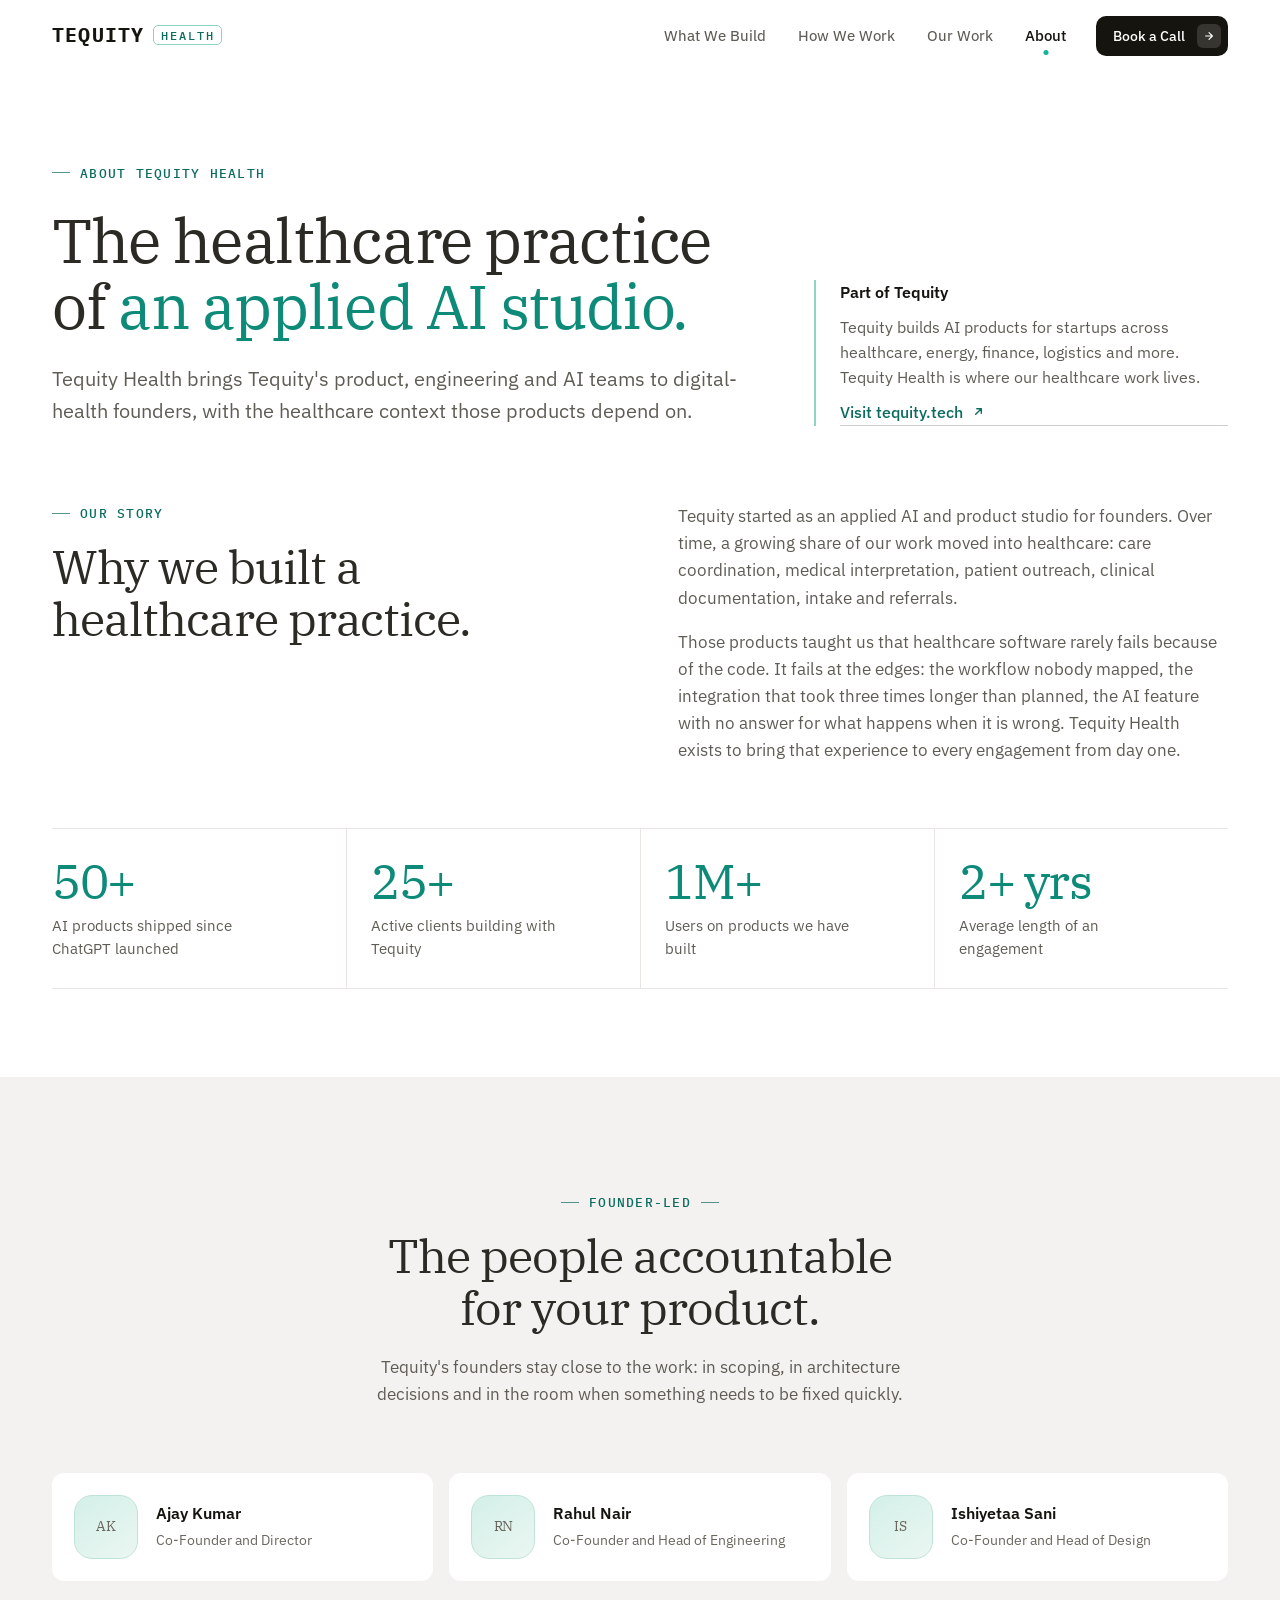
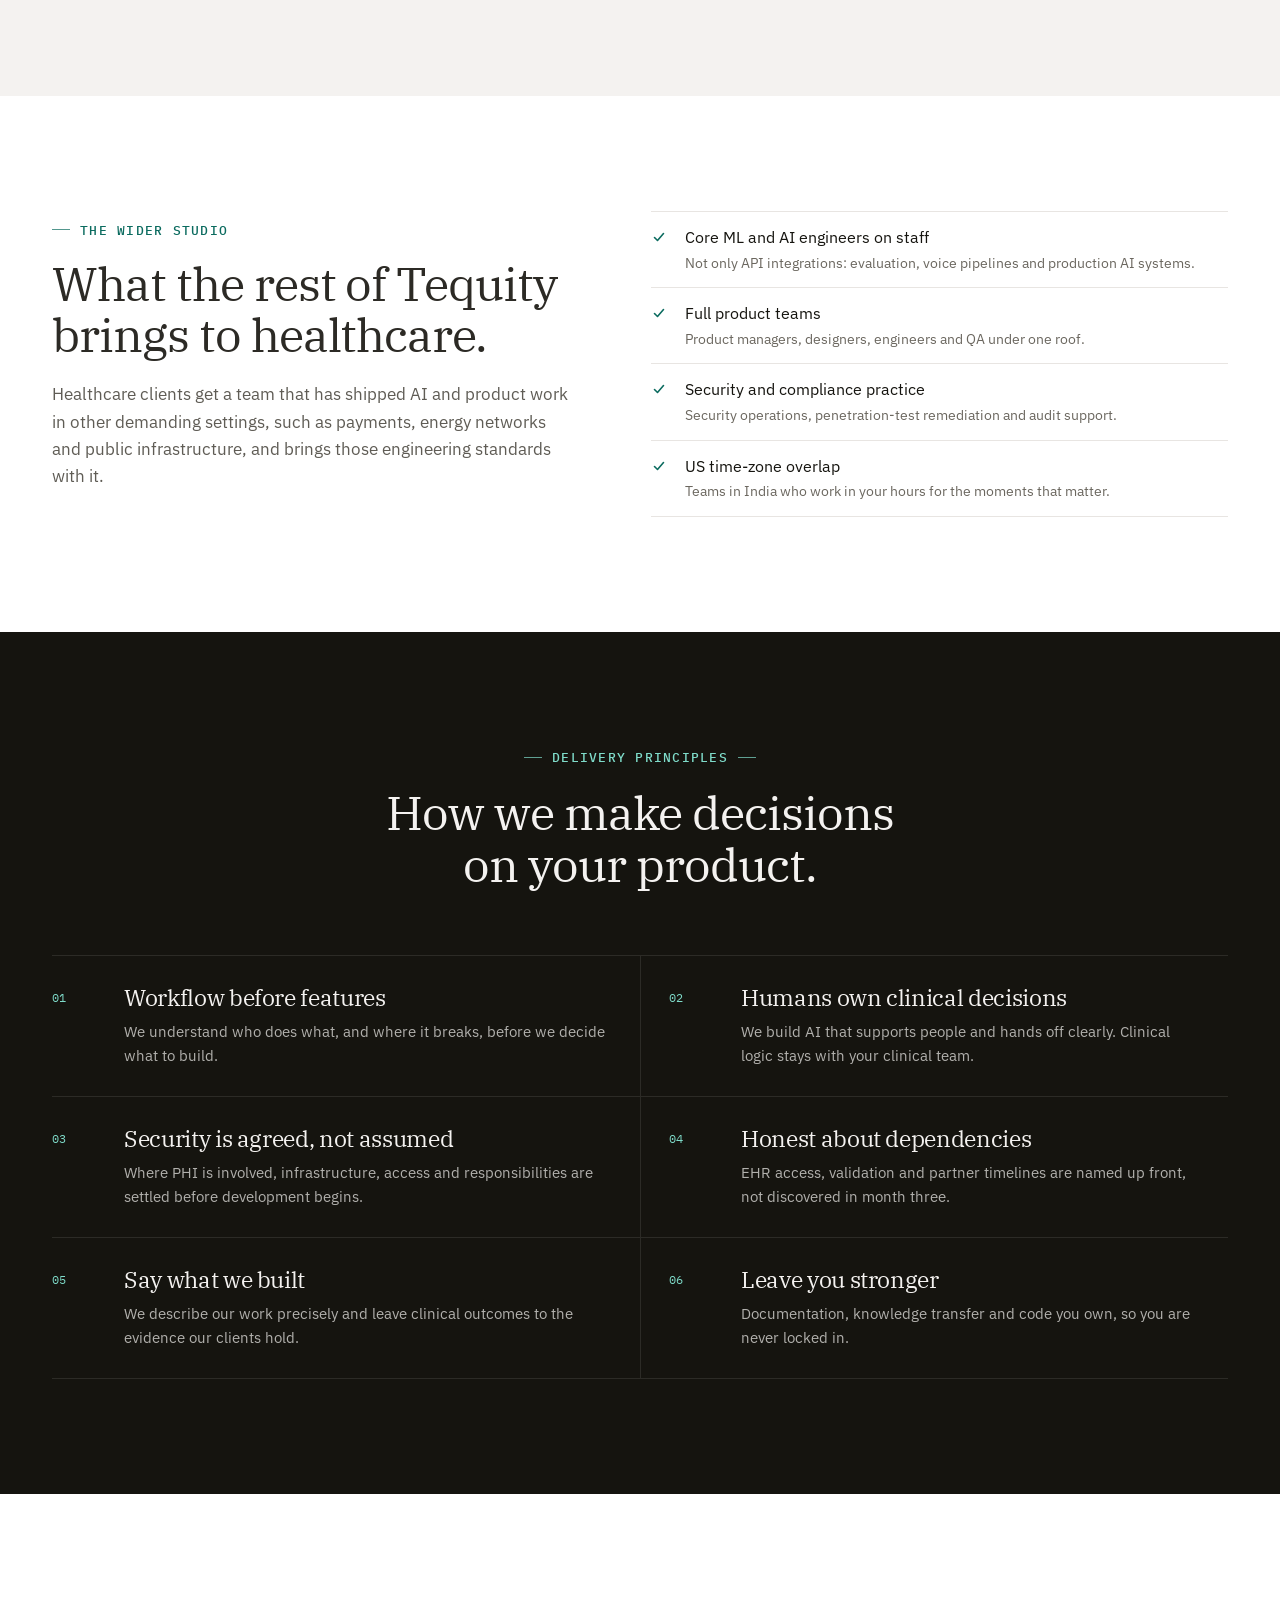
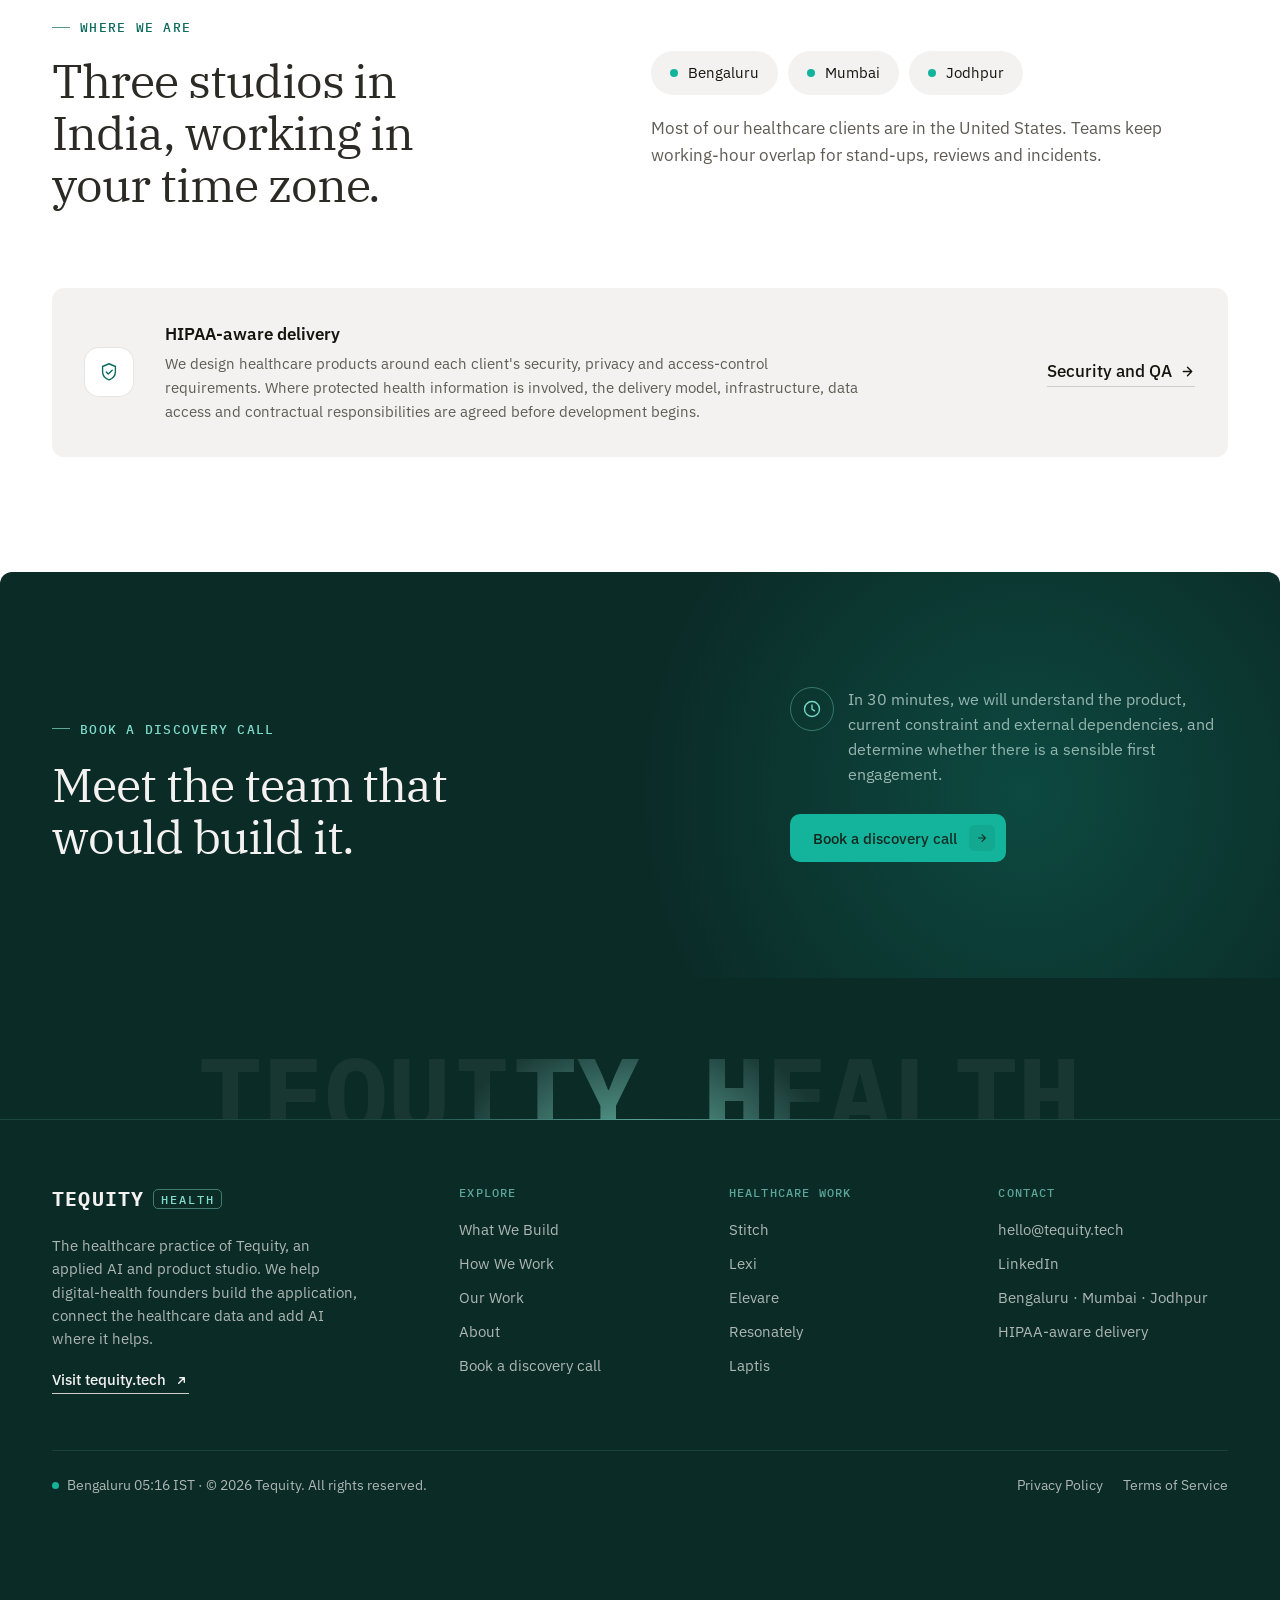
==== about.html @ 2119761a "Tequity Health draft site for team review Six pages, five case studies and two home hero options. Pa" ====
<!doctype html>
<html lang="en">
<head>
  <meta charset="utf-8">
  <meta name="viewport" content="width=device-width, initial-scale=1, viewport-fit=cover">
  <meta name="robots" content="noindex, nofollow">
  <title>About | Tequity Health</title>
  <meta name="description" content="Tequity Health is the healthcare practice of Tequity, an applied AI and product studio. Founder-led, with senior product, engineering, integration and AI teams in Bengaluru, Mumbai and Jodhpur.">
  <meta name="theme-color" content="#FFFFFF">
  <meta property="og:title" content="About | Tequity Health">
  <meta property="og:description" content="The healthcare practice of an applied AI and product studio.">
  <link rel="icon" href="favicon.svg" type="image/svg+xml">
  <link rel="preconnect" href="https://fonts.googleapis.com">
  <link rel="preconnect" href="https://fonts.gstatic.com" crossorigin>
  <link rel="stylesheet" href="https://fonts.googleapis.com/css2?family=IBM+Plex+Mono:wght@400;500;600;700&family=IBM+Plex+Sans:wght@400;500;600;700&family=IBM+Plex+Serif:ital,wght@0,300;0,400;0,500;1,400&display=swap">
  <link rel="stylesheet" href="assets/css/site.css">
  <script>document.documentElement.classList.add('js');try{var h=location.hash,m=localStorage.getItem('th-motion')==='1'||/[?&]motion=1/.test(location.search)||h==='#motion';if((!sessionStorage.getItem('th-loaded')||/[?&]loader=1/.test(location.search)||h==='#loader')&&(m||!matchMedia('(prefers-reduced-motion: reduce)').matches))document.documentElement.classList.add('is-loading')}catch(e){}</script>
  <script src="assets/js/site.js" defer></script>
</head>
<body>
<!-- header:start -->
<a class="skip-link" href="#main">Skip to content</a>
<header class="site-header">
  <div class="wrap header-inner">
    <a class="brand" href="index.html" aria-label="Tequity Health home"><span class="brand-word">TEQUITY</span><span class="brand-sub">Health</span></a>
    <button class="menu-toggle" type="button" aria-expanded="false" aria-controls="site-nav" aria-label="Open menu"><span class="menu-toggle-bars"><i></i><i></i></span></button>
    <nav class="nav" id="site-nav" aria-label="Primary">
      <a href="what-we-build.html">What We Build</a>
      <a href="how-we-work.html">How We Work</a>
      <a href="our-work.html">Our Work</a>
      <a href="about.html" aria-current="page">About</a>
      <a class="btn btn--primary btn--sm" href="contact.html">Book a Call <svg viewBox="0 0 16 16" fill="none" aria-hidden="true"><path d="M3.5 8h9m0 0L8 3.5M12.5 8L8 12.5" stroke="currentColor" stroke-width="1.5" stroke-linecap="round" stroke-linejoin="round"/></svg></a>
    </nav>
  </div>
</header>
<!-- header:end -->

<main id="main">

  <section class="page-hero">
    <div class="wrap page-hero-grid">
      <div>
        <span class="eyebrow reveal">About Tequity Health</span>
        <h1 class="h1 reveal" style="--i:1">The healthcare practice of <span class="accent">an applied AI studio.</span></h1>
        <p class="lede reveal" style="--i:2">Tequity Health brings Tequity's product, engineering and AI teams to digital-health founders, with the healthcare context those products depend on.</p>
      </div>
      <div class="page-hero-aside reveal" style="--i:3">
        <b>Part of Tequity</b>
        <span>Tequity builds AI products for startups across healthcare, energy, finance, logistics and more. Tequity Health is where our healthcare work lives.</span>
        <a class="link link--teal" href="https://tequity.tech" rel="noopener">Visit tequity.tech <svg viewBox="0 0 16 16" fill="none" aria-hidden="true"><path d="M5 11L11 5M11 5H6.2M11 5v4.8" stroke="currentColor" stroke-width="1.5" stroke-linecap="round" stroke-linejoin="round"/></svg></a>
      </div>
    </div>
  </section>

  <section class="section--tight" style="padding-top:0" id="story" data-dock="Story" aria-labelledby="story-title">
    <div class="wrap">
      <div class="about-intro">
        <div style="display:grid;gap:18px">
          <span class="eyebrow reveal">Our story</span>
          <h2 class="h2 reveal" style="--i:1" id="story-title">Why we built a healthcare practice.</h2>
        </div>
        <div class="reveal" style="--i:2">
          <p class="body">Tequity started as an applied AI and product studio for founders. Over time, a growing share of our work moved into healthcare: care coordination, medical interpretation, patient outreach, clinical documentation, intake and referrals.</p>
          <p class="body">Those products taught us that healthcare software rarely fails because of the code. It fails at the edges: the workflow nobody mapped, the integration that took three times longer than planned, the AI feature with no answer for what happens when it is wrong. Tequity Health exists to bring that experience to every engagement from day one.</p>
        </div>
      </div>

      <div class="facts-row" data-verify="Tequity-wide figures as published on tequity.tech. Confirm owner and evidence before launch.">
        <div class="reveal"><span class="stat-num">50+</span><span class="stat-lbl">AI products shipped since ChatGPT launched</span></div>
        <div class="reveal" style="--i:1"><span class="stat-num">25+</span><span class="stat-lbl">Active clients building with Tequity</span></div>
        <div class="reveal" style="--i:2"><span class="stat-num">1M+</span><span class="stat-lbl">Users on products we have built</span></div>
        <div class="reveal" style="--i:3"><span class="stat-num">2+ yrs</span><span class="stat-lbl">Average length of an engagement</span></div>
      </div>
    </div>
  </section>

  <section class="section section--alt" id="founders" data-dock="Founders" aria-labelledby="founders-title">
    <div class="wrap">
      <div class="section-head section-head--split">
        <div style="display:grid;gap:18px">
          <span class="eyebrow reveal">Founder-led</span>
          <h2 class="h2 reveal" style="--i:1" id="founders-title">The people accountable for your product.</h2>
        </div>
        <p class="body reveal" style="--i:2" data-verify="Founder-involvement claim: confirm this reflects how engagements actually run.">Tequity's founders stay close to the work: in scoping, in architecture decisions and in the room when something needs to be fixed quickly.</p>
      </div>
      <div class="people" data-verify="Founders and titles as listed on tequity.tech. Add the healthcare practice lead and replace monograms with approved photos.">
        <div class="person reveal"><span class="monogram" aria-hidden="true">AK</span><div><b>Ajay Kumar</b><span>Co-Founder and Director</span></div></div>
        <div class="person reveal" style="--i:1"><span class="monogram" aria-hidden="true">RN</span><div><b>Rahul Nair</b><span>Co-Founder and Head of Engineering</span></div></div>
        <div class="person reveal" style="--i:2"><span class="monogram" aria-hidden="true">IS</span><div><b>Ishiyetaa Sani</b><span>Co-Founder and Head of Design</span></div></div>
      </div>
    </div>
  </section>

  <section class="section" id="studio" data-dock="Studio" aria-labelledby="bring-title">
    <div class="wrap">
      <div class="ai-grid">
        <div>
          <span class="eyebrow reveal">The wider studio</span>
          <h2 class="h2 reveal" style="--i:1;margin-top:18px" id="bring-title">What the rest of Tequity brings to healthcare.</h2>
          <p class="body reveal" style="--i:2;margin-top:20px">Healthcare clients get a team that has shipped AI and product work in other demanding settings, such as payments, energy networks and public infrastructure, and brings those engineering standards with it.</p>
        </div>
        <ul class="checklist reveal" style="--i:1;margin-top:0">
          <li><svg viewBox="0 0 16 16" fill="none" aria-hidden="true"><path d="M3.5 8.5l3 3 6-7" stroke="currentColor" stroke-width="1.6" stroke-linecap="round" stroke-linejoin="round"/></svg><span>Core ML and AI engineers on staff<small>Not only API integrations: evaluation, voice pipelines and production AI systems.</small></span></li>
          <li><svg viewBox="0 0 16 16" fill="none" aria-hidden="true"><path d="M3.5 8.5l3 3 6-7" stroke="currentColor" stroke-width="1.6" stroke-linecap="round" stroke-linejoin="round"/></svg><span>Full product teams<small>Product managers, designers, engineers and QA under one roof.</small></span></li>
          <li><svg viewBox="0 0 16 16" fill="none" aria-hidden="true"><path d="M3.5 8.5l3 3 6-7" stroke="currentColor" stroke-width="1.6" stroke-linecap="round" stroke-linejoin="round"/></svg><span>Security and compliance practice<small>Security operations, penetration-test remediation and audit support.</small></span></li>
          <li><svg viewBox="0 0 16 16" fill="none" aria-hidden="true"><path d="M3.5 8.5l3 3 6-7" stroke="currentColor" stroke-width="1.6" stroke-linecap="round" stroke-linejoin="round"/></svg><span>US time-zone overlap<small>Teams in India who work in your hours for the moments that matter.</small></span></li>
        </ul>
      </div>
    </div>
  </section>

  <section class="section section--dark" id="principles" data-dock="Principles" aria-labelledby="principles-title">
    <div class="wrap">
      <div class="section-head">
        <span class="eyebrow reveal">Delivery principles</span>
        <h2 class="h2 reveal" style="--i:1" id="principles-title">How we make decisions on your product.</h2>
      </div>
      <div class="principle-grid">
        <div class="principle reveal"><span class="mono">01</span><div><b>Workflow before features</b><p>We understand who does what, and where it breaks, before we decide what to build.</p></div></div>
        <div class="principle reveal" style="--i:1"><span class="mono">02</span><div><b>Humans own clinical decisions</b><p>We build AI that supports people and hands off clearly. Clinical logic stays with your clinical team.</p></div></div>
        <div class="principle reveal"><span class="mono">03</span><div><b>Security is agreed, not assumed</b><p>Where PHI is involved, infrastructure, access and responsibilities are settled before development begins.</p></div></div>
        <div class="principle reveal" style="--i:1"><span class="mono">04</span><div><b>Honest about dependencies</b><p>EHR access, validation and partner timelines are named up front, not discovered in month three.</p></div></div>
        <div class="principle reveal"><span class="mono">05</span><div><b>Say what we built</b><p>We describe our work precisely and leave clinical outcomes to the evidence our clients hold.</p></div></div>
        <div class="principle reveal" style="--i:1"><span class="mono">06</span><div><b>Leave you stronger</b><p>Documentation, knowledge transfer and code you own, so you are never locked in.</p></div></div>
      </div>
    </div>
  </section>

  <section class="section" id="where" data-dock="Where" aria-labelledby="where-title">
    <div class="wrap">
      <div class="ai-grid" style="align-items:center">
        <div>
          <span class="eyebrow reveal">Where we are</span>
          <h2 class="h2 reveal" style="--i:1;margin-top:18px" id="where-title">Three studios in India, working in your time zone.</h2>
        </div>
        <div class="reveal" style="--i:2;display:grid;gap:20px">
          <div class="places">
            <span class="place"><span class="dot"></span>Bengaluru</span>
            <span class="place"><span class="dot"></span>Mumbai</span>
            <span class="place"><span class="dot"></span>Jodhpur</span>
          </div>
          <p class="body" data-verify="Confirm most healthcare clients are US-based.">Most of our healthcare clients are in the United States. Teams keep working-hour overlap for stand-ups, reviews and incidents.</p>
        </div>
      </div>
      <div class="hipaa reveal" style="margin-top:clamp(48px,6vw,80px)">
        <span class="hipaa-icon"><svg viewBox="0 0 24 24" fill="none" aria-hidden="true"><path d="M12 3l7 3v5.2c0 4.3-2.9 8.1-7 9.3-4.1-1.2-7-5-7-9.3V6l7-3z" stroke="currentColor" stroke-width="1.5" stroke-linejoin="round"/><path d="M9 12l2.2 2.2L15.5 10" stroke="currentColor" stroke-width="1.5" stroke-linecap="round" stroke-linejoin="round"/></svg></span>
        <div>
          <b>HIPAA-aware delivery</b>
          <p>We design healthcare products around each client's security, privacy and access-control requirements. Where protected health information is involved, the delivery model, infrastructure, data access and contractual responsibilities are agreed before development begins.</p>
        </div>
        <a class="link" href="what-we-build.html#quality">Security and QA <svg viewBox="0 0 16 16" fill="none" aria-hidden="true"><path d="M3.5 8h9m0 0L8 3.5M12.5 8L8 12.5" stroke="currentColor" stroke-width="1.5" stroke-linecap="round" stroke-linejoin="round"/></svg></a>
      </div>
    </div>
  </section>

  <section class="section section--dark cta" id="talk" data-dock="Talk" aria-labelledby="cta-title">
    <div class="wrap cta-inner">
      <div style="display:grid;gap:20px">
        <span class="eyebrow reveal">Book a discovery call</span>
        <h2 class="h2 reveal" style="--i:1" id="cta-title">Meet the team that would build it.</h2>
      </div>
      <div class="cta-side reveal" style="--i:2">
        <div class="cta-promise">
          <span class="clock"><svg viewBox="0 0 20 20" fill="none" aria-hidden="true"><circle cx="10" cy="10" r="7.5" stroke="currentColor" stroke-width="1.4"/><path d="M10 6v4.2l2.6 1.6" stroke="currentColor" stroke-width="1.4" stroke-linecap="round" stroke-linejoin="round"/></svg></span>
          <p>In 30 minutes, we will understand the product, current constraint and external dependencies, and determine whether there is a sensible first engagement.</p>
        </div>
        <div class="btn-row">
          <a class="btn btn--light" href="contact.html">Book a discovery call <svg viewBox="0 0 16 16" fill="none" aria-hidden="true"><path d="M3.5 8h9m0 0L8 3.5M12.5 8L8 12.5" stroke="currentColor" stroke-width="1.5" stroke-linecap="round" stroke-linejoin="round"/></svg></a>
        </div>
      </div>
    </div>
  </section>

</main>

<!-- footer:start -->
<footer class="site-footer">
  <div class="wrap"><div class="f-big" aria-hidden="true" data-fbig>TEQUITY HEALTH</div></div>
  <div class="f-panel">
  <div class="wrap">
    <div class="footer-grid">
      <div class="footer-brand">
        <a class="brand" href="index.html" aria-label="Tequity Health home"><span class="brand-word">TEQUITY</span><span class="brand-sub">Health</span></a>
        <p>The healthcare practice of Tequity, an applied AI and product studio. We help digital-health founders build the application, connect the healthcare data and add AI where it helps.</p>
        <a class="link" href="https://tequity.tech" rel="noopener">Visit tequity.tech <svg viewBox="0 0 16 16" fill="none" aria-hidden="true"><path d="M5 11L11 5M11 5H6.2M11 5v4.8" stroke="currentColor" stroke-width="1.5" stroke-linecap="round" stroke-linejoin="round"/></svg></a>
      </div>
      <div class="footer-col">
        <h4>Explore</h4>
        <ul>
          <li><a href="what-we-build.html">What We Build</a></li>
          <li><a href="how-we-work.html">How We Work</a></li>
          <li><a href="our-work.html">Our Work</a></li>
          <li><a href="about.html">About</a></li>
          <li><a href="contact.html">Book a discovery call</a></li>
        </ul>
      </div>
      <div class="footer-col">
        <h4>Healthcare work</h4>
        <ul>
          <li><a href="work/stitch.html">Stitch</a></li>
          <li><a href="work/lexi.html">Lexi</a></li>
          <li><a href="work/elevare.html">Elevare</a></li>
          <li><a href="work/resonately.html">Resonately</a></li>
          <li><a href="work/laptis.html">Laptis</a></li>
        </ul>
      </div>
      <div class="footer-col">
        <h4>Contact</h4>
        <ul>
          <li><a href="mailto:hello@tequity.tech" data-verify="Contact inbox: keep hello@tequity.tech or set up a tequity.health address.">hello@tequity.tech</a></li>
          <li><a href="https://in.linkedin.com/company/tequitytech" rel="noopener">LinkedIn</a></li>
          <li>Bengaluru &middot; Mumbai &middot; Jodhpur</li>
          <li>HIPAA-aware delivery</li>
        </ul>
      </div>
    </div>
    <div class="footer-bottom">
      <span><i class="live-dot" aria-hidden="true"></i>Bengaluru <span data-clock>&nbsp;</span> &middot; &copy; <span data-year>2026</span> Tequity. All rights reserved.</span>
      <nav aria-label="Legal"><a href="https://tequity.tech/privacy-policy" rel="noopener">Privacy Policy</a><a href="https://tequity.tech/terms-of-service" rel="noopener">Terms of Service</a></nav>
    </div>
  </div>
  </div>
</footer>
<!-- footer:end -->
</body>
</html>
---- assets/css/site.css ----
/* ==========================================================================
   Tequity Health — site styles
   Palette aligned with Design Labs @ Tequity: white page, warm grey blocks, ink.
   Healthcare accent: clinical teal in the roles Design Labs gives its orange.
   ========================================================================== */

:root {
  /* Neutrals: shared with Design Labs @ Tequity, so the two sites read as one family.
     White page, warm grey blocks, one hairline, a softer black for titles. */
  --bg: #FFFFFF;          /* page */
  --bg-2: #F4F2F0;        /* alt sections (DL --sf) */
  --card: #F4F2F0;        /* content cards and trays (DL --sf) */
  --sf-2: #EAE7E3;        /* deeper warm fill (DL --sf2) */
  --sf-h: #ECE9E5;        /* a block under the pointer (DL --sf-h) */
  --field: #FBFAF9;       /* form fields and choice pills */
  --surface: #FFFFFF;     /* interface cards, mocks */
  --surface-2: #FBFAF9;   /* interface headers and footers */
  --ink: #15140F;
  --head: #2C2A25;        /* titles (DL --head) */
  --ink-2: #5F5C55;       /* secondary text (DL --mut), 6.7:1 */
  --ink-3: #6B675F;       /* small labels: 5.0:1 on beige, 5.6:1 on white (DL --mut2 is lighter, decorative only) */
  --ink-4: #8C887F;       /* placeholders and decoration (DL --mut2) */
  --line: #E8E5E2;        /* inner dividers */
  --line-2: #D2CECB;      /* hairline (DL --ln) */

  /* Healthcare accent: a clinical teal in the roles Design Labs gives its orange.
     --acc is the bright tone (figures on dark, dots, ticks, progress, glows), never body text on white. */
  --acc: #13B49B;
  --acc-rgb: 19, 180, 155;
  --acc-word: #0E8A79;    /* accent words in display type on white, 4.3:1 */
  --acc-ink: #0B6B5F;     /* accent text at any size on white, 6.4:1 */
  --acc-deep: #083F38;    /* text on tinted fills */
  --acc-light: #7FDCCA;   /* accent text on the dark band */
  --acc-mid: #8FD3C4;     /* accent rules and borders on light */
  --acc-soft: #D3F0E8;    /* tags, selection */
  --acc-tint: #EBF6F2;    /* tinted trays and panels */
  --acc-line: #BFE3D9;    /* borders on tinted fills */

  /* Dark band (DL --band) */
  --dark: #15140F;
  --dark-2: #24221E;
  --dark-3: #2B2922;
  --dark-line: rgba(244, 242, 240, .1);
  --on-dark: #F4F2F0;
  --on-dark-2: rgba(244, 242, 240, .7);
  --on-dark-3: rgba(244, 242, 240, .6);  /* 4.5:1 or better on ink and on the green band */

  /* Status (UI only) */
  --amber: #8A4F08;
  --amber-100: #FAEBD3;
  --danger: #B42318;
  --danger-100: #FCE8E6;

  --serif: "IBM Plex Serif", Georgia, "Times New Roman", serif;
  --sans: "IBM Plex Sans", system-ui, -apple-system, "Segoe UI", sans-serif;
  --mono: "IBM Plex Mono", ui-monospace, SFMono-Regular, Menlo, monospace;

  --r-xs: 6px;
  --r-sm: 10px;   /* buttons, fields (DL --r-btn) */
  --r: 12px;      /* every card and block (DL --r) */
  --r-lg: 12px;
  --r-xl: 14px;

  --shadow-sm: 0 1px 2px rgba(21, 20, 15, .05);
  --shadow: 0 0 0 1px rgba(21, 20, 15, .04), 0 28px 60px -36px rgba(44, 42, 37, .26);
  --shadow-lg: 0 0 0 1px rgba(21, 20, 15, .04), 0 40px 70px -44px rgba(44, 42, 37, .34);
  --lift: 0 0 0 1px var(--line-2), 0 40px 70px -44px rgba(21, 20, 15, .32);

  --ease: cubic-bezier(.16, 1, .3, 1);
  --wrap: 1240px;
  --gutter: clamp(16px, 4vw, 32px);
  --section: clamp(72px, 9vw, 128px);
  --header-h: 72px;
}

/* ---------- Reset ---------- */
*, *::before, *::after { box-sizing: border-box; }
html { -webkit-text-size-adjust: 100%; scroll-behavior: smooth; scroll-padding-top: calc(var(--header-h) + 16px); scroll-padding-bottom: 104px; }
body {
  margin: 0;
  background: var(--bg);
  color: var(--ink);
  font-family: var(--sans);
  font-size: 17px;
  line-height: 1.6;
  -webkit-font-smoothing: antialiased;
  -moz-osx-font-smoothing: grayscale;
  text-rendering: optimizeLegibility;
  overflow-x: hidden;
}
img, svg, video { display: block; max-width: 100%; }
a { color: inherit; text-decoration: none; }
button, input, select, textarea { font: inherit; color: inherit; }
button { cursor: pointer; background: none; border: 0; padding: 0; }
ul, ol { margin: 0; padding: 0; list-style: none; }
[hidden] { display: none !important; }
h1, h2, h3, h4, p, figure, blockquote, dl, dd { margin: 0; }
::selection { background: var(--acc-soft); color: var(--ink); }

:focus-visible { outline: 2px solid var(--focus, var(--acc-ink)); outline-offset: 3px; border-radius: 6px; }
.section--dark, .site-footer, .hx, .bx, .dock, .cta, .hb-visual, .ccard, .opt-switch, .sp-main { --focus: var(--acc-light); }
.section--dark .hero-stage, .hxc-card { --focus: var(--acc-ink); }

.sr-only {
  position: absolute !important; width: 1px; height: 1px; padding: 0; margin: -1px;
  overflow: hidden; clip: rect(0 0 0 0); white-space: nowrap; border: 0;
}
.skip-link {
  position: absolute; left: 16px; top: -60px; z-index: 100;
  background: var(--ink); color: var(--bg); padding: 10px 16px; border-radius: 999px;
  transition: top .2s var(--ease);
}
.skip-link:focus { top: 12px; }

/* ---------- Layout ---------- */
.wrap { width: 100%; max-width: var(--wrap); margin-inline: auto; padding-inline: var(--gutter); }
.section { padding-block: var(--section); }
.section--tight { padding-block: clamp(56px, 7vw, 88px); }
.section--alt { background: var(--bg-2); }
.section--dark { background: var(--dark); color: var(--on-dark); }
.section--line { border-top: 1px solid var(--line); }

/* ---------- Type ---------- */
.eyebrow {
  display: inline-flex; align-items: center; gap: 10px;
  font-family: var(--mono); font-size: 12.5px; font-weight: 500;
  letter-spacing: .1em; text-transform: uppercase; color: var(--acc-ink);
}
.section--dark .eyebrow { color: var(--acc-light); }
.eyebrow::before { content: ""; width: 18px; height: 1px; background: currentColor; opacity: .7; }
.eyebrow--plain::before { display: none; }

.display, .h1, .h2 {
  font-family: var(--serif); font-weight: 400; letter-spacing: -.022em; color: var(--head);
  text-wrap: balance;
}
.section--dark .h1, .section--dark .h2, .section--dark .display { color: var(--on-dark); }
.display { font-size: clamp(2.6rem, 1.5rem + 3.9vw, 4.6rem); line-height: 1.03; }
.h1 { font-size: clamp(2.35rem, 1.5rem + 3vw, 3.9rem); line-height: 1.06; }
.h2 { font-size: clamp(1.95rem, 1.35rem + 2vw, 3rem); line-height: 1.1; }
.h3 { font-family: var(--sans); font-size: 1.22rem; font-weight: 600; line-height: 1.3; letter-spacing: -.01em; }
.h4 { font-family: var(--sans); font-size: 1.02rem; font-weight: 600; line-height: 1.35; }
.accent { color: var(--acc-word); }
.section--dark .accent { color: var(--acc-light); }
.lede { font-size: clamp(1.08rem, 1rem + .35vw, 1.24rem); line-height: 1.6; color: var(--ink-2); max-width: 60ch; }
.section--dark .lede { color: var(--on-dark-2); }
.body { color: var(--ink-2); max-width: 64ch; }
.body + .body { margin-top: 1em; }
.section--dark .body { color: var(--on-dark-2); }
.muted { color: var(--ink-3); }
.mono { font-family: var(--mono); }
.small { font-size: .9rem; }
.xsmall { font-size: .8rem; }

.section-head { display: grid; gap: 18px; max-width: 760px; margin-bottom: clamp(40px, 5vw, 64px); }
.section-head--split {
  max-width: none; grid-template-columns: minmax(0, 1.1fr) minmax(0, .9fr); align-items: end; gap: 24px 64px;
}
@media (max-width: 860px) { .section-head--split { grid-template-columns: 1fr; } }

/* ---------- Buttons & links ---------- */
.btn {
  --btn-h: 50px;
  display: inline-flex; align-items: center; justify-content: center; gap: 10px;
  height: var(--btn-h); padding: 0 24px; border-radius: 999px;
  font-size: 15.5px; font-weight: 500; line-height: 1; white-space: nowrap;
  border: 1px solid transparent;
  transition: transform .25s var(--ease), background-color .25s var(--ease), border-color .25s var(--ease), color .25s var(--ease), box-shadow .25s var(--ease);
}
.btn svg { width: 16px; height: 16px; transition: transform .3s var(--ease); }
.btn:hover svg { transform: translateX(3px); }
.btn:active { transform: translateY(1px) scale(.985); }
.btn--primary { background: var(--ink); color: var(--bg); }
.btn--primary:hover { background: #24221B; }
.btn--secondary { background: transparent; color: var(--ink); border-color: var(--line-2); }
.btn--secondary:hover { border-color: var(--ink); background: var(--surface); }
.btn--light { background: var(--on-dark); color: var(--ink); }
.btn--light:hover { background: #fff; }
.btn--ghost-dark { color: var(--on-dark); border-color: rgba(244, 242, 240, .28); }
.btn--ghost-dark:hover { border-color: var(--on-dark); background: rgba(244, 242, 240, .06); }
.btn--sm { --btn-h: 40px; padding: 0 18px; font-size: 14.5px; }
.btn[disabled] { opacity: .5; pointer-events: none; }
.btn-row { display: flex; flex-wrap: wrap; gap: 12px; }

.link {
  display: inline-flex; align-items: center; gap: 8px; font-weight: 500; color: var(--ink);
  background-image: linear-gradient(var(--acc), var(--acc)), linear-gradient(var(--line-2), var(--line-2));
  background-size: 0% 1px, 100% 1px; background-repeat: no-repeat; background-position: 0 100%, 0 100%; padding-bottom: 2px;
  transition: background-size .35s var(--ease), color .2s;
}
.link svg { width: 15px; height: 15px; transition: transform .3s var(--ease); }
.link:hover { background-size: 100% 1px, 100% 1px; }
.link:hover svg { transform: translateX(3px); }
.link--teal { color: var(--acc-ink); }
.section--dark .link { color: var(--on-dark); background-image: linear-gradient(var(--acc), var(--acc)), linear-gradient(var(--dark-line), var(--dark-line)); }

/* ---------- Header ---------- */
.site-header {
  position: sticky; top: 0; z-index: 40;
  background: rgba(255, 255, 255, .84);
  -webkit-backdrop-filter: saturate(1.2) blur(14px); backdrop-filter: saturate(1.2) blur(14px);
  border-bottom: 1px solid transparent;
  transition: border-color .3s var(--ease), background-color .3s var(--ease);
}
.site-header.is-scrolled { border-bottom-color: var(--line); }
.header-inner { display: flex; align-items: center; justify-content: space-between; height: var(--header-h); gap: 24px; }

.brand { display: inline-flex; align-items: baseline; gap: 9px; line-height: 1; padding-block: 5px; }
.brand-word { font-family: var(--mono); font-weight: 700; font-size: 20px; letter-spacing: .06em; color: var(--ink); }
.brand-sub {
  font-family: var(--mono); font-weight: 500; font-size: 11.5px; letter-spacing: .16em; text-transform: uppercase;
  color: var(--acc-ink); padding: 4px 7px 3px; border: 1px solid var(--acc-mid); border-radius: 5px;
  transform: translateY(-2px);
}
.section--dark .brand-word, .site-footer .brand-word { color: var(--on-dark); }
.site-footer .brand-sub { color: var(--acc-light); border-color: rgba(127, 220, 202, .45); }

.nav { display: flex; align-items: center; gap: 4px; }
.nav a:not(.btn) {
  position: relative; padding: 10px 14px; border-radius: 999px; font-size: 15px; font-weight: 450; color: var(--ink-2);
  transition: color .2s, background-color .2s;
}
.nav a:not(.btn):hover { color: var(--acc-ink); }
.nav a:not(.btn)[aria-current="page"] { color: var(--ink); font-weight: 500; }
.nav a:not(.btn)[aria-current="page"]::after {
  content: ""; position: absolute; left: 50%; bottom: 3px; width: 5px; height: 5px; border-radius: 50%;
  background: var(--acc); transform: translateX(-50%);
}
.nav .btn { margin-left: 12px; }

.menu-toggle { display: none; width: 44px; height: 44px; border-radius: 999px; align-items: center; justify-content: center; }
.menu-toggle i { display: block; width: 20px; height: 1.6px; background: var(--ink); border-radius: 2px; transition: transform .3s var(--ease), opacity .2s; }
.menu-toggle i + i { margin-top: 6px; }
.menu-toggle-bars { display: flex; flex-direction: column; }
.menu-open .menu-toggle i:first-child { transform: translateY(3.8px) rotate(45deg); }
.menu-open .menu-toggle i:last-child { transform: translateY(-3.8px) rotate(-45deg); }

@media (max-width: 900px) {
  .menu-toggle { display: inline-flex; }
  .nav {
    position: fixed; inset: var(--header-h) 0 auto 0; z-index: 39;
    flex-direction: column; align-items: stretch; gap: 0;
    padding: 12px var(--gutter) 28px; background: var(--bg); border-bottom: 1px solid var(--line);
    transform: translateY(-8px); opacity: 0; visibility: hidden; pointer-events: none;
    transition: opacity .25s var(--ease), transform .35s var(--ease), visibility 0s .35s;
  }
  .menu-open .nav { opacity: 1; transform: none; visibility: visible; pointer-events: auto; transition: opacity .25s var(--ease), transform .35s var(--ease); }
  .nav a:not(.btn) { padding: 16px 4px; border-radius: 0; font-size: 1.15rem; border-bottom: 1px solid var(--line); }
  .nav a:not(.btn):hover { background: none; }
  .nav a:not(.btn)[aria-current="page"]::after { left: auto; right: 6px; top: 50%; bottom: auto; transform: translateY(-50%); width: 6px; height: 6px; }
  .nav .btn { margin: 20px 0 0; --btn-h: 52px; }
}

/* ---------- Layer tags (shared visual language) ---------- */
.layer-tag {
  display: inline-flex; align-items: center; gap: 6px; height: 22px; padding: 0 8px; border-radius: 5px;
  font-family: var(--mono); font-size: 10.5px; font-weight: 500; letter-spacing: .08em; text-transform: uppercase; white-space: nowrap;
  border: 1px solid transparent;
}
.layer-data { background: var(--sf-2); color: var(--ink-2); border-color: var(--line-2); }
.layer-app  { background: var(--surface); color: var(--ink); border-color: var(--line-2); }
.layer-ai   { background: var(--acc-ink); color: #fff; }
.layer-x    { background: transparent; color: var(--ink-3); border: 1px dashed var(--line-2); }
.section--dark .layer-data { background: rgba(244, 242, 240, .08); color: var(--on-dark-2); border-color: var(--dark-line); }
.section--dark .layer-app  { background: rgba(244, 242, 240, .14); color: var(--on-dark); border-color: rgba(244, 242, 240, .22); }
.section--dark .layer-ai   { background: var(--acc-ink); color: #fff; }
.tag-row { display: flex; flex-wrap: wrap; gap: 6px; }

.chip {
  display: inline-flex; align-items: center; height: 30px; padding: 0 12px; border-radius: 999px;
  border: 1px solid var(--line-2); background: var(--surface); font-size: 13.5px; color: var(--ink-2); white-space: nowrap;
}
.section--dark .chip { background: transparent; border-color: var(--dark-line); color: var(--on-dark-2); }
.chip-row { display: flex; flex-wrap: wrap; gap: 8px; }

/* ---------- Status dots ---------- */
.dot { width: 8px; height: 8px; border-radius: 50%; background: var(--acc); display: inline-block; flex: none; }
.dot.live { position: relative; }
.dot.live::after {
  content: ""; position: absolute; inset: -4px; border-radius: 50%; border: 1.5px solid var(--acc); opacity: 0;
  animation: ping 2.2s var(--ease) 2;
}
@keyframes ping { 0% { transform: scale(.6); opacity: .8; } 80%, 100% { transform: scale(1.6); opacity: 0; } }

/* ==========================================================================
   HERO
   ========================================================================== */
.hero { position: relative; padding-top: clamp(40px, 6vw, 80px); padding-bottom: clamp(64px, 8vw, 112px); }
.hero-grid { display: grid; grid-template-columns: minmax(0, 1.02fr) minmax(0, 1fr); gap: clamp(40px, 6vw, 88px); align-items: center; }
.hero-copy { display: grid; gap: 28px; }
.hero-copy .lede { max-width: 52ch; }
.hero-note { font-size: 14px; color: var(--ink-3); padding-top: 6px; }
.hero-note a { color: var(--ink-2); border-bottom: 1px solid var(--line-2); transition: border-color .2s, color .2s; }
.hero-note a:hover { color: var(--ink); border-color: var(--ink); }
@media (max-width: 980px) { .hero-grid { grid-template-columns: 1fr; } }

/* Hero visual: one workflow crossing three layers */
.hero-visual { position: relative; }
.hero-stage {
  position: relative; border-radius: var(--r-xl); padding: clamp(18px, 3vw, 36px);
  background:
    linear-gradient(var(--acc-tint), var(--acc-tint)) padding-box;
  border: 1px solid var(--acc-line);
  overflow: hidden;
}
.hero-stage::before {
  content: ""; position: absolute; inset: 0; pointer-events: none; opacity: .55;
  background-image:
    linear-gradient(to right, rgba(11, 107, 95, .08) 1px, transparent 1px),
    linear-gradient(to bottom, rgba(11, 107, 95, .08) 1px, transparent 1px);
  background-size: 28px 28px;
  -webkit-mask-image: radial-gradient(ellipse at 70% 30%, #000 20%, transparent 75%);
          mask-image: radial-gradient(ellipse at 70% 30%, #000 20%, transparent 75%);
}

.flow-card {
  position: relative; background: var(--surface); border-radius: var(--r-lg); border: 1px solid var(--line);
  box-shadow: var(--shadow-lg); overflow: hidden;
}
.flow-head {
  display: flex; align-items: center; justify-content: space-between; gap: 12px;
  padding: 16px 20px; border-bottom: 1px solid var(--line); background: var(--surface-2);
}
.flow-title { display: flex; align-items: center; gap: 10px; font-weight: 600; font-size: 14.5px; white-space: nowrap; }
.flow-meta { font-size: 12px; color: var(--ink-3); white-space: nowrap; }
.flow-steps { position: relative; padding: 8px 0; }
.flow-steps::before {
  content: ""; position: absolute; left: 31px; top: 30px; bottom: 30px; width: 1.5px; background: var(--line);
}
.flow-progress {
  position: absolute; left: 31px; top: 30px; width: 1.5px; height: calc(100% - 60px); background: var(--acc);
  transform-origin: top; transform: scaleY(var(--p, 0)); transition: transform .7s var(--ease);
}
.flow-step {
  position: relative; display: grid; grid-template-columns: 24px minmax(0, 1fr) auto; align-items: center; gap: 14px;
  padding: 12px 20px; transition: opacity .5s var(--ease), background-color .5s var(--ease);
}
.flow-step .node {
  position: relative; z-index: 1; width: 24px; height: 24px; border-radius: 50%;
  display: grid; place-items: center; background: var(--surface); border: 1.5px solid var(--line-2);
  transition: background-color .4s var(--ease), border-color .4s var(--ease);
}
.flow-step .node svg { width: 12px; height: 12px; opacity: 0; transform: scale(.5); transition: opacity .3s, transform .4s var(--ease); color: #fff; }
.flow-body { display: grid; gap: 2px; min-width: 0; }
.flow-body strong { font-size: 14.5px; font-weight: 600; line-height: 1.35; }
.flow-body .mono { font-size: 11.5px; color: var(--ink-3); white-space: nowrap; overflow: hidden; text-overflow: ellipsis; }
.flow-step.is-pending { opacity: .42; }
.flow-step.is-done .node { background: var(--acc-word); border-color: var(--acc-word); }
.flow-step.is-done .node svg { opacity: 1; transform: none; }
.flow-step.is-done[data-kind="flag"] .node { background: var(--amber); border-color: var(--amber); }
.flow-step.is-active { background: linear-gradient(90deg, rgba(211, 240, 232, .7), rgba(211, 240, 232, 0)); }
.flow-step.is-active .node { border-color: var(--acc); }
.flow-step.is-active .node::after {
  content: ""; position: absolute; inset: -5px; border-radius: 50%; border: 1.5px solid var(--acc);
  animation: ping 1.6s var(--ease) 3;
}
.flow-step.is-active .node::before { content: ""; width: 8px; height: 8px; border-radius: 50%; background: var(--acc); }
.flow-flag {
  display: none; margin-top: 4px; justify-self: start;
  font-family: var(--mono); font-size: 10.5px; letter-spacing: .05em; text-transform: uppercase;
  color: var(--amber); background: var(--amber-100); padding: 3px 7px; border-radius: 4px;
}
.flow-step.is-done[data-kind="flag"] .flow-flag, .flow-step.is-active[data-kind="flag"] .flow-flag { display: inline-block; }
.flow-foot {
  display: flex; align-items: center; gap: 10px; padding: 14px 20px; border-top: 1px solid var(--line);
  background: var(--surface-2); font-size: 13px; color: var(--ink-2);
}
.flow-foot svg { width: 16px; height: 16px; color: var(--acc-ink); flex: none; }
.flow-foot b { font-weight: 600; color: var(--ink); }

.hero-legend {
  position: relative; display: flex; flex-wrap: wrap; align-items: center; gap: 8px 14px; margin-top: 18px;
  font-size: 12.5px; color: var(--ink-3);
}
.hero-legend span.lbl { font-family: var(--mono); letter-spacing: .08em; text-transform: uppercase; font-size: 11px; }
.flow-pause { margin-left: auto; display: grid; place-items: center; width: 30px; height: 30px; border-radius: 50%; background: var(--surface); color: var(--ink); box-shadow: 0 0 0 1px var(--line-2); transition: box-shadow .2s; }
.flow-pause:hover { box-shadow: 0 0 0 1px var(--ink); }
.flow-pause svg { width: 12px; height: 12px; }
.flow-pause .i-play, .flow-pause.is-paused .i-pause { display: none; }
.flow-pause.is-paused .i-play { display: block; }

@media (max-width: 520px) {
  .flow-step { grid-template-columns: 22px minmax(0, 1fr); padding: 12px 16px; }
  .flow-step .layer-tag { grid-column: 2; justify-self: start; order: -1; }
  .flow-steps::before, .flow-progress { left: 26px; }
  .flow-head, .flow-foot { padding-inline: 16px; }
}
@media (max-width: 400px) { .flow-meta { display: none; } }

/* ==========================================================================
   PROOF: logos + stats
   ========================================================================== */
.proof { padding-block: 0 clamp(64px, 8vw, 104px); }
.proof-label { font-family: var(--mono); font-size: 12px; letter-spacing: .1em; text-transform: uppercase; color: var(--ink-3); margin-bottom: 22px; }
.logo-strip {
  display: grid; grid-template-columns: repeat(6, minmax(0, 1fr)); align-items: center;
  border-top: 1px solid var(--line); border-bottom: 1px solid var(--line);
}
.logo-strip li {
  display: flex; align-items: center; justify-content: center; min-height: 92px; padding: 16px;
  border-left: 1px solid var(--line);
}
.logo-strip li:first-child { border-left: 0; }
.wordmark {
  font-size: 19px; color: var(--ink-2); opacity: .9; letter-spacing: -.01em; white-space: nowrap;
  transition: color .3s, opacity .3s;
}
.logo-strip li:hover .wordmark { color: var(--ink); opacity: 1; }
.wm-elevare   { font-family: var(--serif); font-style: italic; font-weight: 400; font-size: 22px; }
.wm-lexi      { font-family: var(--sans); font-weight: 700; letter-spacing: -.04em; font-size: 23px; text-transform: lowercase; }
.wm-stitch    { font-family: var(--sans); font-weight: 600; font-size: 21px; display: inline-flex; align-items: center; gap: 7px; }
.wm-stitch i  { width: 14px; height: 14px; border-radius: 4px; border: 2px solid currentColor; display: inline-block; transform: rotate(45deg); }
.wm-resonately{ font-family: var(--sans); font-weight: 500; letter-spacing: .01em; font-size: 19px; }
.wm-laptis    { font-family: var(--mono); font-weight: 600; letter-spacing: .12em; text-transform: uppercase; font-size: 16px; }
.wm-alto      { font-family: var(--serif); font-weight: 500; font-size: 17px; line-height: 1.1; text-align: center; }
.wm-alto small { display: block; font-family: var(--sans); font-size: 10px; letter-spacing: .2em; text-transform: uppercase; font-weight: 500; }

.stats { display: grid; grid-template-columns: repeat(4, minmax(0, 1fr)); margin-top: clamp(40px, 5vw, 64px); }
.stat { padding: 4px 28px 4px 0; display: grid; gap: 8px; align-content: start; }
.stat + .stat { padding-left: 28px; border-left: 1px solid var(--line); }
.stat-num { font-family: var(--serif); font-size: clamp(2.2rem, 1.6rem + 1.8vw, 3.1rem); line-height: 1; letter-spacing: -.03em; color: var(--acc-word); font-variant-numeric: tabular-nums; }
.stat-lbl { font-size: 14.5px; color: var(--ink-2); max-width: 22ch; }

@media (max-width: 900px) {
  .logo-strip { grid-template-columns: repeat(3, minmax(0, 1fr)); }
  .logo-strip li:nth-child(3n + 1) { border-left: 0; }
  .logo-strip li:nth-child(n + 4) { border-top: 1px solid var(--line); }
  .stats { grid-template-columns: repeat(2, minmax(0, 1fr)); row-gap: 32px; }
  .stat:nth-child(3) { padding-left: 0; border-left: 0; }
}
@media (max-width: 520px) {
  .logo-strip { grid-template-columns: repeat(2, minmax(0, 1fr)); }
  .logo-strip li { min-height: 76px; }
  .logo-strip li:nth-child(3n + 1) { border-left: 1px solid var(--line); }
  .logo-strip li:nth-child(2n + 1) { border-left: 0; }
  .logo-strip li:nth-child(n + 3) { border-top: 1px solid var(--line); }
  .stat, .stat + .stat { padding: 0 12px 0 0; }
  .stat:nth-child(even) { padding-left: 16px; border-left: 1px solid var(--line); }
}

/* ==========================================================================
   STACK DIAGRAM (application / data / AI)
   ========================================================================== */
.problem-grid { display: grid; grid-template-columns: minmax(0, 1fr) minmax(0, 1fr); gap: 32px 72px; align-items: start; margin-bottom: clamp(48px, 6vw, 80px); }
.problem-grid .body { font-size: 1.06rem; }
@media (max-width: 860px) { .problem-grid { grid-template-columns: 1fr; } }

.stack { display: grid; grid-template-columns: minmax(0, 1fr); gap: 0; }
.stack-layers { display: grid; gap: 0; }
.stack-layer {
  position: relative; display: grid; grid-template-columns: minmax(200px, 300px) minmax(0, 1fr); gap: 20px 40px; align-items: center;
  padding: 28px 30px; border-radius: var(--r-lg); background: var(--dark-2); border: 1px solid var(--dark-line);
  transition: border-color .35s var(--ease), background-color .35s var(--ease), transform .35s var(--ease);
}
.stack-layer:hover { border-color: rgba(127, 220, 202, .4); background: var(--dark-3); }
.stack-label { display: grid; gap: 10px; align-content: start; }
.stack-label h3 { font-size: 1.28rem; font-weight: 600; color: var(--on-dark); letter-spacing: -.01em; }
.stack-label p { font-size: 14.5px; color: var(--on-dark-2); line-height: 1.55; }
.stack-layer .chip-row { gap: 8px; }
.stack-layer .chip { height: 32px; font-size: 13.5px; }
.stack-layer.is-ai { border-color: rgba(var(--acc-rgb), .55); background: linear-gradient(180deg, rgba(var(--acc-rgb), .16), rgba(var(--acc-rgb), .04)), var(--dark-2); }

.stack-link { position: relative; height: 44px; display: flex; justify-content: space-around; padding-inline: 18%; }
.stack-link i { position: relative; display: block; width: 1px; height: 100%; background: var(--dark-line); overflow: hidden; }
.stack-link i::after {
  content: ""; position: absolute; left: -2.5px; width: 6px; height: 6px; border-radius: 50%; background: var(--acc-light);
  animation: flow-up 2.4s linear 2 paused; animation-delay: var(--d, 0s);
}
.stack-link.is-live i::after, .pipe-arrow.is-live i { animation-play-state: running; }
.stack-link i.down::after { animation-name: flow-down; background: var(--on-dark-2); }
@keyframes flow-up { from { transform: translateY(46px); opacity: 0; } 15% { opacity: 1; } 85% { opacity: 1; } to { transform: translateY(-8px); opacity: 0; } }
@keyframes flow-down { from { transform: translateY(-8px); opacity: 0; } 15% { opacity: 1; } 85% { opacity: 1; } to { transform: translateY(46px); opacity: 0; } }

.stack-rail { display: grid; grid-template-columns: 168px minmax(0, 1fr); gap: 18px 28px; align-items: start; padding: 26px 30px; border-radius: var(--r-lg); background: var(--dark-3); border: 1px solid rgba(244, 242, 240, .1); color: var(--on-dark); }
.stack-rail .lbl { padding-top: 2px; font-family: var(--mono); font-size: 11.5px; line-height: 1.5; letter-spacing: .1em; text-transform: uppercase; color: var(--acc-light); }
.stack-rail ul { display: grid; grid-template-columns: repeat(5, minmax(0, 1fr)); }
.stack-rail li { display: grid; grid-template-columns: 16px minmax(0, 1fr); gap: 6px 10px; align-content: start; padding: 0 18px; border-left: 1px solid rgba(244, 242, 240, .12); }
.stack-rail li:first-child { padding-left: 0; border-left: 0; }
.stack-rail li svg { width: 16px; height: 16px; margin-top: 2px; color: var(--acc-light); }
.stack-rail li b { font-size: 15px; font-weight: 600; line-height: 1.35; color: var(--on-dark); }
.stack-rail li span { grid-column: 2; font-size: 13.5px; line-height: 1.45; color: var(--on-dark-2); }
@media (max-width: 1100px) { .stack-rail { grid-template-columns: minmax(0, 1fr); } }
@media (max-width: 860px) { .stack-rail ul { grid-template-columns: repeat(2, minmax(0, 1fr)); gap: 20px 24px; } .stack-rail li, .stack-rail li:first-child { padding: 0; border-left: 0; } }
@media (max-width: 480px) { .stack-rail { padding: 22px; } .stack-rail ul { grid-template-columns: minmax(0, 1fr); gap: 16px; } }

.promise {
  display: grid; grid-template-columns: auto minmax(0, 1fr); gap: 20px 28px; align-items: start;
  margin-top: clamp(40px, 5vw, 64px); padding-top: clamp(28px, 4vw, 40px); border-top: 1px solid var(--dark-line);
}
.promise .mono { font-size: 12px; letter-spacing: .1em; text-transform: uppercase; color: var(--acc-light); padding-top: 10px; }
.promise p { font-family: var(--serif); font-size: clamp(1.35rem, 1.1rem + .9vw, 1.9rem); line-height: 1.3; color: var(--on-dark); max-width: 36ch; letter-spacing: -.01em; }

@media (max-width: 980px) {
  .stack { grid-template-columns: 1fr; }
}
@media (max-width: 720px) {
  .stack-layer { grid-template-columns: 1fr; padding: 22px; }
  .promise { grid-template-columns: 1fr; }
}

/* Light variant of the stack (What We Build page) */
.stack--light .stack-layer { background: var(--card); border-color: transparent; }
.stack--light .stack-layer:hover { background: var(--sf-h); border-color: transparent; }
.stack--light .stack-label h3 { color: var(--ink); }
.stack--light .stack-label p { color: var(--ink-2); }
.stack--light .chip { background: var(--surface); border-color: transparent; color: var(--ink-2); }
.stack--light .stack-link i { background: var(--line-2); }
.stack--light .stack-link i::after { background: var(--acc); }
.stack--light .stack-link i.down::after { background: var(--ink-3); }
.stack--light .stack-rail { background: var(--ink); border-color: transparent; }
.stack--light .layer-data { background: var(--sf-2); color: var(--ink-2); border-color: var(--line-2); }
.stack--light .layer-app { background: var(--surface); color: var(--ink); border-color: var(--line-2); }
.stack--light .layer-ai { background: var(--acc-ink); color: #fff; }

/* ==========================================================================
   CAPABILITIES (bento)
   ========================================================================== */
.bento { display: grid; grid-template-columns: repeat(12, minmax(0, 1fr)); gap: 16px; }
.cap {
  position: relative; display: flex; flex-direction: column; gap: 18px;
  padding: clamp(24px, 3vw, 36px); border-radius: var(--r-lg); background: var(--card); border: 1px solid transparent;
  transition: background-color .45s var(--ease), transform .6s var(--ease), box-shadow .6s var(--ease);
}
a.cap:hover { background: var(--surface); transform: translateY(-6px); box-shadow: var(--lift); }
.cap-top { display: flex; align-items: center; justify-content: space-between; gap: 12px; }
.cap-num { font-family: var(--mono); font-size: 12.5px; color: var(--ink-3); letter-spacing: .06em; }
.cap h3 { font-size: 1.36rem; font-weight: 600; letter-spacing: -.015em; line-height: 1.25; }
.cap p { color: var(--ink-2); font-size: 15.5px; max-width: 54ch; }
.cap-list { display: flex; flex-wrap: wrap; gap: 6px; margin-top: auto; }
.cap-list li { font-size: 13px; color: var(--ink-2); padding: 5px 10px; border-radius: 999px; background: var(--surface); border: 1px solid var(--line); }
.cap .link { margin-top: 4px; font-size: 15px; }
.cap--7 { grid-column: span 7; }
.cap--5 { grid-column: span 5; }
.cap--12 { grid-column: span 12; }
.cap--wide { display: grid; grid-template-columns: minmax(0, 1fr) minmax(0, 1.2fr); gap: 20px 56px; align-items: center; background: var(--surface); box-shadow: inset 0 0 0 1px var(--line-2); }
.cap--wide .cap-list { margin-top: 0; }
.cap-visual { border-radius: var(--r); background: var(--surface); border: 1px solid var(--line); padding: 16px; }
@media (max-width: 900px) {
  .cap--7, .cap--5 { grid-column: span 12; }
  .cap--wide { grid-template-columns: 1fr; }
}

/* mini journey (strategy card) */
.mini-journey { display: grid; grid-template-columns: repeat(4, minmax(0, 1fr)); gap: 0; position: relative; }
.mini-journey::before { content: ""; position: absolute; left: 8%; right: 8%; top: 13px; height: 1px; background: var(--line-2); }
.mini-journey li { position: relative; display: grid; justify-items: center; gap: 8px; text-align: center; font-size: 12px; color: var(--ink-2); line-height: 1.3; }
.mini-journey li::before {
  content: ""; width: 26px; height: 26px; border-radius: 50%; background: var(--surface); border: 1.5px solid var(--line-2);
  box-shadow: inset 0 0 0 5px var(--surface), inset 0 0 0 12px var(--line);
}
.mini-journey li.on::before { border-color: var(--acc); box-shadow: inset 0 0 0 5px var(--surface), inset 0 0 0 12px var(--acc); }

/* mini escalation (AI card) */
.mini-esc { display: grid; gap: 8px; }
.mini-esc-row { display: flex; align-items: center; gap: 10px; padding: 10px 12px; border-radius: 10px; background: var(--surface); border: 1px solid var(--line); font-size: 13px; }
.mini-esc-row .mono { font-size: 11px; color: var(--ink-3); margin-left: auto; white-space: nowrap; }
.mini-esc-row.human { border-color: #EBCFA6; background: #FFFBF4; }
.mini-esc-row.human .mono { color: var(--amber); }
.bar { height: 5px; width: 64px; border-radius: 99px; background: var(--line); overflow: hidden; flex: none; }
.bar i { display: block; height: 100%; background: var(--acc); border-radius: inherit; }
.mini-esc-row.human .bar i { background: var(--amber); }

/* ==========================================================================
   STAGES (Idea → Seed → PMF → Scale)
   ========================================================================== */
.stages { position: relative; display: grid; grid-template-columns: repeat(4, minmax(0, 1fr)); gap: 0; }
.stages::before { content: ""; position: absolute; left: 0; right: 0; top: 15px; height: 1px; background: var(--line-2); }
.stages-progress {
  position: absolute; left: 0; right: 0; top: 15px; height: 1px; background: var(--acc-ink);
  transform-origin: left; transform: scaleX(0); transition: transform 1.6s var(--ease) .2s;
}
.is-in .stages-progress, .stages.is-in .stages-progress { transform: scaleX(1); }
.stage { position: relative; display: flex; flex-direction: column; gap: 16px; padding: 0 28px 0 0; }
.stage-node {
  position: relative; z-index: 1; width: 31px; height: 31px; border-radius: 50%; display: grid; place-items: center;
  background: var(--bg); border: 1px solid var(--acc-ink); font-family: var(--mono); font-size: 11.5px; color: var(--acc-ink);
}
.section--alt .stage-node { background: var(--bg-2); }
.stage-name { font-family: var(--serif); font-size: clamp(1.7rem, 1.3rem + 1vw, 2.2rem); line-height: 1; letter-spacing: -.02em; margin-top: 10px; }
.stage-sit { font-size: 15px; color: var(--ink-2); min-height: 4.8em; }
.stage-offer { display: grid; gap: 6px; padding-top: 16px; border-top: 1px solid var(--line-2); }
.stage-offer .lbl { font-family: var(--mono); font-size: 11px; letter-spacing: .1em; text-transform: uppercase; color: var(--acc-ink); }
.stage-offer p { font-size: 15px; color: var(--ink); font-weight: 450; }
.stage-foot { margin-top: clamp(36px, 4vw, 56px); display: flex; flex-wrap: wrap; justify-content: space-between; align-items: center; gap: 20px; padding-top: 24px; border-top: 1px solid var(--line-2); }
.qualifier { display: flex; gap: 12px; align-items: flex-start; font-size: 14px; color: var(--ink-3); max-width: 72ch; }
.qualifier svg { width: 18px; height: 18px; flex: none; color: var(--acc-ink); margin-top: 2px; }

@media (max-width: 980px) {
  .stages { grid-template-columns: repeat(2, minmax(0, 1fr)); row-gap: 48px; }
  .stages::before, .stages-progress { display: none; }
  .stage-sit { min-height: 0; }
}
@media (max-width: 600px) {
  .stages { grid-template-columns: 1fr; row-gap: 0; }
  .stage { padding: 0 0 36px 52px; }
  .stage::before { content: ""; position: absolute; left: 15px; top: 31px; bottom: 0; width: 1px; background: var(--line-2); }
  .stage:last-child::before { display: none; }
  .stage-node { position: absolute; left: 0; top: 0; }
  .stage-name { margin-top: 0; }
}

/* ==========================================================================
   WORK CARDS + MOCK INTERFACES
   ========================================================================== */
.work-grid { display: grid; grid-template-columns: repeat(12, minmax(0, 1fr)); gap: 16px; }
.work-card {
  position: relative; display: flex; flex-direction: column; border-radius: var(--r-lg); overflow: hidden;
  background: var(--card); border: 1px solid transparent;
  transition: transform .6s var(--ease), box-shadow .6s var(--ease), background-color .45s var(--ease);
}
.work-card:hover { transform: translateY(-6px); box-shadow: var(--lift); background: var(--surface); }
.work-card .work-visual { flex: 1; min-height: 240px; }
.work-card .work-text { display: grid; gap: 10px; padding: 24px 26px 26px; }
.work-client { display: flex; justify-content: space-between; align-items: center; gap: 12px; font-family: var(--mono); font-size: 12px; letter-spacing: .08em; text-transform: uppercase; color: var(--ink-3); }
.work-card h3 { font-size: 1.22rem; font-weight: 600; letter-spacing: -.012em; line-height: 1.3; }
.work-card p { font-size: 15px; color: var(--ink-2); }
.work-card .arrow {
  width: 34px; height: 34px; border-radius: 50%; border: 1px solid var(--line-2); display: grid; place-items: center; flex: none;
  transition: background-color .3s, border-color .3s, color .3s, transform .4s var(--ease);
}
.work-card .arrow svg { width: 14px; height: 14px; }
.work-card:hover .arrow { background: var(--ink); color: var(--bg); border-color: var(--ink); transform: rotate(-45deg); }
.work-card--lg { grid-column: span 7; grid-row: span 2; }
.work-card--lg .work-visual { min-height: 380px; }
.work-card--sm { grid-column: span 5; }
@media (max-width: 900px) {
  .work-card--lg, .work-card--sm { grid-column: span 12; grid-row: auto; }
  .work-card--lg .work-visual { min-height: 280px; }
}

.work-visual {
  position: relative; display: grid; place-items: center; padding: clamp(20px, 3vw, 36px);
  background: #EAE6E1; overflow: hidden;
}
.work-visual::before {
  content: ""; position: absolute; inset: 0; pointer-events: none; opacity: .6;
  background-image: radial-gradient(rgba(21, 20, 15, .12) 1px, transparent 1px);
  background-size: 18px 18px;
  -webkit-mask-image: linear-gradient(135deg, #000, transparent 70%);
          mask-image: linear-gradient(135deg, #000, transparent 70%);
}
.work-visual.tone-sand { background: #EAE6E1; }
.work-visual.tone-sand::before { background-image: radial-gradient(rgba(21, 20, 15, .12) 1px, transparent 1px); }
.work-visual.tone-dark { background: var(--dark-2); }
.work-visual.tone-dark::before { background-image: radial-gradient(rgba(244, 242, 240, .12) 1px, transparent 1px); }

/* Shared mock chrome */
.mock {
  position: relative; width: 100%; max-width: 460px; background: var(--surface); border-radius: 14px;
  border: 1px solid var(--line); box-shadow: var(--shadow); font-size: 12px; color: var(--ink-2); overflow: hidden;
}
.mock-bar { display: flex; align-items: center; justify-content: space-between; gap: 8px; padding: 10px 14px; border-bottom: 1px solid var(--line); background: var(--surface-2); }
.mock-bar b { font-size: 12.5px; font-weight: 600; color: var(--ink); display: flex; align-items: center; gap: 8px; }
.mock-bar .mono { font-size: 10.5px; color: var(--ink-3); }
.mock-body { padding: 14px; }
.mock-bar b { white-space: nowrap; min-width: 0; }
.mock-bar > .mono { white-space: nowrap; overflow: hidden; text-overflow: ellipsis; min-width: 0; }
.mock .pill { max-width: 100%; overflow: hidden; text-overflow: ellipsis; }
@media (max-width: 420px) { .mock-bar > .mono { display: none; } }
.sk { display: block; height: 7px; border-radius: 4px; background: var(--sf-h); }
.sk + .sk { margin-top: 7px; }
.sk.w40 { width: 40%; } .sk.w55 { width: 55%; } .sk.w70 { width: 70%; } .sk.w85 { width: 85%; } .sk.w95 { width: 95%; }
.pill { display: inline-flex; align-items: center; gap: 5px; height: 20px; padding: 0 7px; border-radius: 5px; font-family: var(--mono); font-size: 9.5px; letter-spacing: .04em; text-transform: uppercase; white-space: nowrap; }
.pill.teal { background: var(--acc-soft); color: var(--acc-deep); }
.pill.amber { background: var(--amber-100); color: var(--amber); }
.pill.gray { background: var(--sf-2); color: var(--ink-3); }
.pill.solid { background: var(--acc-ink); color: #fff; }

/* Stitch: coordinator board */
.m-board { display: grid; grid-template-columns: repeat(3, minmax(0, 1fr)); gap: 8px; }
.m-col { display: grid; gap: 6px; align-content: start; padding: 8px; border-radius: 10px; background: var(--card); min-height: 168px; }
.m-col-h { display: flex; justify-content: space-between; font-family: var(--mono); font-size: 9.5px; letter-spacing: .06em; text-transform: uppercase; color: var(--ink-3); padding: 2px 2px 4px; }
.m-tile { display: grid; gap: 6px; padding: 8px; border-radius: 8px; background: var(--surface); border: 1px solid var(--line); }
.m-tile b { font-size: 11px; font-weight: 600; color: var(--ink); }
.m-tile.flag { border-color: #EBCFA6; box-shadow: 0 0 0 3px rgba(250, 235, 211, .7); }
.m-tile.float { animation: float 5s ease-in-out infinite; }
@keyframes float { 0%, 100% { transform: translateY(0); } 50% { transform: translateY(-4px); } }

/* Lexi: live interpretation */
.m-call { display: grid; gap: 12px; }
.m-langs { display: flex; align-items: center; justify-content: space-between; }
.m-langs .mono { font-size: 10.5px; }
.m-wave { display: flex; align-items: center; gap: 3px; height: 38px; padding: 0 4px; }
.m-wave i { flex: 1; height: 100%; border-radius: 99px; background: var(--acc); transform-origin: center; transform: scaleY(.25); animation: wave 1.3s ease-in-out infinite; animation-delay: calc(var(--i) * -0.11s); opacity: .85; }
@keyframes wave { 0%, 100% { transform: scaleY(.18); } 50% { transform: scaleY(var(--h, .9)); } }
.m-bubble { max-width: 86%; padding: 8px 10px; border-radius: 10px; font-size: 11.5px; line-height: 1.45; }
.m-bubble .mono { display: block; font-size: 9.5px; letter-spacing: .06em; text-transform: uppercase; color: var(--ink-3); margin-bottom: 2px; }
.m-bubble.src { background: var(--card); color: var(--ink); }
.m-bubble.out { margin-left: auto; background: var(--acc-soft); color: var(--acc-deep); }
.m-escalate { display: flex; align-items: center; justify-content: space-between; gap: 8px; padding: 8px 10px; border: 1px dashed var(--line-2); border-radius: 10px; font-size: 11px; }

/* Resonately: clinical note */
.m-note { display: grid; gap: 12px; }
.m-note-sec { display: grid; gap: 6px; padding: 10px; border-radius: 9px; border: 1px solid var(--line); }
.m-note-sec .h { display: flex; align-items: center; justify-content: space-between; font-size: 10.5px; font-weight: 600; color: var(--ink); text-transform: uppercase; letter-spacing: .05em; }
.m-note-sec.review { border-color: var(--acc-mid); background: var(--acc-tint); }
.m-rec { display: flex; align-items: center; gap: 8px; font-family: var(--mono); font-size: 10.5px; color: var(--ink-3); }
.m-rec i { width: 8px; height: 8px; border-radius: 50%; background: #C2412D; animation: blink 1.4s ease-in-out infinite; }
@keyframes blink { 50% { opacity: .25; } }
.m-deliver { display: flex; align-items: center; justify-content: space-between; gap: 8px; padding: 9px 10px; border-radius: 9px; background: var(--ink); color: var(--bg); font-size: 11px; }
.m-deliver .mono { color: var(--acc-light); font-size: 10px; }

/* Elevare: phone */
.m-phone {
  width: 214px; border-radius: 30px; padding: 9px; background: var(--ink); box-shadow: var(--shadow-lg);
}
.m-screen { border-radius: 23px; background: var(--surface-2); overflow: hidden; display: grid; gap: 10px; padding: 16px 12px 14px; }
.m-notch { width: 64px; height: 6px; border-radius: 99px; background: var(--sf-2); margin: -6px auto 2px; }
.m-hello { font-size: 10px; color: var(--ink-3); font-family: var(--mono); letter-spacing: .06em; text-transform: uppercase; }
.m-week { border-radius: 16px; padding: 14px; background: var(--acc-ink); color: #fff; display: grid; gap: 4px; }
.m-week b { font-family: var(--serif); font-weight: 400; font-size: 22px; letter-spacing: -.02em; }
.m-week span { font-size: 10.5px; opacity: .85; }
.m-ring { height: 5px; border-radius: 99px; background: rgba(255, 255, 255, .25); overflow: hidden; margin-top: 6px; }
.m-ring i { display: block; height: 100%; width: 60%; background: #fff; border-radius: inherit; }
.m-row { display: flex; align-items: center; gap: 8px; padding: 9px; border-radius: 12px; background: var(--surface); border: 1px solid var(--line); font-size: 10.5px; color: var(--ink); }
.m-row .av { width: 22px; height: 22px; border-radius: 50%; background: var(--acc-soft); color: var(--acc-deep); display: grid; place-items: center; font-size: 9px; font-weight: 600; flex: none; }
.m-row small { display: block; color: var(--ink-3); font-size: 9.5px; }

/* Laptis: intake pipeline */
.m-intake { display: grid; gap: 7px; }
.m-intake-row { display: grid; grid-template-columns: minmax(0, 1.2fr) minmax(0, 1fr) auto; gap: 10px; align-items: center; padding: 9px 10px; border-radius: 9px; border: 1px solid var(--line); background: var(--surface); }
.m-intake-row b { font-size: 11px; font-weight: 600; color: var(--ink); display: block; }
.m-intake-row small { font-size: 10px; color: var(--ink-3); }
.m-intake-h { display: grid; grid-template-columns: minmax(0, 1.2fr) minmax(0, 1fr) auto; gap: 10px; padding: 0 10px; font-family: var(--mono); font-size: 9.5px; letter-spacing: .06em; text-transform: uppercase; color: var(--ink-3); }
.m-steps { display: flex; gap: 3px; }
.m-steps i { width: 14px; height: 5px; border-radius: 99px; background: var(--line); }
.m-steps i.on { background: var(--acc); }

/* Outreach: SMS */
.m-sms { display: grid; gap: 8px; }
.m-sms .m-bubble { max-width: 80%; }
.m-sms .ai { margin-left: auto; background: var(--acc-ink); color: #fff; }
.m-sms .ai .mono { color: rgba(255, 255, 255, .7); }
.m-trace { display: flex; align-items: center; gap: 6px; font-family: var(--mono); font-size: 9.5px; color: var(--ink-3); justify-content: flex-end; }

/* ==========================================================================
   AI APPROACH + ESCALATION DIAGRAM
   ========================================================================== */
.ai-grid { display: grid; grid-template-columns: minmax(0, .95fr) minmax(0, 1.05fr); gap: clamp(40px, 6vw, 96px); align-items: start; }
@media (max-width: 960px) { .ai-grid { grid-template-columns: 1fr; } }
.principles { display: grid; margin-top: 36px; border-top: 1px solid var(--line); }
.principles li { display: grid; grid-template-columns: 44px minmax(0, 1fr); gap: 12px; padding: 18px 0; border-bottom: 1px solid var(--line); }
.principles .mono { font-size: 12px; color: var(--acc-ink); padding-top: 3px; }
.principles b { display: block; font-weight: 600; font-size: 1.02rem; color: var(--ink); margin-bottom: 2px; }
.principles span { font-size: 15px; color: var(--ink-2); }
.section--dark .principles { border-color: var(--dark-line); }
.section--dark .principles li { border-color: var(--dark-line); }
.section--dark .principles b { color: var(--on-dark); }
.section--dark .principles span { color: var(--on-dark-2); }
.section--dark .principles .mono { color: var(--acc-light); }

.esc {
  position: relative; display: grid; gap: 0; padding: clamp(20px, 3vw, 32px); border-radius: var(--r-xl);
  background: var(--surface); border: 1px solid var(--line); box-shadow: var(--shadow);
}
.esc-node { position: relative; display: grid; gap: 4px; padding: 16px 18px; border-radius: var(--r); border: 1px solid var(--line); background: var(--card); }
.esc-node .mono { font-size: 10.5px; letter-spacing: .08em; text-transform: uppercase; color: var(--ink-3); display: flex; align-items: center; gap: 8px; }
.esc-node b { font-size: 15px; font-weight: 600; color: var(--ink); }
.esc-node p { font-size: 13.5px; color: var(--ink-2); line-height: 1.5; }
.esc-node.ai { background: var(--surface); border-color: var(--acc-mid); }
.esc-node.ai .mono { color: var(--acc-ink); }
.esc-node.human { background: #FFFBF4; border-color: #EBCFA6; }
.esc-node.auto { background: var(--surface); }
.esc-node.trace { background: var(--ink); border-color: var(--ink); }
.esc-node.trace b { color: var(--on-dark); }
.esc-node.trace p, .esc-node.trace .mono { color: var(--on-dark-2); }
.esc-v { position: relative; height: 30px; }
.esc-v::before { content: ""; position: absolute; left: 50%; top: 0; bottom: 0; width: 1px; background: var(--line-2); }
.esc-v::after { content: ""; position: absolute; left: calc(50% - 3px); bottom: 0; width: 7px; height: 7px; border-right: 1px solid var(--line-2); border-bottom: 1px solid var(--line-2); transform: rotate(45deg); }
.esc-split { position: relative; display: grid; grid-template-columns: 1fr 1fr; gap: 14px; }
.esc-branch { position: relative; height: 34px; }
.esc-branch::before { content: ""; position: absolute; left: 25%; right: 25%; top: 0; height: 17px; border: 1px solid var(--line-2); border-bottom: 0; border-radius: 10px 10px 0 0; }
.esc-branch::after { content: ""; position: absolute; left: 50%; top: -14px; height: 14px; width: 1px; background: var(--line-2); }
.esc-branch span { position: absolute; top: 17px; width: 1px; height: 17px; background: var(--line-2); }
.esc-branch span:first-child { left: 25%; } .esc-branch span:last-child { right: 25%; }
.esc-merge { position: relative; height: 34px; }
.esc-merge::before { content: ""; position: absolute; left: 25%; right: 25%; bottom: 0; height: 17px; border: 1px solid var(--line-2); border-top: 0; border-radius: 0 0 10px 10px; }
.esc-merge span { position: absolute; top: 0; width: 1px; height: 17px; background: var(--line-2); }
.esc-merge span:first-child { left: 25%; } .esc-merge span:last-child { right: 25%; }
.esc-merge + .esc-v { height: 20px; }
.esc-tag { position: absolute; top: -10px; right: 14px; }
.esc-pulse { position: absolute; top: 0; left: calc(50% - 3px); width: 7px; height: 7px; border-radius: 50%; background: var(--acc); animation: esc-drop 2.6s var(--ease) 2 paused; }
.is-live .esc-pulse, .esc-pulse.is-live { animation-play-state: running; }
@keyframes esc-drop { from { transform: translateY(0); opacity: 0; } 20% { opacity: 1; } 80% { opacity: 1; } to { transform: translateY(24px); opacity: 0; } }
@media (max-width: 520px) {
  .esc-split { grid-template-columns: 1fr; gap: 10px; margin-top: 30px; }
  .esc-split::before { content: ""; position: absolute; left: 50%; top: -30px; width: 1px; height: 30px; background: var(--line-2); }
  .esc-branch, .esc-merge { display: none; }
}

.hipaa {
  display: grid; grid-template-columns: auto minmax(0, 1fr) auto; gap: 16px 32px; align-items: center;
  padding: clamp(22px, 3vw, 32px); border-radius: var(--r-lg); border: 1px solid transparent; background: var(--card);
}
.hipaa-icon { width: 48px; height: 48px; border-radius: 14px; display: grid; place-items: center; background: var(--surface); color: var(--acc-ink); box-shadow: 0 0 0 1px rgba(21, 20, 15, .06); }
.hipaa-icon svg { width: 22px; height: 22px; }
.hipaa b { display: block; font-size: 1.05rem; font-weight: 600; margin-bottom: 4px; }
.hipaa p { font-size: 15px; color: var(--ink-2); max-width: 78ch; }
@media (max-width: 760px) { .hipaa { grid-template-columns: 1fr; } }

/* ==========================================================================
   CTA
   ========================================================================== */
.cta { position: relative; overflow: hidden; }
.cta-inner { position: relative; display: grid; grid-template-columns: minmax(0, 1.2fr) minmax(0, .8fr); gap: 40px 80px; align-items: end; }
.cta .h2 { max-width: 18ch; }
.cta-side { display: grid; gap: 28px; }
.cta-promise { display: grid; grid-template-columns: 44px minmax(0, 1fr); gap: 14px; align-items: start; font-size: 15.5px; color: var(--on-dark-2); }
.cta-promise .clock { width: 44px; height: 44px; border-radius: 50%; border: 1px solid rgba(127, 220, 202, .4); display: grid; place-items: center; color: var(--acc-light); }
.cta-promise .clock svg { width: 20px; height: 20px; }
.cta::after {
  content: ""; position: absolute; right: -10%; top: -40%; width: 60%; aspect-ratio: 1; border-radius: 50%; pointer-events: none;
  background: radial-gradient(closest-side, rgba(var(--acc-rgb), .22), transparent);
}
@media (max-width: 860px) { .cta-inner { grid-template-columns: 1fr; } }

/* ==========================================================================
   FOOTER
   ========================================================================== */
.site-footer { background: var(--dark); color: var(--on-dark-2); padding-top: clamp(56px, 7vw, 88px); border-top: 1px solid var(--dark-line); font-size: 15px; }
.footer-grid { display: grid; grid-template-columns: minmax(0, 1.6fr) repeat(3, minmax(0, 1fr)); gap: 40px; padding-bottom: 56px; }
.footer-brand p { margin-top: 18px; max-width: 34ch; line-height: 1.55; }
.footer-brand .link { margin-top: 18px; color: var(--on-dark); font-size: 14.5px; }
.footer-col h4 { font-family: var(--mono); font-size: 11.5px; font-weight: 500; letter-spacing: .1em; text-transform: uppercase; color: var(--on-dark-3); margin-bottom: 16px; }
.footer-col ul { display: grid; gap: 10px; }
.footer-col a { color: var(--on-dark-2); transition: color .2s; }
.footer-col a:hover { color: var(--acc-light); }
.footer-bottom { display: flex; flex-wrap: wrap; justify-content: space-between; gap: 12px 24px; padding-block: 24px 32px; border-top: 1px solid var(--dark-line); font-size: 13.5px; color: var(--on-dark-2); }
.footer-bottom nav { display: flex; gap: 20px; }
.footer-bottom a:hover { color: var(--on-dark); }
@media (max-width: 900px) { .footer-grid { grid-template-columns: 1fr 1fr; } .footer-brand { grid-column: 1 / -1; } }
@media (max-width: 480px) { .footer-grid { grid-template-columns: 1fr; } }

/* ==========================================================================
   INNER PAGES
   ========================================================================== */
.page-hero { padding-top: clamp(48px, 7vw, 96px); padding-bottom: clamp(48px, 6vw, 88px); }
.page-hero-grid { display: grid; grid-template-columns: minmax(0, 1.25fr) minmax(0, .75fr); gap: 32px 72px; align-items: end; }
.page-hero-grid > div:first-child { display: grid; gap: 24px; }
.page-hero-aside { font-size: 15.5px; color: var(--ink-2); padding-left: 24px; border-left: 2px solid var(--acc-mid); display: grid; gap: 10px; }
.page-hero-aside b { color: var(--ink); font-weight: 600; }
@media (max-width: 900px) { .page-hero-grid { grid-template-columns: 1fr; } }

.crumbs { display: flex; flex-wrap: wrap; align-items: center; gap: 8px; font-size: 13.5px; color: var(--ink-3); }
.crumbs a { display: inline-block; padding-block: 4px; color: var(--ink-2); }
.crumbs a:hover { color: var(--ink); text-decoration: underline; text-underline-offset: 3px; }
.crumbs span[aria-hidden] { opacity: .5; }

/* Capability detail sections (What We Build) */
.cap-nav-wrap { position: sticky; top: var(--header-h); z-index: 30; background: rgba(255, 255, 255, .92); -webkit-backdrop-filter: blur(12px); backdrop-filter: blur(12px); border-bottom: 1px solid var(--line); border-top: 1px solid var(--line); }
.cap-nav { display: flex; gap: 4px; overflow-x: auto; scrollbar-width: none; padding-block: 10px; }
.cap-nav::-webkit-scrollbar { display: none; }
.cap-nav a { flex: none; display: inline-flex; align-items: center; gap: 8px; padding: 8px 14px; border-radius: 999px; font-size: 14px; color: var(--ink-2); transition: background-color .2s, color .2s; }
.cap-nav a .mono { font-size: 11px; color: var(--ink-3); }
.cap-nav a:hover { background: rgba(21, 20, 15, .05); color: var(--ink); }
.cap-nav a.is-active { background: var(--ink); color: var(--bg); }
.cap-nav a.is-active .mono { color: var(--acc-light); }

.detail { display: grid; grid-template-columns: minmax(0, 1fr) minmax(0, 1fr); gap: 40px clamp(40px, 6vw, 96px); align-items: start; padding-block: clamp(64px, 8vw, 112px); border-top: 1px solid var(--line); }
.detail:first-of-type { border-top: 0; }
.detail-copy { display: grid; gap: 20px; }
.detail-copy .h2 { font-size: clamp(1.8rem, 1.3rem + 1.6vw, 2.6rem); }
.detail-head { display: flex; align-items: center; gap: 12px; }
.detail-head .mono { font-size: 12.5px; color: var(--ink-3); }
.checklist { display: grid; gap: 0; margin-top: 8px; border-top: 1px solid var(--line); }
.checklist li { display: grid; grid-template-columns: 22px minmax(0, 1fr); gap: 12px; padding: 13px 0; border-bottom: 1px solid var(--line); font-size: 15.5px; color: var(--ink); }
.checklist li svg { width: 16px; height: 16px; color: var(--acc-ink); margin-top: 4px; }
.checklist li span small { display: block; color: var(--ink-3); font-size: 14px; margin-top: 2px; }
.section--dark .checklist, .section--dark .checklist li { border-color: var(--dark-line); color: var(--on-dark); }
.section--dark .checklist li svg { color: var(--acc-light); }
.section--dark .checklist li span small { color: var(--on-dark-3); }
.detail-side { display: grid; gap: 16px; position: sticky; top: calc(var(--header-h) + 88px); }
.example {
  display: grid; grid-template-columns: minmax(0, 1fr) auto; gap: 6px 16px; align-items: center;
  padding: 18px 20px; border-radius: var(--r); background: var(--card); border: 1px solid transparent;
  transition: background-color .4s var(--ease), transform .4s var(--ease);
}
.example:hover { background: var(--sf-h); }
.example .mono { font-size: 11px; letter-spacing: .08em; text-transform: uppercase; color: var(--ink-3); }
.example b { font-size: 15px; font-weight: 600; grid-column: 1; }
.example svg { width: 16px; height: 16px; grid-row: 1 / span 2; grid-column: 2; color: var(--ink-3); }
.plain-note { padding: 18px 20px; border-radius: var(--r); background: var(--card); border: 1px solid transparent; font-size: 15px; color: var(--ink-2); display: grid; gap: 6px; }
.plain-note .mono { font-size: 11px; letter-spacing: .1em; text-transform: uppercase; color: var(--acc-ink); }
@media (max-width: 900px) { .detail { grid-template-columns: 1fr; } .detail-side { position: static; } }

/* Integration spec table */
.spec { width: 100%; border-collapse: collapse; background: var(--surface); border: 1px solid var(--line); border-radius: var(--r); overflow: hidden; font-size: 14px; }
.spec th, .spec td { text-align: left; padding: 12px 16px; border-bottom: 1px solid var(--line); vertical-align: top; }
.spec tr:last-child td { border-bottom: 0; }
.spec th { font-family: var(--mono); font-size: 11px; font-weight: 500; letter-spacing: .08em; text-transform: uppercase; color: var(--ink-3); background: var(--surface-2); }
.spec td:first-child { font-weight: 600; color: var(--ink); white-space: nowrap; }
.spec td { color: var(--ink-2); }
.spec .mono { font-size: 12.5px; }
.spec-wrap { border-radius: var(--r); overflow: hidden; border: 1px solid var(--line); }
.spec-wrap .spec { border: 0; border-radius: 0; }
@media (max-width: 560px) { .spec td:first-child { white-space: normal; } .spec th, .spec td { padding: 10px 12px; } }

/* Swimlane (strategy) */
.lanes { background: var(--surface); border: 1px solid var(--line); border-radius: var(--r); overflow: hidden; font-size: 12.5px; }
.lane { display: grid; grid-template-columns: 92px repeat(4, minmax(0, 1fr)); border-top: 1px solid var(--line); min-height: 58px; }
.lane:first-child { border-top: 0; }
.lane > span:first-child { display: flex; align-items: center; padding: 0 12px; font-family: var(--mono); font-size: 10px; letter-spacing: .08em; text-transform: uppercase; color: var(--ink-3); background: var(--surface-2); border-right: 1px solid var(--line); }
.lane > span { position: relative; display: flex; align-items: center; justify-content: center; padding: 8px; }
.lane .box { padding: 6px 8px; border-radius: 7px; background: var(--card); border: 1px solid var(--line); text-align: center; line-height: 1.3; color: var(--ink); font-size: 11.5px; }
.lane .box.t { background: var(--acc-soft); border-color: var(--acc-line); color: var(--acc-deep); }
.lane .box.a { background: var(--amber-100); border-color: #EBCFA6; color: var(--amber); }
.lanes-head { display: grid; grid-template-columns: 92px repeat(4, minmax(0, 1fr)); font-family: var(--mono); font-size: 10px; letter-spacing: .06em; text-transform: uppercase; color: var(--ink-3); border-bottom: 1px solid var(--line); background: var(--surface-2); }
.lanes-head span { padding: 10px 8px; text-align: center; }
@media (max-width: 560px) { .lane, .lanes-head { grid-template-columns: 64px repeat(4, minmax(0, 1fr)); } .lane .box { font-size: 10px; padding: 5px; } .lane > span:first-child { padding: 0 6px; font-size: 9px; } }

/* App types grid */
.types { display: grid; grid-template-columns: repeat(2, minmax(0, 1fr)); gap: 10px; }
.type { display: grid; gap: 4px; padding: 16px 18px; border-radius: var(--r); background: var(--card); }
.type b { font-size: 15px; font-weight: 600; }
.type span { font-size: 13.5px; color: var(--ink-3); line-height: 1.45; }
@media (max-width: 480px) { .types { grid-template-columns: 1fr; } }

/* Data pipeline visual */
.pipe { display: grid; gap: 10px; }
.pipe-row { display: grid; grid-template-columns: minmax(0, 1fr) 28px minmax(0, 1fr) 28px minmax(0, 1fr); align-items: center; }
.pipe-box { padding: 12px; border-radius: 10px; background: var(--surface); border: 1px solid var(--line); font-size: 12.5px; text-align: center; color: var(--ink); line-height: 1.35; }
.pipe-box small { display: block; font-family: var(--mono); font-size: 10px; color: var(--ink-3); margin-top: 2px; }
.pipe-box.t { background: var(--acc-tint); border-color: var(--acc-line); }
.pipe-box.a { background: #FFFBF4; border-color: #EBCFA6; }
.pipe-arrow { position: relative; height: 1px; background: var(--line-2); margin: 0 4px; overflow: visible; }
.pipe-arrow::after { content: ""; position: absolute; right: 0; top: -3px; width: 7px; height: 7px; border-top: 1px solid var(--line-2); border-right: 1px solid var(--line-2); transform: rotate(45deg); }
.pipe-arrow i { position: absolute; top: -2.5px; left: 0; width: 6px; height: 6px; border-radius: 50%; background: var(--acc); animation: pipe 2.2s linear 2 paused; animation-delay: var(--d, 0s); }
@keyframes pipe { from { transform: translateX(0); opacity: 0; } 20% { opacity: 1; } 80% { opacity: 1; } to { transform: translateX(16px); opacity: 0; } }
.pipe-box.a, .pipe-box.log { position: relative; }
.pipe-box.a::before, .pipe-box.log::before { content: ""; position: absolute; left: 50%; top: -11px; width: 1px; height: 10px; background: var(--line-2); }
.pipe-box.a::before { background: #EBCFA6; }
.pipe-caption { font-size: 12.5px; color: var(--ink-3); text-align: center; margin-top: 4px; }

/* ==========================================================================
   HOW WE WORK
   ========================================================================== */
.stage-tabs { display: grid; grid-template-columns: repeat(4, minmax(0, 1fr)); gap: 8px; padding: 6px; border-radius: 999px; background: var(--card); margin-bottom: 32px; }
.stage-tab { display: flex; align-items: center; justify-content: center; gap: 10px; height: 52px; border-radius: 999px; font-weight: 500; font-size: 16px; color: var(--ink-2); transition: background-color .3s var(--ease), color .3s; }
.stage-tab .mono { font-size: 11.5px; color: var(--ink-3); }
.stage-tab:hover { color: var(--ink); background: var(--surface); }
.stage-tab[aria-selected="true"] { background: var(--ink); color: var(--bg); }
.stage-tab[aria-selected="true"] .mono { color: var(--acc-light); }
@media (max-width: 640px) { .stage-tabs { grid-template-columns: repeat(2, minmax(0, 1fr)); border-radius: 22px; } .stage-tab { height: 46px; } }

.stage-panel { display: grid; grid-template-columns: minmax(0, .9fr) minmax(0, 1.1fr); gap: 16px; }
.stage-panel[hidden] { display: none; }
.stage-panel.is-entering > * { animation: rise .6s var(--ease) both; }
.stage-panel.is-entering > *:nth-child(2) { animation-delay: .06s; }
@keyframes rise { from { opacity: 0; transform: translateY(10px); } to { opacity: 1; transform: none; } }
.sp-main { display: grid; gap: 22px; align-content: start; padding: clamp(24px, 3.5vw, 44px); border-radius: var(--r-xl); background: var(--dark); color: var(--on-dark); }
.sp-main .h2 { color: var(--on-dark); font-size: clamp(1.8rem, 1.3rem + 1.4vw, 2.5rem); }
.sp-main .sit { font-size: 1.05rem; color: var(--on-dark-2); }
.sp-main .eyebrow { color: var(--acc-light); }
.sp-offer { padding-top: 22px; border-top: 1px solid var(--dark-line); display: grid; gap: 8px; }
.sp-offer .mono { font-size: 11px; letter-spacing: .1em; text-transform: uppercase; color: var(--acc-light); }
.sp-offer p { font-family: var(--serif); font-size: 1.3rem; line-height: 1.35; letter-spacing: -.01em; }
.sp-grid { display: grid; grid-template-columns: repeat(2, minmax(0, 1fr)); gap: 16px; }
.sp-cell { display: grid; gap: 12px; align-content: start; padding: 24px; border-radius: var(--r-lg); background: var(--card); }
.sp-cell--wide { grid-column: 1 / -1; }
.sp-cell .mono { font-size: 11px; letter-spacing: .1em; text-transform: uppercase; color: var(--acc-ink); }
.sp-cell p, .sp-cell li { font-size: 15px; color: var(--ink-2); }
.sp-cell ul { display: grid; gap: 8px; }
.sp-cell li { display: grid; grid-template-columns: 14px minmax(0, 1fr); gap: 10px; }
.sp-cell li::before { content: ""; width: 6px; height: 6px; border-radius: 50%; background: var(--acc); margin-top: 9px; }
.roles { display: flex; flex-wrap: wrap; gap: 6px; }
.role { display: inline-flex; align-items: center; gap: 8px; height: 32px; padding: 0 12px 0 6px; border-radius: 999px; background: var(--surface); border: 1px solid transparent; font-size: 13.5px; color: var(--ink); }
.role i { width: 22px; height: 22px; border-radius: 50%; display: grid; place-items: center; font-style: normal; font-family: var(--mono); font-size: 9.5px; background: var(--acc-soft); color: var(--acc-deep); }
.role.opt { border-style: dashed; color: var(--ink-3); }
.role.opt i { background: var(--sf-2); color: var(--ink-2); }
@media (max-width: 960px) { .stage-panel { grid-template-columns: 1fr; } }
@media (max-width: 560px) { .sp-grid { grid-template-columns: 1fr; } }

.diff-grid { display: grid; grid-template-columns: repeat(12, minmax(0, 1fr)); gap: 0; border-top: 1px solid var(--line); }
.diff { grid-column: span 4; display: grid; gap: 10px; align-content: start; padding: 28px 28px 32px 0; border-bottom: 1px solid var(--line); }
.diff:not(:nth-child(3n + 1)) { padding-left: 28px; border-left: 1px solid var(--line); }
.diff .mono { font-size: 12px; color: var(--acc-ink); }
.diff b { font-size: 1.08rem; font-weight: 600; }
.diff p { font-size: 15px; color: var(--ink-2); }
@media (max-width: 900px) {
  .diff { grid-column: span 6; }
  .diff:not(:nth-child(3n + 1)) { padding-left: 0; border-left: 0; }
  .diff:nth-child(even) { padding-left: 24px; border-left: 1px solid var(--line); }
}
@media (max-width: 560px) { .diff { grid-column: span 12; } .diff:nth-child(even) { padding-left: 0; border-left: 0; } }

.bot { display: grid; grid-template-columns: minmax(0, 1fr) minmax(0, 1fr); gap: 40px clamp(40px, 6vw, 88px); align-items: start; }
.bot-phases { display: grid; grid-template-columns: repeat(3, minmax(0, 1fr)); gap: 0; margin-top: 28px; }
.bot-phase { padding: 18px 16px 0 0; border-top: 2px solid var(--dark-line); display: grid; gap: 6px; }
.bot-phase.on { border-top-color: var(--acc-light); }
.bot-phase .mono { font-size: 11px; letter-spacing: .08em; text-transform: uppercase; color: var(--acc-light); }
.bot-phase b { font-size: 1.05rem; color: var(--on-dark); font-weight: 600; }
.bot-phase p { font-size: 14px; color: var(--on-dark-2); }
.bot-terms { padding: clamp(22px, 3vw, 32px); border-radius: var(--r-lg); border: 1px solid var(--dark-line); background: var(--dark-2); display: grid; gap: 14px; }
.bot-terms .mono { font-size: 11px; letter-spacing: .1em; text-transform: uppercase; color: var(--on-dark-3); }
@media (max-width: 900px) { .bot { grid-template-columns: 1fr; } }
@media (max-width: 480px) { .bot-phases { grid-template-columns: 1fr; gap: 16px; } }

.rhythm { display: grid; grid-template-columns: repeat(4, minmax(0, 1fr)); gap: 16px; }
.rhythm-item { display: grid; gap: 10px; align-content: start; padding: 24px; border-radius: var(--r-lg); background: var(--surface); }
.rhythm-item .mono { font-size: 11px; letter-spacing: .1em; text-transform: uppercase; color: var(--acc-ink); }
.rhythm-item b { font-size: 1.05rem; font-weight: 600; }
.rhythm-item p { font-size: 14.5px; color: var(--ink-2); }
@media (max-width: 960px) { .rhythm { grid-template-columns: repeat(2, minmax(0, 1fr)); } }
@media (max-width: 520px) { .rhythm { grid-template-columns: 1fr; } }

/* ==========================================================================
   OUR WORK
   ========================================================================== */
.filters { display: flex; flex-wrap: wrap; align-items: center; justify-content: space-between; gap: 16px; margin-bottom: 32px; }
.filter-group { display: flex; flex-wrap: wrap; gap: 8px; }
.filter {
  display: inline-flex; align-items: center; gap: 8px; height: 40px; padding: 0 16px; border-radius: 999px;
  border: 1px solid var(--line-2); background: transparent; font-size: 14.5px; color: var(--ink-2);
  transition: background-color .25s, color .25s, border-color .25s, transform .2s var(--ease);
}
.filter:hover { border-color: var(--ink); color: var(--ink); }
.filter:active { transform: scale(.97); }
.filter[aria-pressed="true"] { background: var(--ink); border-color: var(--ink); color: var(--bg); }
.filter .count { font-family: var(--mono); font-size: 11.5px; opacity: .65; }
.filter-status { font-size: 14px; color: var(--ink-3); }

.story { display: grid; grid-template-columns: minmax(0, 1.05fr) minmax(0, .95fr); gap: 32px clamp(32px, 5vw, 72px); align-items: center; padding-block: clamp(40px, 5vw, 64px); border-top: 1px solid var(--line); }
.story:nth-child(even) .story-visual { order: 2; }
.story-visual { border-radius: var(--r-xl); min-height: 360px; }
.story-copy { display: grid; gap: 16px; align-content: start; }
.story-copy h3 { font-family: var(--serif); font-weight: 400; font-size: clamp(1.6rem, 1.25rem + 1vw, 2.15rem); line-height: 1.15; letter-spacing: -.018em; }
.story-copy > p { color: var(--ink-2); }
.story-built { display: grid; gap: 8px; margin-top: 4px; }
.story-built li { display: grid; grid-template-columns: 16px minmax(0, 1fr); gap: 10px; font-size: 15px; color: var(--ink); }
.story-built li svg { width: 14px; height: 14px; color: var(--acc-ink); margin-top: 5px; }
.story[hidden], .anon[hidden] { display: none; }
@media (max-width: 900px) { .story { grid-template-columns: 1fr; } .story:nth-child(even) .story-visual { order: 0; } .story-visual { min-height: 280px; } }

.empty {
  display: grid; justify-items: start; gap: 12px; padding: 40px; border-radius: var(--r-lg); border: 1px dashed var(--line-2); background: var(--surface);
}
.empty[hidden] { display: none; }
.empty b { font-size: 1.1rem; }
.empty p { color: var(--ink-2); font-size: 15px; }

.anon-grid { display: grid; grid-template-columns: repeat(2, minmax(0, 1fr)); gap: 16px; }
.anon { display: grid; grid-template-rows: auto 1fr; border-radius: var(--r-lg); background: var(--surface); overflow: hidden; }
.anon .work-visual { min-height: 220px; }
.anon-body { display: grid; gap: 12px; align-content: start; padding: 26px; }
.anon-body h3 { font-size: 1.2rem; font-weight: 600; letter-spacing: -.01em; }
.anon-body p { font-size: 15px; color: var(--ink-2); }
.anon-facts { display: flex; flex-wrap: wrap; gap: 8px 20px; padding-top: 14px; border-top: 1px solid var(--line); margin-top: 4px; }
.anon-facts span { font-size: 13.5px; color: var(--ink-2); }
.anon-facts b { font-family: var(--serif); font-weight: 400; font-size: 1.35rem; letter-spacing: -.02em; color: var(--ink); display: block; line-height: 1.1; }
@media (max-width: 860px) { .anon-grid { grid-template-columns: 1fr; } }

.more-list { border-top: 1px solid var(--line); }
.more-item { display: grid; grid-template-columns: minmax(160px, .7fr) minmax(0, 1.6fr) minmax(0, .8fr) 34px; gap: 16px 28px; align-items: center; padding: 22px 0; border-bottom: 1px solid var(--line); transition: background-color .25s; }
.more-item:hover { background: linear-gradient(90deg, transparent, rgba(211, 240, 232, .45), transparent); }
.more-item b { font-weight: 600; font-size: 1.02rem; }
.more-item .area { display: block; font-family: var(--mono); font-size: 11px; letter-spacing: .08em; text-transform: uppercase; color: var(--ink-3); margin-top: 3px; }
.more-item p { font-size: 15px; color: var(--ink-2); }
.more-item .fact { font-size: 14px; color: var(--ink); }
.more-item .arrow { width: 34px; height: 34px; border-radius: 50%; border: 1px solid var(--line-2); display: grid; place-items: center; transition: background-color .3s, color .3s, border-color .3s; }
.more-item .arrow svg { width: 13px; height: 13px; }
.more-item:hover .arrow { background: var(--ink); border-color: var(--ink); color: var(--bg); }
@media (max-width: 860px) { .more-item { grid-template-columns: minmax(0, 1fr) 34px; } .more-item p, .more-item .fact { grid-column: 1; } .more-item .arrow { grid-column: 2; grid-row: 1; } }

/* ==========================================================================
   CASE STUDY DETAIL
   ========================================================================== */
.cs-hero { padding-top: clamp(40px, 6vw, 80px); padding-bottom: clamp(40px, 5vw, 64px); }
.cs-hero-grid { display: grid; grid-template-columns: minmax(0, 1.3fr) minmax(280px, .7fr); gap: 32px clamp(40px, 6vw, 80px); align-items: end; margin-top: 28px; }
.cs-hero-grid > div:first-child { display: grid; gap: 22px; }
.facts { display: grid; border-top: 1px solid var(--line); }
.facts div { display: grid; grid-template-columns: 120px minmax(0, 1fr); gap: 12px; padding: 13px 0; border-bottom: 1px solid var(--line); font-size: 14.5px; }
.facts dt { font-family: var(--mono); font-size: 11px; letter-spacing: .08em; text-transform: uppercase; color: var(--ink-3); padding-top: 3px; }
.facts dd { color: var(--ink); }
@media (max-width: 900px) { .cs-hero-grid { grid-template-columns: 1fr; } }

.cs-visual { border-radius: var(--r-xl); min-height: clamp(300px, 40vw, 480px); }
.cs-visual .mock { max-width: 540px; transform: scale(1.06); }
.cs-visual--img { display: block; padding: 0; height: clamp(320px, 46vw, 620px); overflow: hidden; background: var(--card); }
.cs-visual--img::before { display: none; }
.cs-visual--img img { width: 100%; height: 100%; object-fit: cover; }
@media (max-width: 600px) { .cs-visual .mock { transform: none; } }

.outcomes { display: grid; grid-template-columns: repeat(2, minmax(0, 1fr)); gap: 0; border-top: 1px solid var(--line); }
.outcome { display: grid; grid-template-columns: 28px minmax(0, 1fr); gap: 14px; padding: 22px 24px 22px 0; border-bottom: 1px solid var(--line); font-size: 16px; color: var(--ink); }
.outcome:nth-child(even) { padding-left: 24px; border-left: 1px solid var(--line); }
.outcome svg { width: 18px; height: 18px; color: var(--acc-ink); margin-top: 3px; }
.outcome b { font-family: var(--serif); font-weight: 400; font-size: 1.6rem; letter-spacing: -.02em; display: block; line-height: 1.1; margin-bottom: 4px; color: var(--acc-word); }
@media (max-width: 720px) { .outcomes { grid-template-columns: 1fr; } .outcome:nth-child(even) { padding-left: 0; border-left: 0; } }

.cs-body { display: grid; grid-template-columns: 220px minmax(0, 1fr); gap: 40px clamp(40px, 6vw, 96px); align-items: start; }
.toc { position: sticky; top: calc(var(--header-h) + 24px); display: grid; gap: 2px; }
.toc .mono { font-size: 11px; letter-spacing: .1em; text-transform: uppercase; color: var(--ink-3); margin-bottom: 10px; }
.toc a { padding: 8px 12px; border-left: 2px solid var(--line); font-size: 14.5px; color: var(--ink-3); transition: color .2s, border-color .2s; }
.toc a:hover { color: var(--ink); }
.toc a.is-active { color: var(--ink); border-left-color: var(--acc-ink); }
.cs-content { display: grid; gap: clamp(48px, 6vw, 72px); max-width: 760px; }
.cs-section { display: grid; gap: 18px; }
.cs-section .h2 { font-size: clamp(1.7rem, 1.3rem + 1.2vw, 2.3rem); }
.cs-section .body { max-width: none; }
.challenges { display: grid; gap: 0; border-top: 1px solid var(--line); }
.challenges li { display: grid; grid-template-columns: 40px minmax(0, 1fr); gap: 8px; padding: 16px 0; border-bottom: 1px solid var(--line); }
.challenges .mono { font-size: 12px; color: var(--acc-ink); padding-top: 3px; }
.challenges b { display: block; font-weight: 600; color: var(--ink); }
.challenges span { color: var(--ink-2); font-size: 15.5px; }
.phases { display: grid; gap: 16px; }
.phase { display: grid; gap: 14px; padding: clamp(20px, 3vw, 28px); border-radius: var(--r-lg); background: var(--card); }
.phase-h { display: flex; flex-wrap: wrap; align-items: center; justify-content: space-between; gap: 10px; }
.phase-h b { font-size: 1.1rem; font-weight: 600; }
.phase-h .mono { font-size: 11.5px; color: var(--ink-3); letter-spacing: .06em; text-transform: uppercase; }
.phase ul { display: grid; gap: 8px; }
.phase li { display: grid; grid-template-columns: 14px minmax(0, 1fr); gap: 10px; font-size: 15px; color: var(--ink-2); }
.phase li::before { content: ""; width: 6px; height: 6px; border-radius: 50%; background: var(--acc); margin-top: 9px; }
.scope { display: grid; grid-template-columns: repeat(2, minmax(0, 1fr)); gap: 16px; }
.scope > div { padding: 22px; border-radius: var(--r-lg); display: grid; gap: 10px; align-content: start; }
.scope .did { background: var(--acc-tint); border: 1px solid var(--acc-line); }
.scope .not { background: var(--surface); border: 1px dashed var(--line-2); }
.scope .mono { font-size: 11px; letter-spacing: .1em; text-transform: uppercase; color: var(--acc-ink); }
.scope .not .mono { color: var(--ink-3); }
.scope p { font-size: 15px; color: var(--ink-2); }
@media (max-width: 900px) { .cs-body { grid-template-columns: 1fr; } .toc { display: none; } }
@media (max-width: 600px) { .scope { grid-template-columns: 1fr; } }

.stack-mini { display: flex; flex-wrap: wrap; gap: 6px; }
.stack-mini span { font-family: var(--mono); font-size: 12px; padding: 5px 10px; border-radius: 6px; background: var(--card); border: 1px solid transparent; color: var(--ink-2); }

/* ==========================================================================
   ABOUT
   ========================================================================== */
.about-intro { display: grid; grid-template-columns: minmax(0, 1fr) minmax(0, 1fr); gap: 40px clamp(40px, 6vw, 96px); align-items: start; }
.about-intro .body { font-size: 1.06rem; }
.facts-row { display: grid; grid-template-columns: repeat(4, minmax(0, 1fr)); border-top: 1px solid var(--line); border-bottom: 1px solid var(--line); margin-top: clamp(40px, 5vw, 64px); }
.facts-row > div { padding: 28px 24px 28px 0; display: grid; gap: 8px; }
.facts-row > div + div { padding-left: 24px; border-left: 1px solid var(--line); }
@media (max-width: 860px) { .about-intro { grid-template-columns: 1fr; } .facts-row { grid-template-columns: repeat(2, minmax(0, 1fr)); } .facts-row > div:nth-child(3) { padding-left: 0; border-left: 0; } .facts-row > div:nth-child(n + 3) { border-top: 1px solid var(--line); } }

.people { display: grid; grid-template-columns: repeat(3, minmax(0, 1fr)); gap: 16px; }
.person { display: grid; grid-template-columns: 64px minmax(0, 1fr); gap: 18px; align-items: center; padding: 22px; border-radius: var(--r-lg); background: var(--surface); }
.monogram {
  width: 64px; height: 64px; border-radius: 18px; display: grid; place-items: center;
  font-family: var(--serif); font-size: 24px; letter-spacing: -.02em; color: var(--acc-deep);
  background: linear-gradient(145deg, var(--acc-soft), var(--acc-tint)); border: 1px solid var(--acc-line);
}
.person b { display: block; font-weight: 600; font-size: 1.02rem; }
.person span { font-size: 14px; color: var(--ink-3); }
@media (max-width: 900px) { .people { grid-template-columns: 1fr; } }

.principle-grid { display: grid; grid-template-columns: repeat(2, minmax(0, 1fr)); gap: 0; border-top: 1px solid var(--dark-line); }
.principle { display: grid; grid-template-columns: 56px minmax(0, 1fr); gap: 16px; padding: 28px 28px 28px 0; border-bottom: 1px solid var(--dark-line); }
.principle:nth-child(even) { padding-left: 28px; border-left: 1px solid var(--dark-line); }
.principle .mono { font-size: 12px; color: var(--acc-light); padding-top: 4px; }
.principle b { display: block; font-family: var(--serif); font-weight: 400; font-size: 1.45rem; letter-spacing: -.015em; color: var(--on-dark); line-height: 1.2; margin-bottom: 8px; }
.principle p { color: var(--on-dark-2); font-size: 15px; }
@media (max-width: 800px) { .principle-grid { grid-template-columns: 1fr; } .principle:nth-child(even) { padding-left: 0; border-left: 0; } }

.places { display: flex; flex-wrap: wrap; gap: 10px; }
.place { display: inline-flex; align-items: center; gap: 10px; height: 44px; padding: 0 18px; border-radius: 999px; background: var(--card); border: 1px solid transparent; font-size: 15px; }
.place .dot { background: var(--acc); }

/* ==========================================================================
   CONTACT
   ========================================================================== */
.contact-grid { display: grid; grid-template-columns: minmax(0, .8fr) minmax(0, 1.2fr); gap: 40px clamp(40px, 6vw, 88px); align-items: start; }
.contact-copy { display: grid; gap: 28px; position: sticky; top: calc(var(--header-h) + 32px); }
.next-steps { display: grid; gap: 0; border-top: 1px solid var(--line); }
.next-steps li { display: grid; grid-template-columns: 36px minmax(0, 1fr); gap: 10px; padding: 16px 0; border-bottom: 1px solid var(--line); }
.next-steps .mono { font-size: 12px; color: var(--acc-ink); padding-top: 3px; }
.next-steps b { display: block; font-weight: 600; }
.next-steps span { font-size: 15px; color: var(--ink-2); }
@media (max-width: 960px) { .contact-grid { grid-template-columns: 1fr; } .contact-copy { position: static; } }

.form-card { border-radius: var(--r-xl); background: var(--surface); border: 1px solid var(--line); box-shadow: var(--shadow); overflow: hidden; }
.form-steps { display: grid; grid-template-columns: repeat(3, minmax(0, 1fr)); border-bottom: 1px solid var(--line); background: var(--surface-2); }
.form-step-ind { display: flex; align-items: center; gap: 10px; padding: 16px 20px; font-size: 14px; color: var(--ink-3); border-right: 1px solid var(--line); }
.form-step-ind:last-child { border-right: 0; }
.form-step-ind i { width: 24px; height: 24px; border-radius: 50%; display: grid; place-items: center; font-style: normal; font-family: var(--mono); font-size: 11px; border: 1px solid var(--line-2); flex: none; transition: background-color .3s, color .3s, border-color .3s; }
.form-step-ind.is-current { color: var(--ink); font-weight: 500; }
.form-step-ind.is-current i { background: var(--ink); color: var(--bg); border-color: var(--ink); }
.form-step-ind.is-done i { background: var(--acc-ink); border-color: var(--acc-ink); color: #fff; }
@media (max-width: 560px) { .form-step-ind { padding: 12px; font-size: 12.5px; gap: 6px; } .form-step-ind span { display: none; } .form-step-ind.is-current span { display: inline; } }

.form-pane { padding: clamp(22px, 3.5vw, 40px); }
.form-pane[hidden] { display: none; }
.form-pane.is-entering { animation: rise .5s var(--ease) both; }
.form-pane > .h3 { margin-bottom: 6px; }
.form-pane > .muted { font-size: 15px; margin-bottom: 28px; }
.fields { display: grid; grid-template-columns: repeat(2, minmax(0, 1fr)); gap: 22px 18px; }
.field { display: grid; gap: 8px; align-content: start; }
.field--full { grid-column: 1 / -1; }
.field label, .field legend { font-size: 14.5px; font-weight: 500; color: var(--ink); padding: 0; }
.field label .opt, .field legend .opt { font-weight: 400; color: var(--ink-3); }
fieldset.field { border: 0; margin: 0; padding: 0; min-width: 0; }
.field .help { font-size: 13px; color: var(--ink-3); margin-top: -2px; }
.input, .select, .textarea {
  width: 100%; min-height: 48px; padding: 12px 14px; border-radius: 12px; background: var(--field); border: 1px solid var(--ink-4);
  font-size: 15.5px; color: var(--ink); transition: border-color .2s, background-color .2s, box-shadow .2s;
}
.textarea { min-height: 104px; resize: vertical; line-height: 1.5; }
.select { appearance: none; -webkit-appearance: none; padding-right: 40px; background-image: url("data:image/svg+xml,%3Csvg xmlns='http://www.w3.org/2000/svg' width='12' height='12' viewBox='0 0 12 12' fill='none'%3E%3Cpath d='M2.5 4.5L6 8l3.5-3.5' stroke='%2345433F' stroke-width='1.5' stroke-linecap='round' stroke-linejoin='round'/%3E%3C/svg%3E"); background-repeat: no-repeat; background-position: right 14px center; }
.input::placeholder, .textarea::placeholder { color: var(--ink-3); }
.input:hover, .select:hover, .textarea:hover { border-color: var(--ink-3); }
.input:focus, .select:focus, .textarea:focus { outline: none; border-color: var(--acc-ink); background: #fff; box-shadow: 0 0 0 4px rgba(11, 107, 95, .12); }
.field.has-error .input, .field.has-error .select, .field.has-error .textarea { border-color: var(--danger); background: #FFFCFB; }
.field .error { display: none; align-items: center; gap: 6px; font-size: 13.5px; color: var(--danger); }
.field .error svg { width: 14px; height: 14px; flex: none; }
.field.has-error .error { display: flex; }
@media (max-width: 600px) { .fields { grid-template-columns: 1fr; } }

.seg { display: grid; grid-template-columns: repeat(4, minmax(0, 1fr)); gap: 8px; }
.seg input { position: absolute; opacity: 0; pointer-events: none; }
.seg label { display: grid; gap: 2px; padding: 12px 14px; border-radius: 12px; border: 1px solid var(--line-2); background: var(--field); cursor: pointer; transition: border-color .2s, background-color .2s, box-shadow .2s, transform .15s var(--ease); }
.seg label:hover { border-color: var(--ink-3); }
.seg label:active { transform: scale(.98); }
.seg label b { font-size: 15px; font-weight: 600; }
.seg label span { font-size: 12.5px; color: var(--ink-3); line-height: 1.35; font-weight: 400; }
.seg input:checked + label { border-color: var(--acc-ink); background: var(--acc-tint); box-shadow: inset 0 0 0 1px var(--acc-ink); }
.seg input:focus-visible + label { outline: 2px solid var(--acc-ink); outline-offset: 2px; }
.field.has-error .seg label { border-color: #E7B1AB; }
@media (max-width: 600px) { .seg { grid-template-columns: repeat(2, minmax(0, 1fr)); } }

.checks { display: flex; flex-wrap: wrap; gap: 8px; }
.checks input { position: absolute; opacity: 0; pointer-events: none; }
.checks label { display: inline-flex; align-items: center; gap: 8px; height: 38px; padding: 0 14px; border-radius: 999px; border: 1px solid var(--line-2); background: var(--field); font-size: 14px; font-weight: 400; cursor: pointer; transition: border-color .2s, background-color .2s, color .2s, transform .15s var(--ease); }
.checks label::before { content: ""; width: 14px; height: 14px; border-radius: 4px; border: 1.5px solid var(--ink-4); background: #fff; transition: background-color .2s, border-color .2s; background-position: center; background-repeat: no-repeat; }
.checks label:hover { border-color: var(--ink-3); }
.checks label:active { transform: scale(.97); }
.checks input:checked + label { border-color: var(--acc-ink); background: var(--acc-tint); color: var(--acc-deep); }
.checks input:checked + label::before { background-color: var(--acc-ink); border-color: var(--acc-ink); background-image: url("data:image/svg+xml,%3Csvg xmlns='http://www.w3.org/2000/svg' width='10' height='10' viewBox='0 0 10 10' fill='none'%3E%3Cpath d='M2 5.2L4.1 7.2L8 3' stroke='white' stroke-width='1.6' stroke-linecap='round' stroke-linejoin='round'/%3E%3C/svg%3E"); }
.checks input:focus-visible + label { outline: 2px solid var(--acc-ink); outline-offset: 2px; }

.form-actions { display: flex; flex-wrap: wrap; align-items: center; justify-content: space-between; gap: 16px; margin-top: 32px; padding-top: 24px; border-top: 1px solid var(--line); }
.form-actions .muted { font-size: 13.5px; max-width: 42ch; }
.form-summary { display: none; margin-bottom: 20px; padding: 12px 16px; border-radius: 12px; background: var(--danger-100); color: var(--danger); font-size: 14px; }
.form-summary.show { display: block; }

/* Scheduler */
.tz { display: flex; align-items: center; gap: 8px; font-size: 13.5px; color: var(--ink-3); margin-bottom: 18px; }
.tz svg { width: 15px; height: 15px; }
.days { display: grid; grid-template-columns: repeat(5, minmax(0, 1fr)); gap: 8px; margin-bottom: 22px; }
.day { display: grid; gap: 2px; justify-items: center; padding: 12px 6px; border-radius: 14px; border: 1px solid var(--line-2); background: var(--field); transition: border-color .2s, background-color .2s, color .2s, transform .15s var(--ease); }
.day:hover { border-color: var(--ink-3); }
.day:active { transform: scale(.97); }
.day .mono { font-size: 10.5px; letter-spacing: .08em; text-transform: uppercase; color: var(--ink-3); }
.day b { font-family: var(--serif); font-size: 1.5rem; font-weight: 400; line-height: 1.1; }
.day small { font-size: 11.5px; color: var(--ink-3); }
.day[aria-pressed="true"] { background: var(--ink); color: var(--bg); border-color: var(--ink); }
.day[aria-pressed="true"] .mono, .day[aria-pressed="true"] small { color: rgba(244, 242, 240, .7); }
.day-nav { display: flex; justify-content: space-between; align-items: center; margin-bottom: 12px; }
.day-nav .h4 { font-size: 15px; }
.day-nav-btns { display: flex; gap: 6px; }
.icon-btn { width: 36px; height: 36px; border-radius: 50%; border: 1px solid var(--line-2); display: grid; place-items: center; transition: border-color .2s, background-color .2s; }
.icon-btn:hover { border-color: var(--ink); }
.icon-btn[disabled] { opacity: .35; pointer-events: none; }
.icon-btn svg { width: 14px; height: 14px; }
.slots { display: grid; grid-template-columns: repeat(4, minmax(0, 1fr)); gap: 8px; }
.slot { height: 44px; border-radius: 12px; border: 1px solid var(--line-2); background: var(--field); font-family: var(--mono); font-size: 13.5px; transition: border-color .2s, background-color .2s, color .2s, transform .15s var(--ease); }
.slot:hover { border-color: var(--acc-ink); color: var(--acc-ink); }
.slot:active { transform: scale(.97); }
.slot[aria-pressed="true"] { background: var(--acc-ink); border-color: var(--acc-ink); color: #fff; }
.slots-skeleton { display: grid; grid-template-columns: repeat(4, minmax(0, 1fr)); gap: 8px; }
.slots-skeleton i { height: 44px; border-radius: 12px; background: linear-gradient(90deg, #EEECE9 0%, #F8F7F5 50%, #EEECE9 100%); background-size: 200% 100%; animation: shimmer 1.2s linear infinite; }
@keyframes shimmer { from { background-position: 200% 0; } to { background-position: -200% 0; } }
@media (max-width: 560px) { .days { grid-template-columns: repeat(3, minmax(0, 1fr)); } .days .day:nth-child(n + 4) { display: none; } .slots, .slots-skeleton { grid-template-columns: repeat(3, minmax(0, 1fr)); } }

.confirm { display: grid; gap: 22px; justify-items: start; }
.confirm-icon { width: 56px; height: 56px; border-radius: 50%; display: grid; place-items: center; background: var(--acc-ink); color: #fff; animation: pop .6s cubic-bezier(.34, 1.56, .64, 1) both; }
.confirm-icon svg { width: 26px; height: 26px; }
@keyframes pop { from { transform: scale(.4); opacity: 0; } to { transform: none; opacity: 1; } }
.confirm-card { width: 100%; display: grid; gap: 0; border: 1px solid var(--line); border-radius: var(--r); overflow: hidden; }
.confirm-card div { display: grid; grid-template-columns: 130px minmax(0, 1fr); gap: 12px; padding: 12px 16px; border-bottom: 1px solid var(--line); font-size: 14.5px; }
.confirm-card div:last-child { border-bottom: 0; }
.confirm-card dt { font-family: var(--mono); font-size: 11px; letter-spacing: .08em; text-transform: uppercase; color: var(--ink-3); padding-top: 3px; }

/* ==========================================================================
   HOME HERO: the photo loads first, a field of US health data resolves over it
   (a map of the lower 48 drawn in digits), and the case studies rise from the
   foot of the first screen.
   ========================================================================== */
.has-hx .site-header { transition: background-color .35s var(--ease), border-color .35s var(--ease); }
html.js:not(.menu-open) body.has-hx:not(.hx-past) .site-header { background: transparent; -webkit-backdrop-filter: none; backdrop-filter: none; border-bottom-color: transparent; }
html.js:not(.menu-open) body.has-hx:not(.hx-past) .site-header .brand-word { color: #fff; }
html.js:not(.menu-open) body.has-hx:not(.hx-past) .site-header .brand-sub { color: var(--acc-light); border-color: rgba(127, 220, 202, .45); }
html.js:not(.menu-open) body.has-hx:not(.hx-past) .site-header .menu-toggle i { background: #fff; }
html.js:not(.menu-open) body.has-hx.hx-scrolled:not(.hx-past) .site-header { background: rgba(21, 20, 15, .72); -webkit-backdrop-filter: saturate(1.2) blur(14px); backdrop-filter: saturate(1.2) blur(14px); border-bottom-color: rgba(244, 242, 240, .08); }
@media (min-width: 901px) {
  html.js body.has-hx:not(.hx-past) .site-header .nav a:not(.btn) { color: rgba(244, 242, 240, .78); }
  html.js body.has-hx:not(.hx-past) .site-header .nav a:not(.btn):hover, html.js body.has-hx:not(.hx-past) .site-header .nav a:not(.btn)[aria-current="page"] { color: #fff; }
  html.js body.has-hx:not(.hx-past) .site-header .nav .btn--primary { background: var(--on-dark); color: var(--ink); }
  html.js body.has-hx:not(.hx-past) .site-header .nav .btn--primary:hover { background: #fff; }
}

.hx {
  --card-w: clamp(286px, 34vw, 540px);
  --cap-h: 96px;
  --card-h: calc(var(--card-w) * .75 + var(--cap-h));
  position: relative; isolation: isolate; overflow: hidden;
  margin-top: calc(-1 * var(--header-h)); padding-top: var(--header-h);
  background: var(--bg); color: var(--on-dark);
}
.hx-bg { position: absolute; left: 0; right: 0; top: 0; bottom: calc(var(--card-h) * .5); z-index: -1; background: var(--dark); overflow: hidden; }
.hx-photo {
  position: absolute; top: 0; left: 0; width: 100%; height: 100vh; height: 100svh; object-fit: cover;
  -webkit-mask-image: linear-gradient(180deg, #000 72%, transparent); mask-image: linear-gradient(180deg, #000 72%, transparent);
  opacity: 0; transform: scale(1.08); filter: saturate(.85);
  transition: opacity 1.4s var(--ease), transform 3.2s var(--ease), filter 1.8s var(--ease);
}
.hx.is-photo .hx-photo { opacity: .7; transform: none; }
.hx.is-data .hx-photo { opacity: .22; filter: saturate(.4); }
.hx-field { position: absolute; inset: 0; width: 100%; height: 100%; opacity: 0; transition: opacity 1s var(--ease); }
.hx.is-data .hx-field { opacity: 1; }
.hx-shade {
  position: absolute; inset: 0; pointer-events: none;
  background:
    radial-gradient(70% 55% at 30% 72%, rgba(21, 20, 15, .55), transparent 70%),
    linear-gradient(180deg, rgba(21, 20, 15, .6) 0%, rgba(21, 20, 15, .1) 22%, rgba(21, 20, 15, .25) 60%, rgba(21, 20, 15, .9) 100%);
}
.hx-cols { position: absolute; top: 0; bottom: 0; left: 0; right: 0; margin-inline: auto; display: grid; grid-template-columns: repeat(4, minmax(0, 1fr)); pointer-events: none; }
.hx-cols i { border-left: 1px solid rgba(244, 242, 240, .09); }
.hx-cols i:last-child { border-right: 1px solid rgba(244, 242, 240, .09); }

.hx-top { position: relative; padding-top: clamp(14px, 2vw, 22px); }
.js .hx-top { opacity: 0; transition: opacity 1.2s var(--ease) .2s; }
.js .hx.is-data .hx-top { opacity: 1; }
.hx-kicker { display: flex; align-items: center; gap: 10px; margin-left: 14px; font-family: var(--mono); font-size: 11px; letter-spacing: .1em; text-transform: uppercase; color: rgba(244, 242, 240, .88); }
.hx-kicker .dot { background: var(--acc); }
.hx-metrics { display: grid; grid-template-columns: repeat(4, minmax(0, 1fr)); margin: 16px 0 0; }
.hx-m { display: grid; gap: 8px; align-content: start; padding: 14px 18px 0 14px; transition: color .5s var(--ease); }
.hx-m dt { max-width: 24ch; font-family: var(--mono); font-size: 10.5px; line-height: 1.45; letter-spacing: .06em; text-transform: uppercase; color: rgba(244, 242, 240, .78); transition: color .5s var(--ease); }
.hx-m dd { margin: 0; font-family: var(--serif); font-size: clamp(1.55rem, 1rem + 1.7vw, 2.5rem); line-height: 1; letter-spacing: -.02em; font-variant-numeric: tabular-nums; color: var(--on-dark); transition: color .5s var(--ease); }
.hx-m.is-hot dt { color: var(--acc-light); }
.hx-m.is-hot dd { color: var(--acc); }
.hx-est { font-family: var(--mono); font-size: 10px; letter-spacing: .04em; color: var(--on-dark-3); }

.hx-copy { position: relative; padding-top: clamp(40px, 9vh, 120px); padding-bottom: clamp(32px, 5vh, 56px); }
.hx-copy .eyebrow { color: var(--acc-light); margin-left: 25%; }
.hx-title {
  margin-top: 20px; font-family: var(--serif); font-weight: 400; color: #fff;
  font-size: clamp(2.6rem, 1.1rem + 4.6vw, 5.8rem); line-height: .98; letter-spacing: -.032em;
  text-indent: 25%; text-shadow: 0 2px 30px rgba(21, 20, 15, .35);
}
.hx-title .accent { color: var(--acc-light); }
.hx-sub { margin: clamp(24px, 3vw, 36px) 0 0 25%; display: grid; gap: 26px; justify-items: start; }
.hx-sub .lede { color: rgba(244, 242, 240, .88); max-width: 50ch; }
.hx-top::before, .hx-copy::before { content: ""; position: absolute; z-index: -1; pointer-events: none; }
.hx-top::before { inset: -24px -6% -28px; background: radial-gradient(64% 120% at 50% 45%, rgba(21, 20, 15, .62), rgba(21, 20, 15, .3) 62%, transparent 84%); }
.hx-copy::before { inset: -4% -8% -6%; background: radial-gradient(60% 64% at 52% 56%, rgba(21, 20, 15, .74), rgba(21, 20, 15, .42) 58%, transparent 82%); }
@media (min-width: 1100px) {
  .hx-sub { grid-template-columns: minmax(0, 2fr) minmax(0, 1fr); align-items: end; gap: 24px 32px; }
  .hx-sub .btn-row { justify-self: end; justify-content: flex-end; }
}
.js .hx-in { opacity: 0; transform: translateY(16px); transition: opacity 1s var(--ease), transform 1s var(--ease); }
.js .hx.is-photo .hx-in { opacity: 1; transform: none; }
.js .hx.is-photo .hx-in:nth-child(2) { transition-delay: .12s; }
.js .hx.is-photo .hx-in:nth-child(3) { transition-delay: .24s; }

/* The case carousel */
.hxc { position: relative; padding-bottom: clamp(8px, 2vw, 16px); }
.hxc-track { position: relative; height: var(--card-h); touch-action: pan-y; user-select: none; }
.hxc-card {
  --o: 0; --s: 1; --a: 1; --z: 1;
  position: absolute; top: 0; left: 50%; width: var(--card-w); margin-left: calc(var(--card-w) / -2);
  transform: translateX(calc(var(--o) * var(--card-w) * .92)) scale(var(--s)); transform-origin: 50% 100%;
  opacity: var(--a); z-index: var(--z);
  transition: transform .9s var(--ease), opacity .7s var(--ease);
}
.hxc-card.no-anim { transition: none; }
.hxc-link { display: block; overflow: hidden; border-radius: var(--r-lg); background: var(--surface); color: var(--ink); box-shadow: 0 0 0 1px rgba(21, 20, 15, .06), 0 50px 90px -50px rgba(0, 0, 0, .6); -webkit-user-drag: none; }
.hxc-media { position: relative; aspect-ratio: 4 / 3; overflow: hidden; background: var(--card); }
.hxc-media img { width: 100%; height: 100%; object-fit: cover; transition: transform 1.2s var(--ease); -webkit-user-drag: none; pointer-events: none; }
.hxc-media.work-visual { padding: clamp(16px, 3vw, 36px); }
.hxc-media .mock { max-width: 420px; }
.hxc-cap { display: grid; grid-template-columns: minmax(0, 1fr) auto; align-content: center; gap: 4px 16px; height: var(--cap-h); padding: 0 20px; transition: opacity .6s var(--ease); }
.hxc-client { font-family: var(--mono); font-size: 11px; letter-spacing: .08em; text-transform: uppercase; color: var(--ink-3); white-space: nowrap; overflow: hidden; text-overflow: ellipsis; }
.hxc-cap b { grid-column: 1; font-size: 16px; font-weight: 600; line-height: 1.3; letter-spacing: -.01em; display: -webkit-box; -webkit-line-clamp: 2; -webkit-box-orient: vertical; overflow: hidden; }
.hxc-go { grid-column: 2; grid-row: 1 / span 2; width: 38px; height: 38px; border-radius: 50%; display: grid; place-items: center; border: 1px solid var(--line-2); transition: background-color .3s, color .3s, border-color .3s, transform .45s var(--ease); }
.hxc-go svg { width: 14px; height: 14px; }
.hxc-card:not(.is-active) .hxc-cap { opacity: 0; }
.hxc-card:not(.is-active) .hxc-link { cursor: pointer; }
.hxc-card.is-active .hxc-link:hover .hxc-media img { transform: scale(1.035); }
.hxc-card.is-active .hxc-link:hover .hxc-go { background: var(--ink); color: #fff; border-color: var(--ink); transform: rotate(-45deg); }
.hxc-ctrl { display: flex; align-items: center; gap: 16px; margin-top: 22px; color: var(--ink-2); }
.hxc-count { display: flex; align-items: center; gap: 8px; font-size: 13px; font-variant-numeric: tabular-nums; }
.hxc-count b { font-weight: 500; color: var(--ink); }
.hxc-bar { width: 88px; height: 2px; margin-left: 8px; border-radius: 2px; background: var(--line-2); overflow: hidden; }
.hxc-bar i { display: block; width: 100%; height: 100%; background: var(--acc); transform-origin: left center; transform: scaleX(0); }
.hxc.is-playing .hxc-bar i.run { animation: hxbar var(--dur, 6s) linear forwards; }
.hxc.is-held .hxc-bar i.run { animation-play-state: paused; }
@keyframes hxbar { from { transform: scaleX(0); } to { transform: scaleX(1); } }
.hxc-arrows { display: flex; gap: 8px; margin-left: auto; }
.hxc-play .i-play { display: none; }
.hxc:not(.is-playing) .hxc-play .i-play { display: block; }
.hxc:not(.is-playing) .hxc-play .i-pause { display: none; }

@media (max-width: 900px) {
  .hx-cols { grid-template-columns: repeat(2, minmax(0, 1fr)); }
  .hx-cols i:nth-child(n + 3) { display: none; }
  .hx-cols i:nth-child(2) { border-right: 1px solid rgba(244, 242, 240, .09); }
  .hx-metrics { grid-template-columns: repeat(2, minmax(0, 1fr)); row-gap: 18px; }
  .hx-copy .eyebrow, .hx-sub { margin-left: 0; }
  .hx-title { text-indent: 0; }
}
@media (max-width: 600px) {
  .hx { --card-w: min(82vw, 380px); --cap-h: 88px; }
  .hx-kicker { margin-left: 0; }
  .hx-m { padding: 10px 12px 0 12px; }
  .hx-m dt { font-size: 9.5px; }
  .hx-copy { padding-top: 48px; }
  .hx-sub .btn-row { width: 100%; }
  .hx-sub .btn { flex: 1 1 100%; }
  .hxc-bar { display: none; }
}

/* ==========================================================================
   A TO Z: find a workflow by its first letter (after Mayo Clinic's index)
   ========================================================================== */
.az-grid { display: grid; grid-template-columns: minmax(0, .9fr) minmax(0, 1.1fr); gap: 40px clamp(40px, 6vw, 96px); align-items: start; }
.az-intro { display: grid; gap: 18px; position: sticky; top: calc(var(--header-h) + 32px); }
.az-letters { display: grid; grid-template-columns: repeat(7, 48px); gap: 10px; margin-top: 14px; }
.az-letter {
  width: 48px; height: 48px; border-radius: 50%; display: grid; place-items: center;
  border: 1px solid var(--line-2); background: var(--surface); color: var(--acc-ink);
  font-size: 15.5px; font-weight: 500; font-variant-numeric: tabular-nums;
  transition: background-color .25s, color .25s, border-color .25s, transform .2s var(--ease);
}
.az-letter:hover { border-color: var(--acc-ink); background: var(--surface); }
.az-letter:active { transform: scale(.94); }
.az-letter[aria-pressed="true"] { background: var(--ink); border-color: var(--ink); color: #fff; }
.az-letter[aria-disabled="true"] { background: transparent; border-style: dashed; color: var(--ink-4); cursor: default; }
.az-letter[aria-disabled="true"]:hover { background: transparent; border-color: var(--line-2); }
.az-label { display: block; font-size: 14.5px; font-weight: 500; color: var(--ink); }
.az-search { position: relative; margin-top: 10px; }
.az-search svg { position: absolute; left: 18px; top: 50%; width: 18px; height: 18px; transform: translateY(-50%); color: var(--ink-3); pointer-events: none; }
.az-search input {
  width: 100%; height: 56px; padding: 0 22px 0 48px; border-radius: 999px;
  border: 1px solid var(--ink-4); background: var(--surface); font-size: 16px; color: var(--ink);
  transition: border-color .2s, box-shadow .2s;
}
.az-search input::placeholder { color: var(--ink-3); }
.az-search input:focus { outline: none; border-color: var(--acc-ink); box-shadow: 0 0 0 4px rgba(11, 107, 95, .12); }
.az-results { margin-top: 18px; overflow: hidden; border-radius: var(--r-lg); background: var(--surface); box-shadow: 0 0 0 1px var(--line); }
.az-head { display: flex; align-items: baseline; justify-content: space-between; gap: 16px; padding: 18px 22px; border-bottom: 1px solid var(--line); }
.az-head b { font-family: var(--serif); font-size: 2rem; font-weight: 400; line-height: 1; letter-spacing: -.02em; color: var(--acc-word); }
.az-head span { font-size: 13.5px; color: var(--ink-3); }
.az-list li + li { border-top: 1px solid var(--line); }
.az-list a { display: grid; grid-template-columns: minmax(0, 1fr) auto auto; align-items: center; gap: 8px 18px; padding: 16px 22px; transition: background-color .25s; }
.az-list a:hover { background: var(--surface-2); }
.az-list a:hover .az-proof svg { transform: translateX(3px); }
.az-t b { display: block; font-size: 15.5px; font-weight: 600; color: var(--ink); }
.az-t span { display: block; margin-top: 2px; font-size: 14px; line-height: 1.5; color: var(--ink-2); }
.az-proof { display: inline-flex; align-items: center; gap: 6px; font-size: 13.5px; font-weight: 500; color: var(--ink); white-space: nowrap; }
.az-proof.is-cap { color: var(--ink-3); font-weight: 400; }
.az-proof svg { width: 13px; height: 13px; transition: transform .3s var(--ease); }
.az-empty { display: grid; gap: 10px; justify-items: start; padding: 28px 22px; }
.az-empty b { font-size: 1.05rem; }
.az-empty p { font-size: 15px; color: var(--ink-2); }
.js .az-list li { animation: rise .45s var(--ease) both; animation-delay: calc(var(--i, 0) * 30ms); }
@media (max-width: 960px) { .az-grid { grid-template-columns: 1fr; } .az-intro { position: static; } .az-letters { grid-template-columns: repeat(auto-fill, minmax(44px, 1fr)); } .az-letter { width: 100%; height: auto; aspect-ratio: 1; } }
@media (max-width: 600px) { .az-list a { grid-template-columns: minmax(0, 1fr) auto; } .az-list .tag-row { grid-column: 1; grid-row: 2; } .az-proof { grid-row: 1 / span 2; grid-column: 2; } }

/* the workflow card now sits in the dark band */
.section--dark .hero-stage { border-color: rgba(127, 220, 202, .2); color: var(--ink); }
.section--dark .hero-legend { color: var(--ink-3); }
.proof { padding-top: clamp(48px, 6vw, 88px); }

/* ==========================================================================
   LOADER (first view per visit): a stack of the work shuffles and sharpens,
   then hands over to the page. After Jackson Alexander.
   ========================================================================== */
html.is-loading { overflow: hidden; }
html.is-loading::after { content: ""; position: fixed; inset: 0; z-index: 199; background: #fff; animation: ld-fallback .4s 4s forwards; }
@keyframes ld-fallback { to { opacity: 0; visibility: hidden; } }
html.is-loading.ld-ready::after { display: none; }
.ld { position: fixed; inset: 0; z-index: 200; display: grid; place-items: center; overflow: hidden; background: #fff; transition: opacity .6s var(--ease), transform 1s cubic-bezier(.76, 0, .24, 1); }
.ld-side { position: absolute; top: 50%; transform: translateY(-50%); font-size: 15px; color: var(--ink-2); opacity: 0; transition: opacity .6s var(--ease); }
.ld-l { left: var(--gutter); color: var(--ink); font-weight: 500; }
.ld-r { right: var(--gutter); }
.ld-count { position: absolute; left: 50%; bottom: 28px; transform: translateX(-50%); font-family: var(--mono); font-size: 12px; letter-spacing: .12em; color: var(--ink-3); opacity: 0; transition: opacity .6s var(--ease); font-variant-numeric: tabular-nums; }
.ld.is-in .ld-side, .ld.is-in .ld-count { opacity: 1; }
.ld-stack { --w: min(36vw, 440px); position: relative; width: var(--w); height: calc(var(--w) * .75); transition: width 1.05s cubic-bezier(.76, 0, .24, 1), height 1.05s cubic-bezier(.76, 0, .24, 1), transform 1.05s cubic-bezier(.76, 0, .24, 1); }
.ld.is-expand .ld-stack { width: 100vw; height: 100vh; height: 100svh; }
.ld-card {
  position: absolute; inset: 0; overflow: hidden; border-radius: 3px; background: var(--card);
  transform: translateY(var(--ty, 0px)) scale(var(--sc, 1)); z-index: var(--z, 1);
  filter: blur(18px); opacity: 0;
  transition: transform .45s cubic-bezier(.65, 0, .35, 1), filter .9s var(--ease), opacity .6s var(--ease);
}
.ld.is-in .ld-card { filter: none; opacity: 1; }
.ld-card img { width: 100%; height: 100%; object-fit: cover; }
.ld-card::after { content: ""; position: absolute; inset: 0; background: var(--dark); opacity: 0; transition: opacity .9s var(--ease); }
.ld.is-expand .ld-side, .ld.is-expand .ld-count { opacity: 0; }
.ld.is-expand .ld-card:not(.is-front) { opacity: 0; transition: opacity .35s var(--ease); }
.ld.is-expand .ld-card.is-front { border-radius: 0; --ty: 0px; --sc: 1; transition: border-radius .6s; }
.ld.is-expand .ld-card.is-front::after { opacity: .5; }
.ld.is-out { opacity: 0; pointer-events: none; }
.ld.is-lift { transform: translateY(-100%); }
.hx.no-intro .hx-photo { transition: none; }
@media (max-width: 600px) { .ld-stack { --w: 64vw; } .ld-side { top: auto; bottom: 64px; transform: none; font-size: 13px; } }

/* ==========================================================================
   BOTTOM DOCK: the page's sections as numbered tiles, and a card to talk to us.
   After Jackson Alexander.
   ========================================================================== */
.dock { position: fixed; left: 0; right: 0; bottom: calc(14px + env(safe-area-inset-bottom, 0px)); z-index: 45; display: flex; justify-content: space-between; align-items: flex-end; gap: 12px; padding-inline: var(--gutter); pointer-events: none; transform: translateY(130%); opacity: 0; transition: transform .7s var(--ease), opacity .5s var(--ease); }
.dock.is-shown { transform: none; opacity: 1; }
.dock > * { pointer-events: auto; }
.dock-glass { background: rgba(21, 20, 15, .74); -webkit-backdrop-filter: blur(22px) saturate(1.3); backdrop-filter: blur(22px) saturate(1.3); box-shadow: inset 0 0 0 1px rgba(244, 242, 240, .08), 0 24px 50px -24px rgba(21, 20, 15, .55); border-radius: 16px; }
.dock-index { position: relative; }
.dock-list { display: flex; gap: 4px; padding: 5px; }
.dock-i { display: inline-flex; align-items: center; height: 40px; padding: 0 12px; border-radius: 11px; color: rgba(244, 242, 240, .55); background: rgba(244, 242, 240, .05); font-size: 13.5px; white-space: nowrap; transition: background-color .35s var(--ease), color .35s var(--ease); }
.dock-i .n { font-family: var(--mono); font-size: 11.5px; letter-spacing: .04em; font-variant-numeric: tabular-nums; }
.dock-i .t { display: grid; grid-template-columns: 0fr; transition: grid-template-columns .5s var(--ease); }
.dock-i .t > span { overflow: hidden; min-width: 0; padding-left: 0; transition: padding-left .5s var(--ease); }
.dock-i:hover, .dock-i:focus-visible { color: var(--on-dark); background: rgba(244, 242, 240, .1); }
.dock-i:hover .t, .dock-i:focus-visible .t, .dock-i.is-active .t { grid-template-columns: 1fr; }
.dock-i:hover .t > span, .dock-i:focus-visible .t > span, .dock-i.is-active .t > span { padding-left: 8px; }
.dock-i.is-active { color: #fff; background: rgba(244, 242, 240, .16); }
.dock-i.is-active .n { color: var(--acc-light); }
.dock-current { display: none; align-items: center; gap: 8px; height: 44px; padding: 0 14px; border-radius: 16px; color: #fff; font-size: 14px; }
.dock-current .n { font-family: var(--mono); font-size: 11.5px; color: var(--acc-light); }
.dock-current svg { width: 12px; height: 12px; transition: transform .35s var(--ease); }
.dock-current[aria-expanded="true"] svg { transform: rotate(180deg); }

.dock-cta { position: relative; display: grid; justify-items: end; gap: 10px; }
.dock-book { display: inline-flex; align-items: center; gap: 10px; height: 50px; padding: 0 18px 0 16px; border-radius: 16px; color: #fff; font-size: 14.5px; font-weight: 500; transition: transform .3s var(--ease); }
.dock-book:active { transform: scale(.97); }
.dock-book .dot { background: var(--acc); }
.dock-card { width: min(340px, calc(100vw - 2 * var(--gutter))); padding: 22px; display: grid; gap: 12px; color: var(--on-dark-2); transform-origin: 100% 100%; animation: dock-pop .45s cubic-bezier(.34, 1.4, .64, 1); }
.dock-card[hidden] { display: none; }
@keyframes dock-pop { from { opacity: 0; transform: translateY(10px) scale(.94); } to { opacity: 1; transform: none; } }
.dock-card .mono { font-size: 11px; letter-spacing: .1em; text-transform: uppercase; color: var(--acc-light); }
.dock-card b { font-family: var(--serif); font-weight: 400; font-size: 1.45rem; line-height: 1.2; letter-spacing: -.015em; color: #fff; }
.dock-card p { font-size: 14px; line-height: 1.55; }
.dock-card .btn { justify-self: start; margin-top: 4px; }
.dock-mail { font-size: 13.5px; color: var(--on-dark); border-bottom: 1px solid rgba(244, 242, 240, .25); justify-self: start; }
.dock-mail:hover { border-color: var(--acc); }
.dock-x { position: absolute; top: 12px; right: 12px; width: 32px; height: 32px; border-radius: 10px; display: grid; place-items: center; color: var(--on-dark-2); }
.dock-x:hover { background: rgba(244, 242, 240, .08); color: #fff; }
.dock-x svg { width: 12px; height: 12px; }
.has-dock .site-footer { padding-bottom: 84px; }
.has-dock .review-panel { bottom: 84px; }
@media (max-width: 760px) {
  .dock-current { display: inline-flex; }
  .dock-list { display: none; position: absolute; left: 0; bottom: calc(100% + 8px); flex-direction: column; align-items: stretch; min-width: 220px; padding: 6px; }
  .dock-index.is-open .dock-list { display: flex; animation: dock-pop .4s var(--ease); }
  .dock-i { height: 44px; }
  .dock-i .t { grid-template-columns: 1fr; }
  .dock-i .t > span { padding-left: 10px; }
  .dock-book { height: 44px; padding: 0 14px; font-size: 14px; }
}

/* ==========================================================================
   WORK INDEX HERO (Our Work): a full-bleed image under a text index of the work.
   Hover a row and the image follows it. After Bianco.
   ========================================================================== */
.bx { position: relative; isolation: isolate; overflow: hidden; min-height: max(640px, 100svh); margin-top: calc(-1 * var(--header-h)); padding: calc(var(--header-h) + clamp(28px, 6vh, 72px)) 0 clamp(28px, 5vh, 48px); display: flex; flex-direction: column; justify-content: space-between; gap: 40px; background: var(--dark); color: var(--on-dark); }
.bx-media { position: absolute; inset: 0; z-index: -1; }
.bx-slide { position: absolute; inset: 0; opacity: 0; transform: scale(1.04); transition: opacity .7s var(--ease), transform 1.6s var(--ease); }
.bx-slide.is-on { opacity: 1; transform: none; }
.bx-slide.is-pic { display: grid; place-items: start end; padding: calc(var(--header-h) + 7vh) clamp(24px, 7vw, 120px) 0 0; overflow: hidden; }
.bx-amb { position: absolute; inset: -10%; width: 120%; height: 120%; object-fit: cover; filter: blur(48px) brightness(.36) saturate(1.3); }
.bx-pic { position: relative; width: min(46vw, 680px); height: auto; aspect-ratio: 4 / 3; object-fit: cover; border-radius: var(--r-lg); box-shadow: 0 0 0 1px rgba(244, 242, 240, .08), 0 50px 90px -40px rgba(0, 0, 0, .7); }
.bx-slide.is-mock { display: grid; place-items: start end; padding: calc(var(--header-h) + 7vh) clamp(24px, 7vw, 120px) 0 0; background: radial-gradient(80% 90% at 75% 40%, #1F4A44, #10211F 70%); }
.bx-slide.is-mock.tone-sand { background: radial-gradient(80% 90% at 75% 40%, #4A4335, #1C1A15 70%); }
.bx-slide.is-mock .mock { zoom: 1.15; max-width: 460px; }
.bx-shade { position: absolute; inset: 0; background: linear-gradient(90deg, rgba(21, 20, 15, .82) 0%, rgba(21, 20, 15, .55) 38%, rgba(21, 20, 15, .1) 70%), linear-gradient(0deg, rgba(21, 20, 15, .85) 0%, rgba(21, 20, 15, 0) 45%); }
.js .bx-media { opacity: 0; transition: opacity 1.2s var(--ease); }
.js .bx.is-photo .bx-media { opacity: 1; }
.js .bx-in { opacity: 0; transform: translateY(14px); transition: opacity .9s var(--ease), transform .9s var(--ease); }
.js .bx.is-text .bx-in { opacity: 1; transform: none; }
.js .bx.is-text .bx-in:nth-child(2) { transition-delay: .1s; }
.js .bx.is-text .bx-in:nth-child(3) { transition-delay: .2s; }
.bx-top { display: grid; gap: 22px; max-width: var(--wrap); }
.bx-top .eyebrow { color: var(--acc-light); }
.bx-top .h1 { color: #fff; max-width: 15ch; }
.bx-top .h1 .accent { color: var(--acc-light); }
.bx-top .lede { color: var(--on-dark-2); max-width: 46ch; }
.bx-index { font-family: var(--mono); font-size: 12px; letter-spacing: .05em; text-transform: uppercase; }
.bx-head, .bx-rows a { display: grid; grid-template-columns: 56px minmax(0, 1.1fr) minmax(0, 1.9fr) minmax(0, 1fr); gap: 16px; align-items: baseline; }
.bx-head { padding-bottom: 8px; color: var(--on-dark-3); font-size: 11px; }
.bx-rows { border-top: 1px solid rgba(244, 242, 240, .14); }
.bx-rows a { position: relative; padding: 6px 0; color: rgba(244, 242, 240, .64); transition: color .3s var(--ease); }
.bx-rows a::before { content: ""; position: absolute; left: -16px; top: 50%; width: 6px; height: 6px; margin-top: -3px; background: var(--acc); opacity: 0; transform: scale(.4); transition: opacity .3s, transform .4s var(--ease); }
.bx-rows a.is-on { color: #fff; }
.bx-rows a.is-on::before { opacity: 1; transform: none; }
.bx-rows a:focus-visible { outline-offset: 2px; }
.bx-rows .go { justify-self: end; opacity: 0; transition: opacity .3s; }
.bx-rows a.is-on .go { opacity: 1; }
.bx-hint { margin-top: 14px; font-size: 11px; color: var(--on-dark-2); }
.bx-pause { min-height: 24px; margin-left: 10px; padding: 0 10px; border-radius: 999px; font: inherit; letter-spacing: inherit; text-transform: inherit; color: var(--on-dark); box-shadow: inset 0 0 0 1px rgba(244, 242, 240, .3); transition: background-color .2s; }
.bx-pause:hover { background: rgba(244, 242, 240, .1); }
@media (max-width: 760px) {
  .bx-head { display: none; }
  .bx-rows a { grid-template-columns: 32px minmax(0, 1fr); row-gap: 2px; padding: 9px 0; }
  .bx-rows a > :nth-child(3) { grid-column: 2; font-size: 10.5px; }
  .bx-rows a > :nth-child(4) { display: none; }
  .bx-rows a::before { left: -12px; }
  .bx-pic, .bx-slide.is-mock .mock { display: none; }
  .bx-amb { filter: blur(40px) brightness(.5) saturate(1.3); }
}

/* ==========================================================================
   FOLLOWER (case studies): the case visual follows the reader down the page,
   tilting with the speed of the scroll. After Gil Huybrecht.
   ========================================================================== */
.follow { position: sticky; top: calc(var(--header-h) + 24px); display: grid; gap: 22px; }
.follow-card { overflow: hidden; border-radius: var(--r-lg); background: var(--card); box-shadow: 0 0 0 1px rgba(21, 20, 15, .05), 0 30px 60px -36px rgba(21, 20, 15, .4); transform-origin: 50% 20%; will-change: transform; }
.follow-media { position: relative; aspect-ratio: 4 / 3; overflow: hidden; }
.follow-media img { width: 100%; height: 100%; object-fit: cover; }
.follow-media.work-visual { padding: 10px; }
.follow-media .mock, .follow-media .m-phone { zoom: .44; }
.follow-cap { display: flex; align-items: center; gap: 10px; padding: 12px 14px; font-size: 13.5px; color: var(--ink); background: var(--surface); border-top: 1px solid var(--line); }
.follow-cap .mono { font-size: 11px; color: var(--acc-ink); }
.follow-cap [data-follow-t] { transition: opacity .25s; }
.follow .toc { position: static; }
@media (max-width: 900px) { .follow { display: none; } }

/* ==========================================================================
   v3 FOUNDATIONS. Shared with Design Labs @ Tequity so both sites read as one
   designer's work: 12px blocks, 10px buttons with an arrow chip and an edge
   light, centred section heads, sector tiles, the four-step path, the numbers
   slab, the footer wordmark. Green carries the health side of the family.
   ========================================================================== */
:root {
  --green-deep: #0B2B27;               /* the health band: talk sections, footer */
  --green-deep-2: #113A34;             /* cards on the band */
  --green-deep-line: rgba(127, 220, 202, .16);
  --green-tint: #E5F2EC;               /* kept for small states only: no pale green surfaces beside beige */
  --green-tint-2: #D2EADF;
  --grid-gap: 16px;
}

/* ---- buttons: the Design Labs button, lit in green ---- */
.btn { --btn-h: 48px; border-radius: var(--r-sm); padding: 0 11px 0 22px; gap: 12px; position: relative; isolation: isolate; font-size: 15px; }
.btn:not(:has(> svg)) { padding: 0 22px; }
.btn > svg { box-sizing: content-box; width: 12px; height: 12px; padding: 7px; margin-right: -1px; border-radius: 6px; box-shadow: inset 0 0 0 1px color-mix(in srgb, currentColor 24%, transparent); transition: transform .6s var(--ease), background-color .4s var(--ease), box-shadow .4s var(--ease); }
.btn:hover > svg { transform: translateX(2px); }
.btn--primary > svg { box-shadow: none; background: rgba(255, 255, 255, .14); }
.btn--light > svg, .btn--accent > svg { box-shadow: none; background: rgba(21, 20, 15, .09); }
.btn--sm { --btn-h: 40px; padding: 0 7px 0 16px; font-size: 14px; }
.btn--sm:not(:has(> svg)) { padding: 0 16px; }
.btn--sm > svg { padding: 6px; }
.btn--accent { background: var(--acc); color: var(--ink); }
.btn--accent:hover { background: #2CC7AD; }
.btn::before, .btn::after { content: ""; position: absolute; inset: -1px; border-radius: inherit; pointer-events: none; opacity: 0; transition: opacity .45s var(--ease); }
.btn::before { z-index: -1; box-shadow: inset 0 0 12px -3px rgba(var(--acc-rgb), .55); }
.btn::after { z-index: 1; padding: 1.5px; background: radial-gradient(130px 90px at var(--mx, 50%) var(--my, 50%), var(--acc), rgba(var(--acc-rgb), .6) 45%, rgba(var(--acc-rgb), .3)); -webkit-mask: linear-gradient(#000 0 0) content-box, linear-gradient(#000 0 0); -webkit-mask-composite: xor; mask: linear-gradient(#000 0 0) content-box, linear-gradient(#000 0 0); mask-composite: exclude; }
@media (hover: hover) { .btn:hover::before, .btn:hover::after { opacity: 1; } }

/* ---- section heads: centred, title then intro (DL .hd) ---- */
.section-head, .section-head--split { display: flex; flex-direction: column; align-items: center; text-align: center; gap: 20px; max-width: 900px; margin-inline: auto; margin-bottom: clamp(40px, 5vw, 64px); }
.section-head > div { justify-items: center; }
.section-head .h2 { max-width: 22ch; }
.section-head .body, .section-head > p { max-width: 54ch; text-wrap: balance; }
.section-head .link { justify-self: center !important; }
.section-head .eyebrow::after { content: ""; width: 18px; height: 1px; background: currentColor; opacity: .7; }

/* ---- the health band: talk sections and the footer are deep green ---- */
.section--dark.cta { background: var(--green-deep); border-radius: var(--r) var(--r) 0 0; }
.cta .btn--light, .site-footer .btn--light { background: var(--acc); color: var(--ink); }
.cta .btn--light:hover, .site-footer .btn--light:hover { background: #2CC7AD; }
.cta .btn--ghost-dark { border-color: rgba(127, 220, 202, .3); }
.section--alt[data-az] .az-letter:not([aria-disabled="true"]) { background: var(--surface); }

/* ---- sector tiles (DL "shipped in"): name, chip, one line, a drawing that traces in green ---- */
.tiles { display: grid; grid-template-columns: repeat(3, minmax(0, 1fr)); gap: var(--grid-gap); }
.tile { position: relative; isolation: isolate; overflow: hidden; display: flex; flex-direction: column; justify-content: space-between; gap: 24px; min-height: clamp(230px, 20vw, 300px); padding: clamp(20px, 1.9vw, 28px); border-radius: var(--r); background: var(--card); color: var(--ink); transition: transform .6s var(--ease), background-color .45s var(--ease), box-shadow .6s var(--ease); }
.tile-top { position: relative; z-index: 1; display: flex; align-items: flex-start; justify-content: space-between; gap: 16px; }
.tile h3 { font-family: var(--serif); font-weight: 400; font-size: clamp(20px, 1.7vw, 24px); line-height: 1.2; letter-spacing: -.01em; padding-top: 6px; text-wrap: balance; color: var(--head); }
.tile-chip { position: relative; width: 40px; height: 40px; flex: none; overflow: hidden; border-radius: var(--r-sm); background: var(--surface); color: var(--ink); box-shadow: 0 0 0 1px rgba(21, 20, 15, .06); transition: background-color .45s var(--ease), color .45s var(--ease); }
.tile-chip svg { position: absolute; left: 10px; top: 10px; width: 20px; height: 20px; fill: none; stroke: currentColor; stroke-width: 1.75; stroke-linecap: round; stroke-linejoin: round; transition: transform .55s var(--ease), opacity .35s var(--ease); }
.tile-chip .go { transform: translateY(150%); opacity: 0; }
.tile p { position: relative; z-index: 1; max-width: min(26ch, 56%); font-size: 15px; line-height: 1.45; color: var(--ink-2); text-wrap: balance; }
.tile .tag-row { position: relative; z-index: 1; }
.tile-art { position: absolute; z-index: 0; right: clamp(16px, 1.9vw, 28px); bottom: clamp(16px, 1.9vw, 28px); width: 40%; height: calc(100% - 96px); overflow: visible; pointer-events: none; transition: filter .5s var(--ease); }
.tile-art .gd { fill: none; stroke: rgba(21, 20, 15, .07); stroke-width: .045; }
.tile-art g { fill: none; stroke-width: .2; stroke-linecap: round; stroke-linejoin: round; }
.tile-art g path { stroke-dasharray: 1.05; stroke-dashoffset: 0; }
.tile-art .ic0 { stroke: #B3AEA6; transition: opacity .5s var(--ease); }
.tile-art .ic1 { stroke: var(--acc); opacity: 0; transition: opacity .35s var(--ease); }
.tile-art .ic1 path { stroke-dashoffset: 1.05; transition: stroke-dashoffset 0s .35s; }
.tile:focus-visible { background: var(--surface); transform: translateY(-6px); box-shadow: var(--lift); }
@media (hover: hover) {
  .tile:hover { background: var(--surface); transform: translateY(-6px); box-shadow: var(--lift); }
  .tile:hover .tile-chip { background: var(--ink); color: #fff; box-shadow: none; }
  .tile:hover .tile-chip .i0 { transform: translateY(-150%); opacity: 0; }
  .tile:hover .tile-chip .go { transform: none; opacity: 1; }
  .tile:hover .tile-art { filter: drop-shadow(0 0 5px rgba(var(--acc-rgb), .45)); }
  .tile:hover .tile-art .ic0 { opacity: .3; }
  .tile:hover .tile-art .ic1 { opacity: 1; transition: opacity .15s; }
  .tile:hover .tile-art .ic1 path { stroke-dashoffset: 0; transition: stroke-dashoffset 1.2s var(--ease); }
}
.tile:focus-visible .tile-chip { background: var(--ink); color: #fff; }
.tile:focus-visible .tile-art .ic1 { opacity: 1; }
.tile:focus-visible .tile-art .ic1 path { stroke-dashoffset: 0; transition: stroke-dashoffset 1.2s var(--ease); }
.tile--ink { background: var(--ink); }
.tile--ink h3 { color: var(--on-dark); }
.tile--ink p { color: var(--on-dark-2); }
.tile--ink .tile-chip { background: rgba(244, 242, 240, .1); color: var(--on-dark); box-shadow: inset 0 0 0 1px rgba(244, 242, 240, .16); }
.tile--ink .tile-art .gd { stroke: rgba(244, 242, 240, .09); }
.tile--ink .tile-art .ic0 { stroke: rgba(244, 242, 240, .45); }
.tile--ink:focus-visible { background: var(--dark-2); }
.tile--ink:focus-visible .tile-chip { background: var(--acc); color: var(--ink); }
@media (hover: hover) {
  .tile--ink:hover { background: var(--dark-2); }
  .tile--ink:hover .tile-chip { background: var(--acc); color: var(--ink); }
}
@media (max-width: 1000px) { .tiles { grid-template-columns: repeat(2, minmax(0, 1fr)); } }
@media (max-width: 600px) { .tiles { grid-template-columns: 1fr; } .tile { min-height: 196px; } .tile p { max-width: min(30ch, 60%); } }

/* ---- the path (DL "Design that gets built"): four stages, the last one in green ---- */
.path { display: grid; grid-template-columns: repeat(4, minmax(0, 1fr)); gap: var(--grid-gap); }
.path li { position: relative; display: grid; align-content: start; }
.path-art { display: block; width: clamp(88px, 8vw, 112px); height: auto; aspect-ratio: 1; margin: 0 0 24px -6px; overflow: visible; transition: filter .5s var(--ease); }
.path-art .gd { fill: none; stroke: rgba(21, 20, 15, .075); stroke-width: .045; }
.section--alt .path-art .gd { stroke: rgba(21, 20, 15, .09); }
.path-art g { fill: none; stroke-width: .2; stroke-linecap: round; stroke-linejoin: round; }
.path-art g path { stroke-dasharray: 1.05; stroke-dashoffset: 0; }
.path-art .ic0 { stroke: #B3AEA6; transition: opacity .5s var(--ease); }
.path-art .ic1 { stroke: var(--acc); opacity: 0; transition: opacity .35s var(--ease); }
.path-art .ic1 path { stroke-dashoffset: 1.05; transition: stroke-dashoffset 0s .35s; }
.path li.own .path-art .ic0 { opacity: 0; }
.path li.own .path-art .ic1 { opacity: 1; }
.path li.own .path-art .ic1 path { stroke-dashoffset: 0; }
@media (hover: hover) {
  .path li:hover .path-art { filter: drop-shadow(0 0 5px rgba(var(--acc-rgb), .45)); }
  .path li:hover .path-art .ic0 { opacity: .3; }
  .path li:hover .path-art .ic1 { opacity: 1; transition: opacity .15s; }
  .path li:hover .path-art .ic1 path { stroke-dashoffset: 0; transition: stroke-dashoffset 1.2s var(--ease); }
}
.path .pn { font-family: var(--mono); font-size: 12px; color: var(--ink-3); font-variant-numeric: tabular-nums; }
.path li.own .pn { color: var(--acc-ink); }
.path h3 { margin-top: 12px; font-family: var(--serif); font-weight: 400; font-size: clamp(22px, 1.9vw, 28px); line-height: 1.15; letter-spacing: -.015em; color: var(--head); }
.path p { margin-top: 10px; font-size: 15.5px; line-height: 1.5; color: var(--ink-2); max-width: 30ch; text-wrap: balance; }
.path .when { margin-top: 14px; padding-top: 12px; border-top: 1px solid var(--line-2); font-size: 13.5px; color: var(--ink-3); max-width: 30ch; }
.path .when b { display: block; font-family: var(--mono); font-size: 10.5px; font-weight: 500; letter-spacing: .08em; text-transform: uppercase; color: var(--acc-ink); margin-bottom: 4px; }
@media (max-width: 1000px) { .path { grid-template-columns: repeat(2, minmax(0, 1fr)); row-gap: 48px; } }
@media (max-width: 640px) {
  .path { grid-template-columns: 1fr; row-gap: 32px; }
  .path li { grid-template-columns: 72px minmax(0, 1fr); column-gap: 20px; }
  .path-art { grid-row: span 4; width: 72px; margin: -4px 0 0 -4px; }
  .path h3 { margin-top: 6px; }
}

/* ---- numbers slab (DL "in numbers"), in the Design Labs beige and ink; green only marks the figures as live ---- */
.slab { background: var(--card); color: var(--ink); border-radius: var(--r); padding: clamp(24px, 4vw, 56px); display: grid; gap: clamp(24px, 3vw, 40px); }
.slab-head { display: flex; flex-wrap: wrap; align-items: baseline; justify-content: space-between; gap: 12px 24px; }
.slab-head .eyebrow { color: var(--ink-2); }
.slab-head .mono { font-size: 12px; color: var(--ink-3); letter-spacing: .06em; }
.nums { display: grid; grid-template-columns: repeat(3, minmax(0, 1fr)); gap: var(--grid-gap); }
.num { display: grid; gap: 16px; align-content: start; padding: clamp(24px, 2.8vw, 40px); border-radius: var(--r); background: var(--surface); box-shadow: 0 0 0 1px rgba(21, 20, 15, .06); }
.num .v { font-family: var(--serif); font-weight: 400; font-size: clamp(40px, 1.6rem + 2.6vw, 60px); line-height: 1; letter-spacing: -.02em; color: var(--head); font-variant-numeric: tabular-nums; white-space: nowrap; }
.num .lab { font-size: 16px; line-height: 1.45; color: var(--ink-2); max-width: 24ch; }
.num.is-pending .v { color: var(--ink-4); }
.hx-m.is-pending dd { color: rgba(127, 220, 202, .7); }
@media (max-width: 760px) { .nums { grid-template-columns: 1fr; } }

/* ---- footer: green, with the wordmark cut by the panel's hairline (DL .big) ---- */
.site-footer { background: var(--green-deep); border-top: 0; padding-top: 0; color: rgba(244, 242, 240, .7); }
main:not(:has(> section.cta:last-child)) + .site-footer { border-radius: var(--r) var(--r) 0 0; margin-top: var(--section); }
.f-big { display: block; padding-top: clamp(40px, 6vw, 88px); font-family: var(--mono); font-weight: 700; font-size: clamp(34px, 8.1vw, 136px); line-height: .78; letter-spacing: .01em; white-space: nowrap; text-align: center; height: calc(.62em + clamp(40px, 6vw, 88px)); overflow: hidden; color: transparent; background: radial-gradient(280px 220px at var(--mx, 50%) var(--my, 140%), rgba(127, 220, 202, .85), rgba(244, 242, 240, .06) 70%); -webkit-background-clip: text; background-clip: text; user-select: none; }
.f-panel { position: relative; border-top: 1px solid rgba(127, 220, 202, .16); padding-top: clamp(40px, 5vw, 64px); }
.f-panel::before { content: ""; position: absolute; left: 50%; top: -1px; width: 40%; height: 1px; transform: translateX(-50%); background: linear-gradient(90deg, transparent, rgba(127, 220, 202, .6), transparent); }
.site-footer .footer-col h4 { color: rgba(127, 220, 202, .7); }
.site-footer .footer-bottom { border-top-color: rgba(127, 220, 202, .12); }
.site-footer .live-dot { display: inline-block; width: 7px; height: 7px; margin-right: 8px; border-radius: 50%; background: var(--acc); vertical-align: 1px; animation: lv 2.4s ease-in-out 2; }
@keyframes lv { 0%, 100% { opacity: 1; box-shadow: 0 0 0 0 rgba(var(--acc-rgb), .45); } 50% { opacity: .75; box-shadow: 0 0 0 5px rgba(var(--acc-rgb), 0); } }

/* ---- the dock takes the DL island's form: a tile, then a light button ---- */
.dock-glass { background: rgba(11, 43, 39, .8); }
.dock-cta-row { display: flex; align-items: center; gap: 6px; padding: 6px; border-radius: 16px; }
.dock-tile { width: 44px; height: 44px; display: flex; align-items: center; justify-content: center; gap: 4px; border-radius: var(--r-sm); background: rgba(244, 242, 240, .08); color: #fff; font: 700 17px/1 var(--mono); transition: background-color .35s var(--ease); }
.dock-tile:hover { background: rgba(244, 242, 240, .14); }
.dock-tile i { width: 6px; height: 6px; margin-top: 9px; border-radius: 50%; background: var(--acc); box-shadow: 0 0 8px rgba(var(--acc-rgb), .8); }
.dock-book { height: 44px; padding: 0 7px 0 16px; border-radius: var(--r-sm); background: var(--on-dark); color: var(--ink); gap: 10px; box-shadow: none; }
.dock-book:hover { background: #fff; }
.dock-book .ic { width: 28px; height: 28px; border-radius: 6px; background: rgba(21, 20, 15, .08); display: grid; place-items: center; }
.dock-book .ic svg { width: 11px; height: 11px; }
.dock-book .dot { display: none; }
@media (max-width: 760px) { .dock-book { height: 40px; } .dock-tile { width: 40px; height: 40px; } }

/* ---- draft switch between the two hero options ---- */
.opt-switch { position: fixed; z-index: 44; left: calc(max(0px, (100vw - var(--wrap)) / 2) + var(--gutter) + 236px); top: calc(env(safe-area-inset-top, 0px) + (var(--header-h) - 40px) / 2); display: flex; align-items: center; gap: 3px; padding: 4px 4px 4px 12px; border-radius: 12px; height: 40px; background: rgba(21, 20, 15, .82); -webkit-backdrop-filter: blur(16px); backdrop-filter: blur(16px); box-shadow: inset 0 0 0 1px rgba(244, 242, 240, .08), 0 20px 40px -20px rgba(21, 20, 15, .5); color: var(--on-dark-2); font-size: 13px; }
.opt-switch .mono { font-size: 10.5px; letter-spacing: .1em; text-transform: uppercase; margin-right: 6px; color: var(--acc-light); }
.opt-switch a { display: inline-flex; align-items: center; height: 32px; padding: 0 11px; border-radius: 9px; color: var(--on-dark-2); transition: background-color .25s, color .25s; }
.opt-switch a:hover { color: #fff; background: rgba(244, 242, 240, .08); }
.opt-switch a[aria-current="page"] { background: var(--on-dark); color: var(--ink); }
@media (max-width: 1180px) { .opt-switch { left: auto; right: calc(var(--gutter) + 52px); transform: none; } .opt-switch .mono { display: none; } }
@media (max-width: 600px) { .opt-switch { position: absolute; top: calc(var(--header-h) + 6px); right: var(--gutter); height: 36px; } .opt-switch a { height: 28px; padding: 0 9px; font-size: 12.5px; } }
@media (min-width: 901px) and (max-width: 1180px) { .opt-switch { position: absolute; top: calc(var(--header-h) + 8px); right: var(--gutter); } }

/* ==========================================================================
   HERO OPTION 2: a green bento. The headline (with the Design Labs rotating word),
   the call, the founder's stage, and a photo whose card follows the stage.
   After Ease, Amplemarket, Metalab and Squarespace. Numbers sit below, not in it.
   ========================================================================== */
.hb { padding-top: clamp(12px, 2vw, 24px); padding-bottom: clamp(16px, 2vw, 24px); }
.hb-grid { display: grid; grid-template-columns: repeat(12, minmax(0, 1fr)); gap: 12px; }
.hb-tile { position: relative; overflow: hidden; border-radius: var(--r); }
.hb-head { grid-column: 1 / span 7; display: grid; align-content: space-between; gap: 32px; min-height: clamp(320px, 30vw, 430px); padding: clamp(28px, 4vw, 56px); background: var(--card); }
.hb-head .eyebrow { color: var(--acc-ink); }
.hb-title { font-family: var(--serif); font-weight: 400; font-size: clamp(2.4rem, 1rem + 3.5vw, 4.4rem); line-height: 1.02; letter-spacing: -.03em; color: var(--acc-deep); text-wrap: balance; }
.hb-title .rot-line { display: block; }
.hb-head .lede { color: var(--ink-2); max-width: 46ch; }
.hb-cta { grid-column: 1 / span 3; display: flex; flex-direction: column; justify-content: space-between; gap: 24px; min-height: 0; padding: 22px 24px; background: var(--green-deep); color: #fff; transition: background-color .4s var(--ease); }
.hb-cta:hover { background: #0F3832; }
.hb-cta .mono { font-size: 11px; letter-spacing: .1em; text-transform: uppercase; color: var(--acc-light); }
.hb-cta b { display: flex; align-items: flex-end; justify-content: space-between; gap: 16px; font-family: var(--serif); font-weight: 400; font-size: clamp(22px, .9rem + .9vw, 27px); line-height: 1.1; letter-spacing: -.015em; }
.hb-cta b svg { width: 34px; height: 34px; flex: none; transition: transform .5s var(--ease); }
.hb-cta:hover b svg { transform: translateX(6px); }
.hb-stage { grid-column: 4 / span 4; display: grid; align-content: space-between; gap: 22px; min-height: 0; padding: 22px 24px; background: var(--card); }
.hb-ask { display: grid; gap: 10px; }
.hb-seg { display: grid; grid-template-columns: repeat(4, minmax(0, 1fr)); gap: 4px; padding: 4px; border-radius: var(--r-sm); background: var(--surface); box-shadow: 0 0 0 1px var(--line); }
.hb-seg button { height: 36px; border-radius: 7px; font-size: 14px; font-weight: 500; color: var(--ink-2); transition: background-color .3s var(--ease), color .3s var(--ease); }
.hb-seg button:hover { color: var(--ink); background: var(--card); }
.hb-seg button[aria-selected="true"] { background: var(--acc-deep); color: #fff; }
.hb-stage .mono { font-size: 11px; letter-spacing: .1em; text-transform: uppercase; color: var(--ink-3); }
/* all four offers share one cell, so the tile keeps its height as the stages change */
.hb-offers { display: grid; }
.hb-offer { grid-area: 1 / 1; display: flex; align-items: flex-end; justify-content: space-between; gap: 16px; color: var(--head); opacity: 0; visibility: hidden; transform: translateY(8px); transition: opacity .2s var(--ease), transform .2s var(--ease), visibility 0s linear .2s; }
.hb-offer.is-on { opacity: 1; visibility: visible; transform: none; transition: opacity .5s var(--ease) .15s, transform .6s var(--ease) .15s, visibility 0s; }
.hb-offer b { font-family: var(--serif); font-weight: 400; font-size: 20px; line-height: 1.25; letter-spacing: -.01em; text-wrap: balance; }
.hb-go { flex: none; display: grid; place-items: center; width: 32px; height: 32px; border-radius: 8px; background: var(--surface); color: var(--ink); box-shadow: 0 0 0 1px rgba(21, 20, 15, .08); transition: background-color .4s var(--ease), color .4s var(--ease), box-shadow .4s var(--ease); }
.hb-go svg { width: 14px; height: 14px; transition: transform .5s var(--ease); }
.hb-offer:hover .hb-go, .hb-offer:focus-visible .hb-go { background: var(--ink); color: #fff; box-shadow: none; }
.hb-offer:hover .hb-go svg { transform: translateX(2px); }
.hb-visual { grid-column: 8 / span 5; grid-row: 1 / span 2; min-height: 420px; background: var(--dark); }
.hb-visual > img { position: absolute; inset: 0; width: 100%; height: 100%; object-fit: cover; opacity: 0; transform: scale(1.05); transition: opacity 1.2s var(--ease), transform 2.4s var(--ease); }
.hb.is-photo .hb-visual > img { opacity: .9; transform: none; }
.hb-visual::after { content: ""; position: absolute; inset: 0; background: linear-gradient(180deg, rgba(11, 43, 39, .1) 30%, rgba(11, 43, 39, .78)); pointer-events: none; }
.hb-cards { position: absolute; z-index: 1; left: clamp(16px, 2vw, 28px); right: clamp(16px, 2vw, 28px); bottom: clamp(16px, 2vw, 28px); display: grid; }
.hb-card { grid-area: 1 / 1; align-self: end; display: grid; gap: 12px; padding: 16px 18px; border-radius: var(--r); background: rgba(255, 255, 255, .96); color: var(--ink); box-shadow: 0 30px 60px -30px rgba(0, 0, 0, .55); opacity: 0; transform: translateY(14px) scale(.98); transition: opacity .5s var(--ease), transform .7s var(--ease); pointer-events: none; }
.hb-card.is-on { opacity: 1; transform: none; pointer-events: auto; }
.hb-card-h { display: flex; align-items: center; justify-content: space-between; gap: 10px; }
.hb-card-h b { font-size: 14px; font-weight: 600; }
.hb-journey { display: grid; grid-template-columns: repeat(4, minmax(0, 1fr)); position: relative; }
.hb-journey::before { content: ""; position: absolute; left: 12%; right: 12%; top: 9px; height: 1px; background: var(--line-2); }
.hb-journey li { position: relative; display: grid; justify-items: center; gap: 6px; font-size: 11.5px; color: var(--ink-3); }
.hb-journey li::before { content: ""; width: 18px; height: 18px; border-radius: 50%; background: var(--surface); border: 1.5px solid var(--line-2); }
.hb-journey li.in { color: var(--ink); }
.hb-journey li.in::before { border-color: var(--acc); box-shadow: inset 0 0 0 4px var(--surface), inset 0 0 0 9px var(--acc); }
.hb-rows { display: grid; gap: 6px; }
.hb-row { display: flex; align-items: center; justify-content: space-between; gap: 10px; padding: 8px 10px; border-radius: 8px; background: var(--card); font-size: 12.5px; }
.hb-row .mono { font-size: 10.5px; color: var(--ink-3); }
.hb-roles { display: flex; flex-wrap: wrap; gap: 6px; }
.hb-label { position: absolute; z-index: 1; top: 12px; left: 12px; padding: 7px 10px; border-radius: 8px; background: rgba(21, 20, 15, .68); -webkit-backdrop-filter: blur(10px); backdrop-filter: blur(10px); font-family: var(--mono); font-size: 10.5px; line-height: 1.2; letter-spacing: .1em; text-transform: uppercase; color: rgba(244, 242, 240, .92); }
.hb-pause { position: absolute; z-index: 2; top: 12px; right: 12px; display: grid; place-items: center; width: 32px; height: 32px; border-radius: 8px; background: rgba(21, 20, 15, .68); -webkit-backdrop-filter: blur(10px); backdrop-filter: blur(10px); color: var(--on-dark); box-shadow: inset 0 0 0 1px rgba(244, 242, 240, .14); transition: background-color .25s; }
.hb-pause:hover { background: rgba(21, 20, 15, .86); }
.hb-pause svg { width: 14px; height: 14px; }
.hb-pause .i-play, .hb.is-paused .hb-pause .i-pause { display: none; }
.hb.is-paused .hb-pause .i-play { display: block; }
@media (max-width: 1000px) {
  .hb-head { grid-column: 1 / -1; min-height: 0; }
  .hb-visual { grid-column: 1 / -1; grid-row: auto; min-height: 420px; }
  .hb-cta { grid-column: 1 / span 5; }
  .hb-stage { grid-column: 6 / span 7; }
}
@media (max-width: 640px) {
  .hb-cta, .hb-stage { grid-column: 1 / -1; min-height: 0; }
  .hb-visual { min-height: 380px; }
}

/* the Design Labs rotating word, in green */
.rot { display: inline-grid; vertical-align: bottom; overflow: hidden; white-space: nowrap; padding: .08em .14em .16em .02em; margin: -.08em -.14em -.16em -.02em; }
.rot > span { grid-area: 1 / 1; justify-self: start; font-style: italic; color: var(--acc-word); transform: translateY(135%); transition: transform .85s var(--ease); }
.rot > span.is-on { transform: none; }
.rot > span.is-out { transform: translateY(-135%); }
.rot > span.no-tr { transition: none; }

/* ==========================================================================
   CASE STACK (Option 2): the Design Labs case card, presented as a stack the
   reader scrolls through. Same card, a different way of meeting it.
   ========================================================================== */
.cstack { display: grid; gap: 24px; }
.ccard { position: sticky; top: calc(var(--header-h) + 20px + var(--k, 0) * 14px); display: grid; grid-template-columns: minmax(0, 1.06fr) minmax(0, .94fr); min-height: clamp(460px, 44vw, 600px); overflow: hidden; border-radius: var(--r); background: var(--dark); color: var(--on-dark); box-shadow: 0 -24px 60px -40px rgba(21, 20, 15, .45); }
.ccard-vis { position: relative; margin: clamp(12px, 1.6vw, 24px); margin-right: 0; border-radius: var(--r); overflow: hidden; background: var(--card); display: grid; place-items: center; }
.ccard-vis img { width: 100%; height: 100%; object-fit: cover; }
.ccard-vis.work-visual { padding: clamp(16px, 3vw, 40px); }
.ccard-txt { display: flex; flex-direction: column; justify-content: center; align-items: flex-start; gap: 18px; padding: clamp(28px, 4vw, 64px); }
.ccard .tag { display: inline-block; padding: 6px 11px; border: 1px solid rgba(244, 242, 240, .16); border-radius: 999px; font-size: 13px; line-height: 1; color: rgba(244, 242, 240, .66); }
.ccard h3 { font-family: var(--serif); font-weight: 400; font-size: clamp(26px, 1.3rem + 1.3vw, 38px); line-height: 1.12; letter-spacing: -.015em; color: #F4F2F0; max-width: 18em; text-wrap: balance; }
.ccard-sub { font-size: 17px; line-height: 1.55; color: rgba(244, 242, 240, .66); max-width: 44ch; }
.ccard-stats { display: flex; flex-wrap: wrap; gap: 20px clamp(24px, 3vw, 44px); margin-top: 6px; }
.ccard-stats .v { font-family: var(--serif); font-size: clamp(24px, 1rem + 1.2vw, 32px); line-height: 1; letter-spacing: -.015em; color: var(--acc); white-space: nowrap; }
.ccard-stats .lab { margin-top: 10px; font-size: 13.5px; color: rgba(244, 242, 240, .6); max-width: 22ch; }
.ccard-next { width: 100%; padding-top: 16px; border-top: 1px solid rgba(244, 242, 240, .14); font-size: 14px; line-height: 1.5; color: #F4F2F0; }
.ccard-next span { display: block; margin-bottom: 4px; font-size: 11px; font-weight: 500; letter-spacing: .08em; text-transform: uppercase; color: rgba(244, 242, 240, .5); }
.ccard .btn { margin-top: 8px; }
@media (max-width: 900px) {
  .ccard { position: relative; top: auto; grid-template-columns: 1fr; min-height: 0; }
  .ccard-vis { margin: 12px 12px 0; min-height: 260px; }
}

/* ==========================================================================
   MOTION: reveal on scroll
   ========================================================================== */
.js .reveal { opacity: 0; transform: translateY(18px); transition: opacity .9s var(--ease), transform .9s var(--ease); transition-delay: calc(var(--i, 0) * 80ms); }
.js .reveal.is-in { opacity: 1; transform: none; }

@media (prefers-reduced-motion: reduce) {
  html:not(.force-motion) { scroll-behavior: auto; }
  html:not(.force-motion) *, html:not(.force-motion) *::before, html:not(.force-motion) *::after { animation-duration: .001ms !important; animation-iteration-count: 1 !important; transition-duration: .001ms !important; }
  html:not(.force-motion).js .reveal { opacity: 1; transform: none; }
  html:not(.force-motion) .stack-link i::after, html:not(.force-motion) .pipe-arrow i, html:not(.force-motion) .esc-pulse { display: none; }
}

/* ==========================================================================
   REVIEW MODE (internal): add ?review to any URL
   Flags every claim that needs an owner + evidence before publishing.
   ========================================================================== */
[data-draft] { display: none !important; }
.review-mode [data-draft] { display: revert !important; outline: 2px dashed var(--amber); outline-offset: 4px; }
.review-mode [data-verify] { outline: 1.5px dashed var(--amber); outline-offset: 3px; border-radius: 4px; position: relative; }
.review-badge {
  position: absolute; z-index: 5; top: -10px; right: -10px; min-width: 20px; height: 20px; padding: 0 5px; border-radius: 99px;
  display: grid; place-items: center; background: var(--amber); color: #fff; font: 600 11px/1 var(--mono); pointer-events: none;
}
.review-panel {
  position: fixed; right: 16px; bottom: 16px; z-index: 80; width: min(380px, calc(100vw - 32px)); max-height: min(70vh, 620px);
  display: grid; grid-template-rows: auto minmax(0, 1fr); background: #fff; color: var(--ink); border-radius: 18px;
  border: 1px solid #EBCFA6; box-shadow: 0 30px 60px -20px rgba(21, 20, 15, .35); overflow: hidden; font-family: var(--sans);
}
.review-panel header { display: flex; align-items: center; justify-content: space-between; gap: 10px; padding: 14px 16px; background: var(--amber-100); border-bottom: 1px solid #EBCFA6; }
.review-panel header b { font-size: 14px; }
.review-panel header span { font-family: var(--mono); font-size: 11px; color: var(--amber); }
.review-panel header button { font-size: 12.5px; color: var(--amber); text-decoration: underline; text-underline-offset: 2px; }
.review-panel ol { overflow: auto; padding: 6px 0; }
.review-panel li button { display: grid; grid-template-columns: 26px minmax(0, 1fr); gap: 8px; width: 100%; text-align: left; padding: 10px 16px; font-size: 13px; line-height: 1.45; color: var(--ink-2); border-bottom: 1px solid var(--line); }
.review-panel li button:hover { background: #FFFBF4; }
.review-panel li i { font-style: normal; font-family: var(--mono); font-size: 11px; color: var(--amber); padding-top: 2px; }
.review-panel.is-min ol { display: none; }
.flash { animation: flash 1.4s var(--ease); }
@keyframes flash { 0%, 100% { box-shadow: 0 0 0 0 rgba(168, 98, 14, 0); } 30% { box-shadow: 0 0 0 8px rgba(168, 98, 14, .25); } }
.section--dark .hero-stage .layer-data { background: var(--sf-2); color: var(--ink-2); border-color: var(--line-2); }
.section--dark .hero-stage .layer-app { background: var(--surface); color: var(--ink); border-color: var(--line-2); }
.section--dark .hero-stage .layer-ai { background: var(--acc-ink); color: #fff; border-color: transparent; }
.hx-asof dd { font-family: var(--sans); font-size: 15px; line-height: 1.4; letter-spacing: 0; color: rgba(244, 242, 240, .88); }
.hb-card .role { background: var(--card); }
.hx-m.is-pending dd::after { content: "Figure pending"; display: block; margin-top: 8px; font-family: var(--mono); font-size: 10px; letter-spacing: .06em; text-transform: uppercase; color: rgba(127, 220, 202, .9); }
.num.is-pending .v::after { content: "Figure pending"; display: block; margin-top: 12px; font-family: var(--mono); font-size: 10.5px; letter-spacing: .06em; text-transform: uppercase; color: var(--ink-3); }

.hx .btn--light { background: var(--acc); color: var(--ink); }
.hx .btn--light:hover { background: #2CC7AD; }
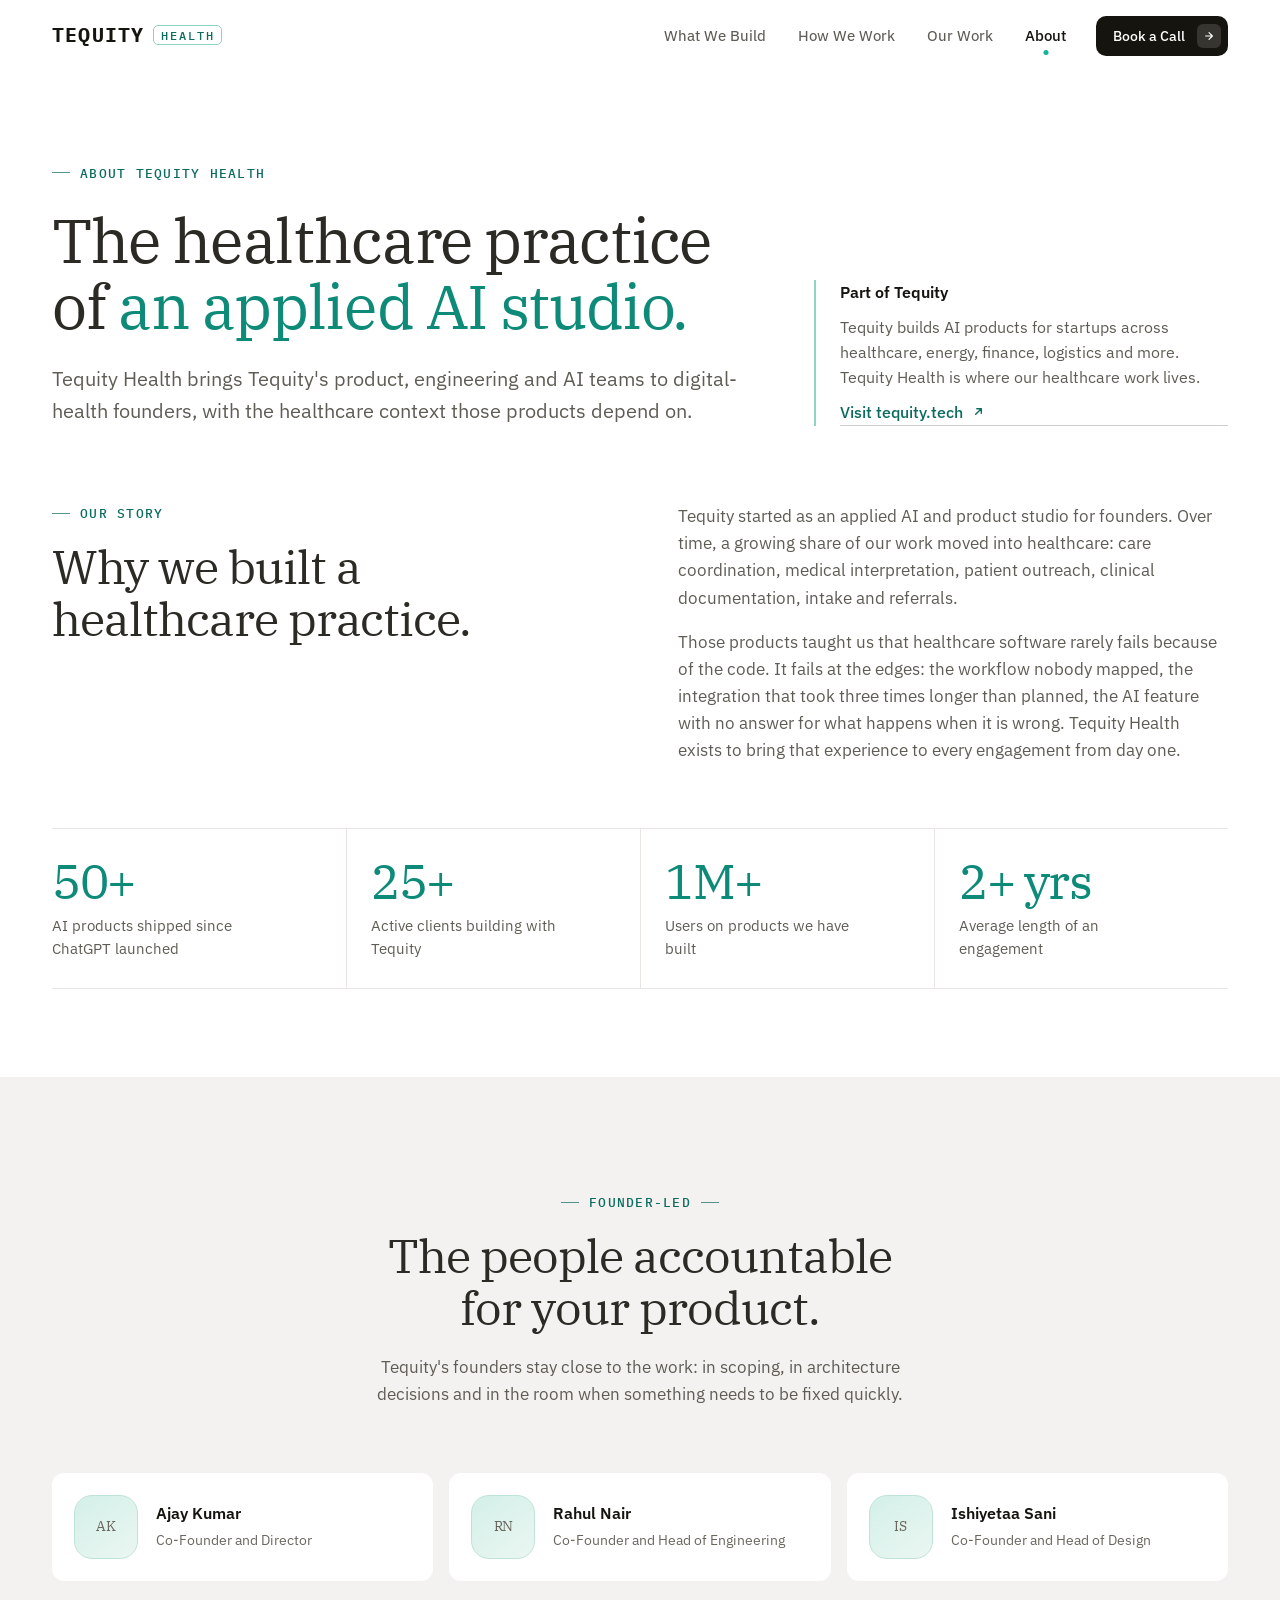
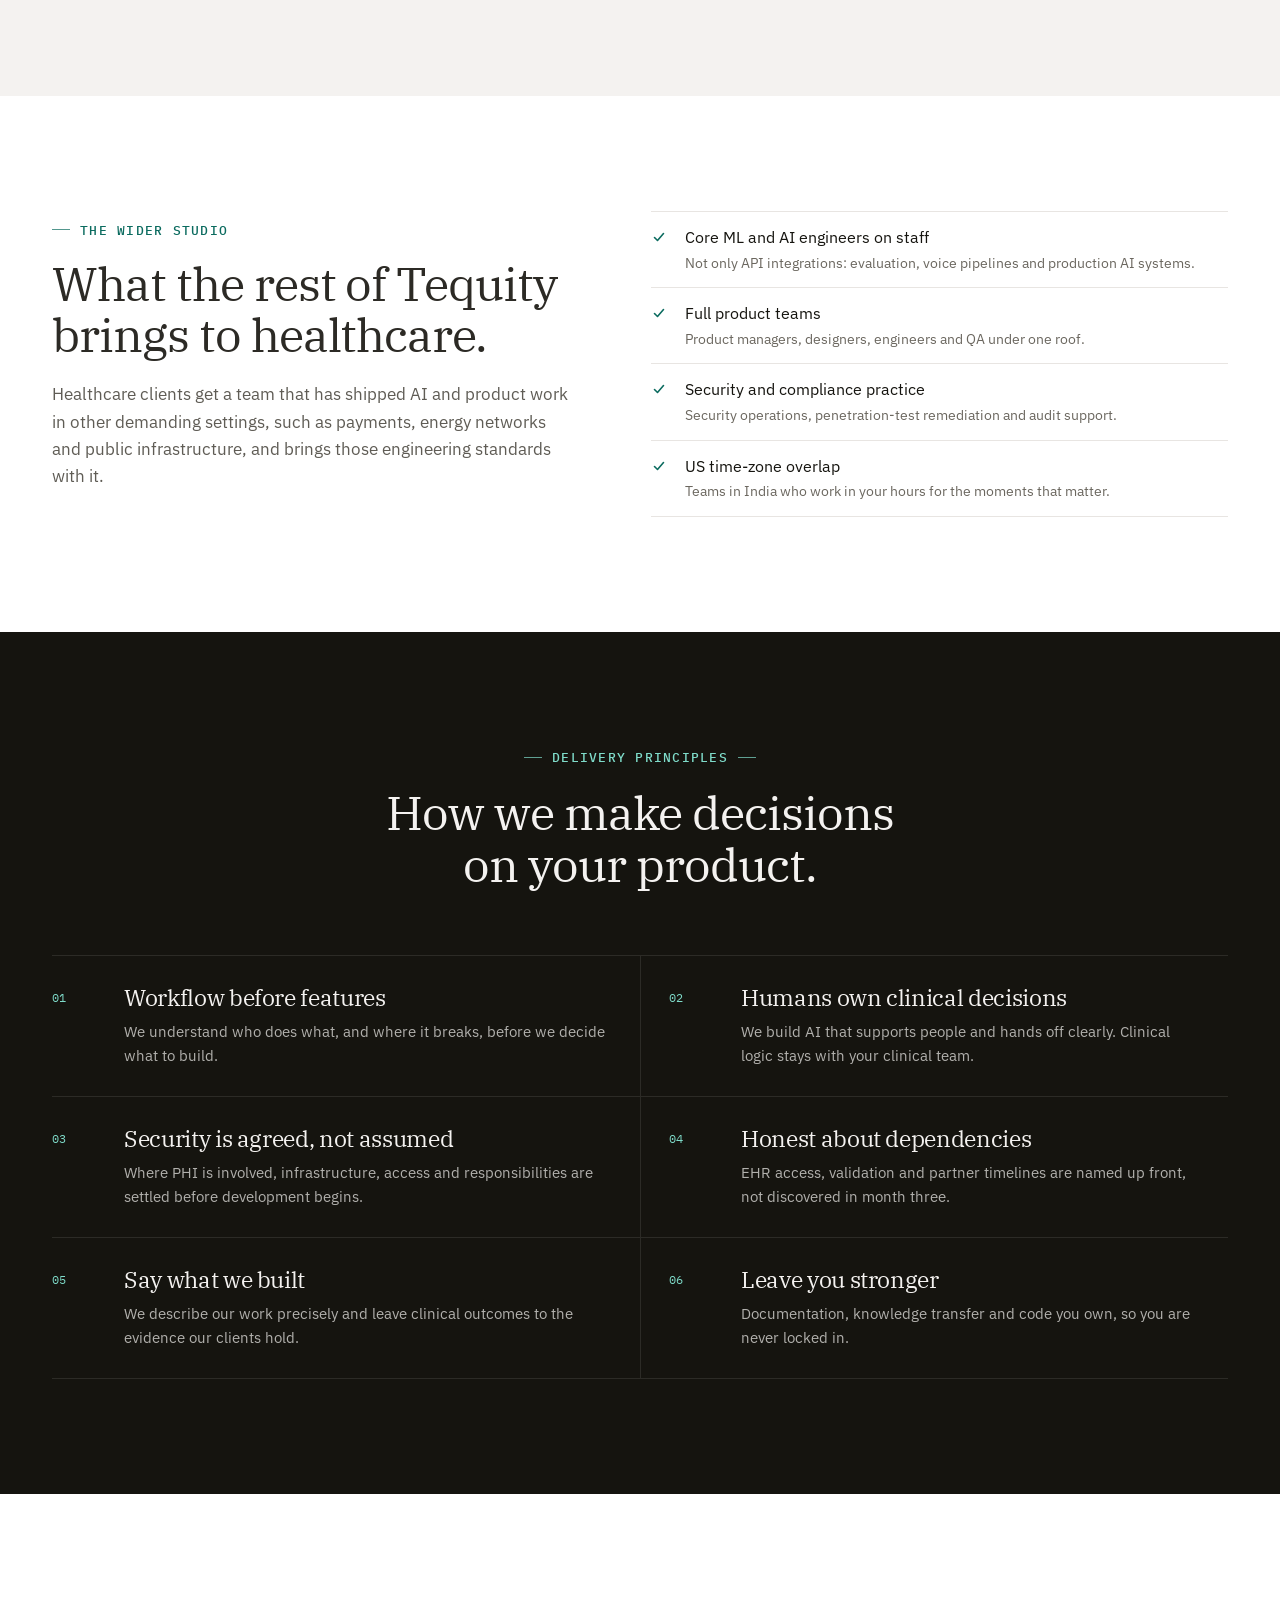
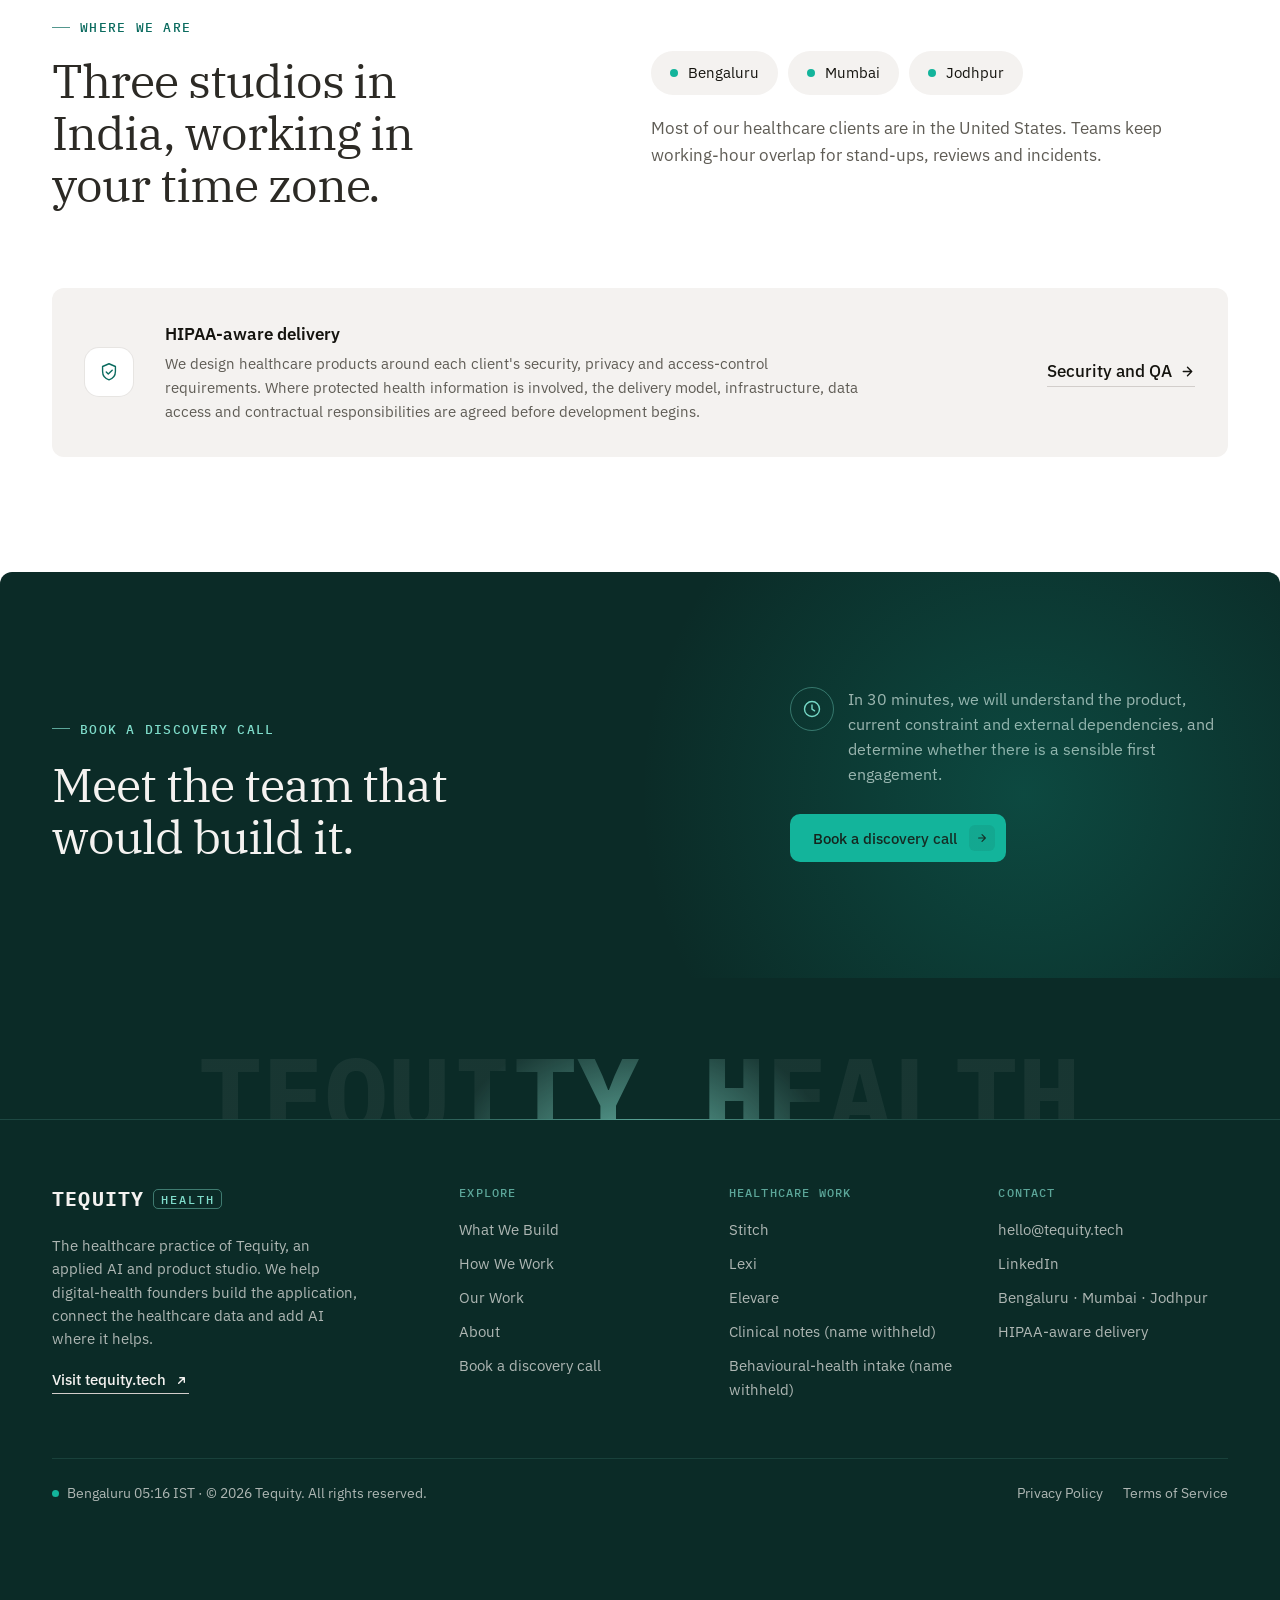
==== commit 2792c6fd: "Rebuild the home page around the founder's stage; no client screens - Option 2's first screen, then " ====
--- a/about.html
+++ b/about.html
@@ -200,8 +200,8 @@
           <li><a href="work/stitch.html">Stitch</a></li>
           <li><a href="work/lexi.html">Lexi</a></li>
           <li><a href="work/elevare.html">Elevare</a></li>
-          <li><a href="work/resonately.html">Resonately</a></li>
-          <li><a href="work/laptis.html">Laptis</a></li>
+          <li><a href="work/clinical-notes.html">Clinical notes (name withheld)</a></li>
+          <li><a href="work/behavioural-health-intake.html">Behavioural-health intake (name withheld)</a></li>
         </ul>
       </div>
       <div class="footer-col">
--- a/assets/css/site.css
+++ b/assets/css/site.css
@@ -410,8 +410,6 @@
 .wm-lexi      { font-family: var(--sans); font-weight: 700; letter-spacing: -.04em; font-size: 23px; text-transform: lowercase; }
 .wm-stitch    { font-family: var(--sans); font-weight: 600; font-size: 21px; display: inline-flex; align-items: center; gap: 7px; }
 .wm-stitch i  { width: 14px; height: 14px; border-radius: 4px; border: 2px solid currentColor; display: inline-block; transform: rotate(45deg); }
-.wm-resonately{ font-family: var(--sans); font-weight: 500; letter-spacing: .01em; font-size: 19px; }
-.wm-laptis    { font-family: var(--mono); font-weight: 600; letter-spacing: .12em; text-transform: uppercase; font-size: 16px; }
 .wm-alto      { font-family: var(--serif); font-weight: 500; font-size: 17px; line-height: 1.1; text-align: center; }
 .wm-alto small { display: block; font-family: var(--sans); font-size: 10px; letter-spacing: .2em; text-transform: uppercase; font-weight: 500; }
 
@@ -689,7 +687,7 @@
 .m-bubble.out { margin-left: auto; background: var(--acc-soft); color: var(--acc-deep); }
 .m-escalate { display: flex; align-items: center; justify-content: space-between; gap: 8px; padding: 8px 10px; border: 1px dashed var(--line-2); border-radius: 10px; font-size: 11px; }
 
-/* Resonately: clinical note */
+/* clinical note (illustration) */
 .m-note { display: grid; gap: 12px; }
 .m-note-sec { display: grid; gap: 6px; padding: 10px; border-radius: 9px; border: 1px solid var(--line); }
 .m-note-sec .h { display: flex; align-items: center; justify-content: space-between; font-size: 10.5px; font-weight: 600; color: var(--ink); text-transform: uppercase; letter-spacing: .05em; }
@@ -716,7 +714,7 @@
 .m-row .av { width: 22px; height: 22px; border-radius: 50%; background: var(--acc-soft); color: var(--acc-deep); display: grid; place-items: center; font-size: 9px; font-weight: 600; flex: none; }
 .m-row small { display: block; color: var(--ink-3); font-size: 9.5px; }
 
-/* Laptis: intake pipeline */
+/* intake pipeline (illustration) */
 .m-intake { display: grid; gap: 7px; }
 .m-intake-row { display: grid; grid-template-columns: minmax(0, 1.2fr) minmax(0, 1fr) auto; gap: 10px; align-items: center; padding: 9px 10px; border-radius: 9px; border: 1px solid var(--line); background: var(--surface); }
 .m-intake-row b { font-size: 11px; font-weight: 600; color: var(--ink); display: block; }
@@ -1939,3 +1937,240 @@
 
 .hx .btn--light { background: var(--acc); color: var(--ink); }
 .hx .btn--light:hover { background: #2CC7AD; }
+
+/* ==========================================================================
+   CLIENT COLOURS: each case takes on its client's colour, so the work reads
+   as a collaboration. Tequity green stays on the call band and the footer.
+   --cc fills, dots and glows · --cc-ink text on white or beige (4.7:1+) · --cc-deep the hero band
+   Stitch is taken from its logo; Elevare is sampled from a product image; Lexi is a placeholder.
+   ========================================================================== */
+.client-stitch     { --cc: #7B3FA6; --cc-ink: #5A1F77; --cc-deep: #22183A; }  /* #5A1F77 from the Stitch logo */
+.client-lexi       { --cc: #D08A1E; --cc-ink: #936215; --cc-deep: #3A2C18; }
+.client-elevare    { --cc: #C0829A; --cc-ink: #9F506F; --cc-deep: #302127; }
+
+/* Our Work index: the active row and the picture behind it take the client's colour */
+.bx-rows a[class*="client-"]::before { background: var(--cc); }
+.bx-rows a[class*="client-"].is-on > span:nth-child(2) { color: color-mix(in srgb, var(--cc) 45%, #fff); }
+.bx-amb { z-index: 0; }
+.bx-slide[class*="client-"]::before { content: ""; position: absolute; inset: 0; z-index: 1; pointer-events: none; background: radial-gradient(55% 65% at 72% 42%, color-mix(in srgb, var(--cc) 42%, transparent), transparent 72%); }
+.bx-slide[class*="client-"] .bx-pic, .bx-slide[class*="client-"] .mock { position: relative; z-index: 2; }
+.bx-slide.is-mock[class*="client-"] { background: radial-gradient(80% 90% at 75% 40%, color-mix(in srgb, var(--cc) 34%, var(--cc-deep)), var(--cc-deep) 70%); }
+
+/* Our Work stories: on hover the picture, the label and the ticks turn to the client's colour */
+.story .story-visual, .story .story-visual::before { transition: background-color .5s var(--ease), box-shadow .5s var(--ease); }
+.story .work-client, .story .story-built li svg { transition: color .35s var(--ease); }
+.story[class*="client-"]:hover .story-visual { background-color: color-mix(in srgb, var(--cc) 14%, #fff); box-shadow: inset 0 0 0 1px color-mix(in srgb, var(--cc) 34%, transparent); }
+.story[class*="client-"]:hover .story-visual::before { background-image: radial-gradient(color-mix(in srgb, var(--cc) 50%, transparent) 1px, transparent 1px); }
+.story[class*="client-"]:hover .work-client, .story[class*="client-"]:hover .story-built li svg { color: var(--cc-ink); }
+
+/* "More healthcare work" rows glow in their own client's colour */
+.more-item[class*="client-"]:hover { background: linear-gradient(90deg, transparent, color-mix(in srgb, var(--cc) 16%, transparent), transparent); }
+.more-item[class*="client-"]:hover .arrow { background: var(--cc-ink); border-color: var(--cc-ink); color: #fff; }
+.more-item[class*="client-"] .area { transition: color .3s; }
+.more-item[class*="client-"]:hover .area { color: var(--cc-ink); }
+
+/* case pages: the hero in the client's deep colour, accents in theirs */
+.cs-top { display: flex; flex-wrap: wrap; align-items: center; justify-content: space-between; gap: 12px 24px; }
+.collab { display: inline-flex; align-items: center; gap: 10px; padding: 6px 14px 6px 12px; border-radius: 999px; font-family: var(--mono); font-size: 11.5px; letter-spacing: .1em; text-transform: uppercase; }
+.collab i { font-style: normal; opacity: .6; }
+.cs-themed { --focus: var(--cc-ink); }
+.cs-themed .cs-hero { --focus: color-mix(in srgb, var(--cc) 45%, #fff); background: radial-gradient(70% 120% at 85% 0%, color-mix(in srgb, var(--cc) 30%, var(--cc-deep)), var(--cc-deep) 70%); color: #fff; padding-bottom: clamp(120px, 14vw, 200px); }
+.cs-themed .cs-hero .crumbs, .cs-themed .cs-hero .crumbs a { color: rgba(255, 255, 255, .78); }
+.cs-themed .cs-hero .crumbs a:hover { color: #fff; }
+.cs-themed .cs-hero .collab { color: #fff; background: rgba(255, 255, 255, .08); box-shadow: inset 0 0 0 1px rgba(255, 255, 255, .16); }
+.cs-themed .cs-hero .collab span:last-child { color: color-mix(in srgb, var(--cc) 40%, #fff); }
+.cs-themed .cs-hero .eyebrow { color: color-mix(in srgb, var(--cc) 45%, #fff); }
+.cs-themed .cs-hero .h1 { color: #fff; }
+.cs-themed .cs-hero .lede { color: rgba(255, 255, 255, .84); }
+.cs-themed .cs-hero .facts, .cs-themed .cs-hero .facts div { border-color: rgba(255, 255, 255, .14); }
+.cs-themed .cs-hero .facts dt { color: color-mix(in srgb, var(--cc) 40%, #fff); }
+.cs-themed .cs-hero .facts dd { color: #fff; }
+.cs-themed .cs-hero .layer-tag { background: rgba(255, 255, 255, .1); color: #fff; border-color: rgba(255, 255, 255, .22); }
+.cs-themed .cs-hero .layer-ai { background: var(--cc-ink); border-color: transparent; }
+.cs-themed .cs-hero + .wrap .cs-visual { position: relative; margin-top: calc(-1 * clamp(96px, 12vw, 170px)); box-shadow: 0 40px 80px -40px rgba(21, 20, 15, .45); }
+.cs-themed .toc a.is-active { border-left-color: var(--cc); }
+.cs-themed .follow-cap .mono, .cs-themed .outcome svg, .cs-themed .story-built li svg { color: var(--cc-ink); }
+.cs-themed .outcome b { color: var(--cc-ink); }
+.cs-themed .phase li::before { background: var(--cc); }
+.cs-themed .scope .did { background: color-mix(in srgb, var(--cc) 7%, #fff); border-color: color-mix(in srgb, var(--cc) 36%, transparent); }
+.cs-themed .scope .did .mono { color: var(--cc-ink); }
+.cs-themed .follow-card { box-shadow: 0 0 0 1px color-mix(in srgb, var(--cc) 30%, transparent), 0 30px 60px -30px color-mix(in srgb, var(--cc-deep) 60%, transparent); }
+
+/* ==========================================================================
+   HOW WE WORK: the stages as a scroll story (after Design Labs "Design in the age of AI").
+   A sticky menu and a sticky drawing; the text scrolls beside them and picks the stage.
+   ========================================================================== */
+.stx { display: grid; grid-template-columns: 150px minmax(0, 1fr) minmax(0, 1.05fr); gap: clamp(28px, 4vw, 64px); align-items: start; }
+.stx-menu, .stx-art { position: sticky; top: calc(var(--header-h) + 40px); }
+.stx-menu { display: grid; gap: 14px; }
+.stx-menu-h { font-size: 11px; letter-spacing: .1em; text-transform: uppercase; color: var(--ink-3); }
+.stx-menu ol { position: relative; display: grid; gap: 2px; }
+.stx-menu ol::before { content: ""; position: absolute; left: 0; top: 6px; bottom: 6px; width: 1px; background: var(--line-2); }
+.stx-menu a { position: relative; display: flex; align-items: baseline; gap: 10px; min-height: 44px; padding: 10px 0 10px 18px; color: var(--ink-3); transition: color .3s var(--ease); }
+.stx-menu a::before { content: ""; position: absolute; left: -1px; top: 8px; bottom: 8px; width: 3px; border-radius: 2px; background: var(--acc); transform: scaleY(0); transition: transform .45s var(--ease); }
+.stx-menu a .mono { font-size: 11.5px; }
+.stx-menu a b { font-family: var(--serif); font-weight: 400; font-size: 1.35rem; letter-spacing: -.01em; }
+.stx-menu a:hover { color: var(--ink); }
+.stx-menu a[aria-current] { color: var(--ink); }
+.stx-menu a[aria-current] .mono { color: var(--acc-ink); }
+.stx-menu a[aria-current]::before { transform: none; }
+
+.stx-art { display: grid; gap: 14px; }
+.stx-art svg { display: block; width: 100%; height: auto; max-height: calc(100vh - var(--header-h) - 140px); aspect-ratio: 1; border-radius: var(--r); background: var(--card); transform: perspective(900px) rotateX(var(--rx, 0deg)) rotateY(var(--ry, 0deg)); transition: transform .6s var(--ease); }
+.stx-art .grid { stroke: rgba(21, 20, 15, .05); stroke-width: 1; }
+.stx-cap { font-size: 11.5px; letter-spacing: .1em; text-transform: uppercase; color: var(--ink-3); }
+.stx-scn { opacity: 0; transition: opacity .45s var(--ease); }
+.stx-scn.is-on { opacity: 1; }
+.stx-scn .ln, .stx-scn .ac { fill: none; stroke-width: 1.6; stroke-linecap: round; stroke-linejoin: round; stroke-dasharray: 1; stroke-dashoffset: 1; transition: stroke-dashoffset 1.2s var(--ease) calc(var(--d, 0) * 1s); }
+.stx-scn .ln { stroke: var(--ink); }
+.stx-scn .ac { stroke: var(--acc); stroke-width: 2.4; }
+.stx-scn.is-on .ln, .stx-scn.is-on .ac { stroke-dashoffset: 0; }
+.stx-scn .guide { fill: none; stroke: rgba(21, 20, 15, .22); stroke-width: 1; stroke-dasharray: 2 5; }
+.stx-scn .track { fill: none; stroke: var(--line-2); stroke-width: 1.6; stroke-linecap: round; }
+.stx-scn .nd { fill: var(--card); stroke: var(--ink); stroke-width: 1.6; }
+.stx-scn .nd-dash { stroke-dasharray: 3 4; stroke: var(--ink-4); }
+.stx-scn .sq { fill: var(--surface); stroke: var(--ink); stroke-width: 1.4; }
+.stx-scn .fill { fill: var(--acc); }
+.stx-scn .fill-ink { fill: var(--ink); }
+.stx-scn .lbl { font-family: var(--mono); font-size: 11px; letter-spacing: .06em; text-transform: uppercase; fill: var(--ink-2); text-anchor: middle; }
+.stx-scn .lbl.left { text-anchor: start; }
+.stx-scn .lbl.muted { fill: var(--ink-3); }
+.stx-scn .lbl.acc { fill: var(--acc-ink); font-weight: 500; }
+.stx-scn .ini { font-family: var(--mono); font-size: 11px; font-weight: 500; fill: var(--ink); text-anchor: middle; }
+.stx-scn .pop { opacity: 0; transform: scale(.6); transform-box: fill-box; transform-origin: center; transition: opacity .4s var(--ease), transform .6s var(--ease); }
+.stx-scn.is-on .pop { opacity: 1; transform: none; transition-delay: calc(var(--d, 0) * 1s); }
+.stx-scn .orbit { transform-box: view-box; transform-origin: 200px 200px; transform: rotate(-70deg); transition: transform 2.2s var(--ease) .6s; }
+.stx-scn.is-on .orbit { transform: rotate(0); }
+.stx-scn .hand { transition: opacity .4s var(--ease), transform 1.4s var(--ease); }
+.stx-scn.is-on .hand { transform: translateX(180px); transition-delay: 1.4s, 1.6s; }
+
+.stx-steps { display: grid; }
+.stx-step { display: grid; gap: 18px; align-content: center; min-height: min(86vh, 820px); padding-block: clamp(32px, 6vh, 72px); }
+.stx-step .h2 { font-size: clamp(1.8rem, 1.3rem + 1.3vw, 2.5rem); }
+.stx-sit { font-size: 1.08rem; line-height: 1.55; color: var(--ink-2); max-width: 46ch; }
+.stx-offer { display: grid; gap: 6px; padding: 16px 18px; border-left: 3px solid var(--acc); background: var(--card); border-radius: 0 var(--r) var(--r) 0; }
+.stx-offer .mono { font-size: 11px; letter-spacing: .1em; text-transform: uppercase; color: var(--acc-ink); }
+.stx-offer p { font-family: var(--serif); font-size: 1.15rem; line-height: 1.35; color: var(--head); }
+.stx-cells { display: grid; grid-template-columns: repeat(auto-fit, minmax(220px, 1fr)); gap: 10px; margin-top: 4px; }
+.stx-cells .sp-cell { padding: 18px; }
+
+@media (max-width: 1100px) {
+  .stx { grid-template-columns: minmax(0, .9fr) minmax(0, 1.1fr); }
+  .stx-menu { grid-column: 1 / -1; position: sticky; z-index: 5; top: var(--header-h); margin-inline: calc(-1 * var(--gutter)); padding: 8px var(--gutter); background: rgba(255, 255, 255, .94); -webkit-backdrop-filter: blur(10px); backdrop-filter: blur(10px); border-bottom: 1px solid var(--line); }
+  .stx-menu-h { display: none; }
+  .stx-menu ol { grid-template-columns: repeat(4, minmax(0, 1fr)); }
+  .stx-menu ol::before { left: 0; right: 0; top: auto; bottom: 0; width: auto; height: 1px; }
+  .stx-menu a { justify-content: center; padding: 8px 4px; min-height: 44px; }
+  .stx-menu a::before { left: 8px; right: 8px; top: auto; bottom: -9px; width: auto; height: 3px; transform: scaleX(0); }
+  .stx-menu a b { font-size: 1.1rem; }
+  .stx-art { top: calc(var(--header-h) + 84px); }
+}
+@media (max-width: 760px) {
+  .stx { grid-template-columns: minmax(0, 1fr); gap: 0; }
+  .stx-art { z-index: 4; top: calc(var(--header-h) + 61px); margin-inline: calc(-1 * var(--gutter)); padding: 10px var(--gutter) 8px; background: #fff; grid-template-columns: 132px minmax(0, 1fr); align-items: center; border-bottom: 1px solid var(--line); }
+  .stx-art svg { width: 132px; }
+  .stx-step { min-height: 0; padding-block: 36px; }
+  .stx-menu a .mono { display: none; }
+}
+@media (max-width: 1100px) { .stx-step { scroll-margin-top: calc(var(--header-h) + 84px); } }
+@media (max-width: 760px) { .stx-step { scroll-margin-top: calc(var(--header-h) + 220px); } }
+
+/* ==========================================================================
+   HOME (stage-led): logos · journey · "Which stage are you at?" · services
+   ========================================================================== */
+.client-withheld { --cc: var(--acc); --cc-ink: var(--acc-ink); --cc-deep: #15140F; }
+
+/* logos: the four lighthouse clients larger, the rest in a quieter row */
+.lg .proof-label { text-align: center; }
+.lg-row { display: flex; flex-wrap: wrap; justify-content: center; align-items: center; gap: 18px clamp(28px, 5vw, 64px); margin-top: 22px; }
+.lg-row + .lg-row { margin-top: 18px; padding-top: 18px; border-top: 1px solid var(--line); }
+.lg-item { display: grid; place-items: center; min-height: 40px; }
+.lg-item img { height: 26px; width: auto; filter: grayscale(1) contrast(1.1); opacity: .78; transition: filter .3s, opacity .3s; }
+.lg-item:hover img { filter: none; opacity: 1; }
+.lg-lead .lg-item img { height: 34px; }
+.lg-word { font-family: var(--serif); font-size: 1.15rem; letter-spacing: -.01em; color: var(--ink-2); white-space: nowrap; }
+.lg-lead .lg-word { font-size: 1.5rem; color: var(--head); }
+
+/* journey: four stages on one line, and how many clients crossed each step with us */
+.jr-track { position: relative; display: grid; grid-template-columns: repeat(4, minmax(0, 1fr)); gap: var(--grid-gap); margin-top: clamp(32px, 4vw, 56px); }
+.jr-track::before { content: ""; position: absolute; left: 6px; right: 6px; top: 6px; height: 2px; background: linear-gradient(90deg, var(--line-2), var(--acc)); transform-origin: left; transform: scaleX(0); transition: transform 1.6s var(--ease) .2s; }
+.jr-track.is-in::before { transform: none; }
+.jr-stage { position: relative; display: grid; gap: 8px; padding-top: 30px; }
+.jr-dot { position: absolute; top: 0; left: 0; width: 14px; height: 14px; border-radius: 50%; background: var(--surface); box-shadow: inset 0 0 0 2px var(--ink); }
+.jr-stage:last-child .jr-dot { background: var(--acc); box-shadow: none; }
+.jr-stage .mono { font-size: 11.5px; color: var(--ink-3); }
+.jr-stage h3 { font-family: var(--serif); font-weight: 400; font-size: clamp(1.6rem, 1.2rem + 1vw, 2.2rem); letter-spacing: -.015em; color: var(--head); }
+.jr-stage p { font-size: 15px; color: var(--ink-2); max-width: 26ch; }
+.jr-hops { display: grid; grid-template-columns: repeat(3, minmax(0, 1fr)); gap: var(--grid-gap); margin-top: 28px; padding-inline: calc((100% - 3 * var(--grid-gap)) / 8); }
+.jr-hop { display: grid; gap: 4px; justify-items: center; text-align: center; padding: 16px; border-radius: var(--r); background: var(--card); }
+.jr-num { font-size: 14px; color: var(--ink-2); }
+.jr-num .v { font-family: var(--serif); font-weight: 400; font-size: 2rem; line-height: 1; color: var(--head); margin-right: 4px; font-variant-numeric: tabular-nums; }
+.jr-hop.is-pending .v { color: var(--ink-4); }
+.jr-lbl { font-family: var(--mono); font-size: 11px; letter-spacing: .08em; text-transform: uppercase; color: var(--ink-3); }
+.jr-ex { font-size: 13.5px; color: var(--acc-ink); }
+@media (max-width: 760px) {
+  .jr-track { grid-template-columns: 1fr 1fr; row-gap: 28px; }
+  .jr-track::before { display: none; }
+  .jr-hops { grid-template-columns: 1fr; padding-inline: 0; }
+}
+
+/* picker: four stages as answers; the proof below follows the answer */
+.pk-opts { display: grid; grid-template-columns: repeat(4, minmax(0, 1fr)); gap: 10px; margin-top: clamp(28px, 3vw, 40px); }
+.pk-opt { display: grid; gap: 6px; align-content: start; text-align: left; padding: 20px 20px 22px; border-radius: var(--r); background: var(--surface); box-shadow: 0 0 0 1px var(--line); color: var(--ink); transition: box-shadow .25s var(--ease), background-color .25s var(--ease), transform .25s var(--ease); }
+.pk-opt .mono { font-size: 11px; color: var(--ink-3); }
+.pk-opt b { font-family: var(--serif); font-weight: 400; font-size: 1.7rem; letter-spacing: -.015em; }
+.pk-sit { font-size: 14px; color: var(--ink-2); }
+.pk-opt:hover { box-shadow: 0 0 0 1px var(--ink); transform: translateY(-2px); }
+.pk-opt[aria-pressed="true"] { background: var(--ink); color: var(--on-dark); box-shadow: none; }
+.pk-opt[aria-pressed="true"] .mono { color: var(--acc-light); }
+.pk-opt[aria-pressed="true"] .pk-sit { color: var(--on-dark-2); }
+.pk-head { margin-top: 24px; }
+.pk-sum { display: grid; grid-template-columns: auto minmax(0, 1fr) auto; align-items: baseline; gap: 6px 24px; padding: 18px 0; border-bottom: 1px solid var(--line-2); }
+.pk-sum .mono { font-size: 11px; letter-spacing: .1em; text-transform: uppercase; color: var(--acc-ink); }
+.pk-offer { font-family: var(--serif); font-size: 1.2rem; line-height: 1.35; color: var(--head); }
+.pk-count { grid-column: 2; font-size: 14px; color: var(--ink-2); }
+.pk-count b { color: var(--ink); }
+.pk-sum .link { grid-column: 3; grid-row: 1 / span 2; align-self: center; }
+.uc-grid { display: grid; grid-template-columns: repeat(3, minmax(0, 1fr)); gap: var(--grid-gap); margin-top: 24px; }
+.uc { display: grid; grid-template-rows: auto 1fr; overflow: hidden; border-radius: var(--r); background: var(--surface); box-shadow: 0 0 0 1px rgba(21, 20, 15, .06); transition: transform .5s var(--ease), box-shadow .5s var(--ease); }
+.uc[hidden] { display: none; }
+.uc.is-entering { animation: rise .5s var(--ease) both; }
+.uc:hover { transform: translateY(-4px); box-shadow: var(--lift); }
+.uc-vis { aspect-ratio: 4 / 3; overflow: hidden; background: var(--card); }
+.uc-vis img { width: 100%; height: 100%; object-fit: cover; transition: transform 1s var(--ease); }
+.uc-vis.is-photo img { filter: saturate(.85); }
+.uc:hover .uc-vis img { transform: scale(1.04); }
+.uc-body { display: grid; gap: 12px; align-content: start; padding: 20px 22px 22px; }
+.uc-who { display: flex; flex-wrap: wrap; justify-content: space-between; gap: 4px 12px; font-family: var(--mono); font-size: 11px; letter-spacing: .08em; text-transform: uppercase; color: var(--ink-3); }
+.uc-who span:first-child { color: var(--ink); font-weight: 500; }
+.uc[class*="client-"] .uc-who span:first-child { color: var(--cc-ink); }
+.uc h3 { font-family: var(--serif); font-weight: 400; font-size: 1.32rem; line-height: 1.22; letter-spacing: -.01em; color: var(--head); text-wrap: balance; }
+.uc-line { font-size: 14.5px; color: var(--ink-2); }
+.uc-svc { display: flex; flex-wrap: wrap; gap: 6px; }
+.uc-svc li { padding: 3px 9px; border-radius: 999px; background: var(--card); font-size: 12.5px; color: var(--ink-2); }
+.uc-out { display: grid; gap: 4px; padding-top: 12px; border-top: 1px solid var(--line); font-size: 14px; color: var(--ink); }
+.uc-out .mono { font-size: 10.5px; letter-spacing: .08em; text-transform: uppercase; color: var(--acc-ink); }
+.pk-cta { display: flex; flex-wrap: wrap; align-items: center; justify-content: space-between; gap: 18px 32px; margin-top: clamp(28px, 3vw, 40px); padding: clamp(22px, 3vw, 32px); border-radius: var(--r); background: var(--ink); color: var(--on-dark); --focus: var(--acc-light); }
+.pk-cta p { display: grid; gap: 4px; max-width: 60ch; }
+.pk-cta b { font-family: var(--serif); font-weight: 400; font-size: 1.5rem; }
+.pk-cta span { color: var(--on-dark-2); font-size: 15px; }
+.pk-cta .btn--primary { background: var(--acc); color: var(--ink); }
+@media (max-width: 1000px) { .uc-grid { grid-template-columns: repeat(2, minmax(0, 1fr)); } .pk-opts { grid-template-columns: repeat(2, minmax(0, 1fr)); } }
+@media (max-width: 640px) {
+  .uc-grid { grid-template-columns: 1fr; }
+  .pk-sum { grid-template-columns: 1fr; }
+  .pk-count, .pk-sum .link { grid-column: 1; grid-row: auto; }
+  .pk-opt b { font-size: 1.4rem; }
+}
+
+/* capability tiles: who each service was delivered for */
+.tile-for { position: relative; z-index: 1; display: block; max-width: min(30ch, 60%); font-size: 13px; line-height: 1.45; color: var(--ink-2); }
+.tile-for b { display: block; margin-bottom: 2px; font-family: var(--mono); font-size: 10.5px; font-weight: 500; letter-spacing: .08em; text-transform: uppercase; color: var(--acc-ink); }
+.tile--ink .tile-for { color: var(--on-dark-2); }
+.tile--ink .tile-for b { color: var(--acc-light); }
+
+/* pictures of the use case (no client screens) in story cards and anonymous cards */
+.story-visual--img, .work-visual--img { display: block; padding: 0; overflow: hidden; background: var(--card); }
+.story-visual--img img, .work-visual--img img { width: 100%; height: 100%; min-height: inherit; object-fit: cover; transition: transform 1s var(--ease); }
+.story:hover .story-visual--img img { transform: scale(1.03); }
+.work-visual--img::before, .story-visual--img::before { display: none; }
